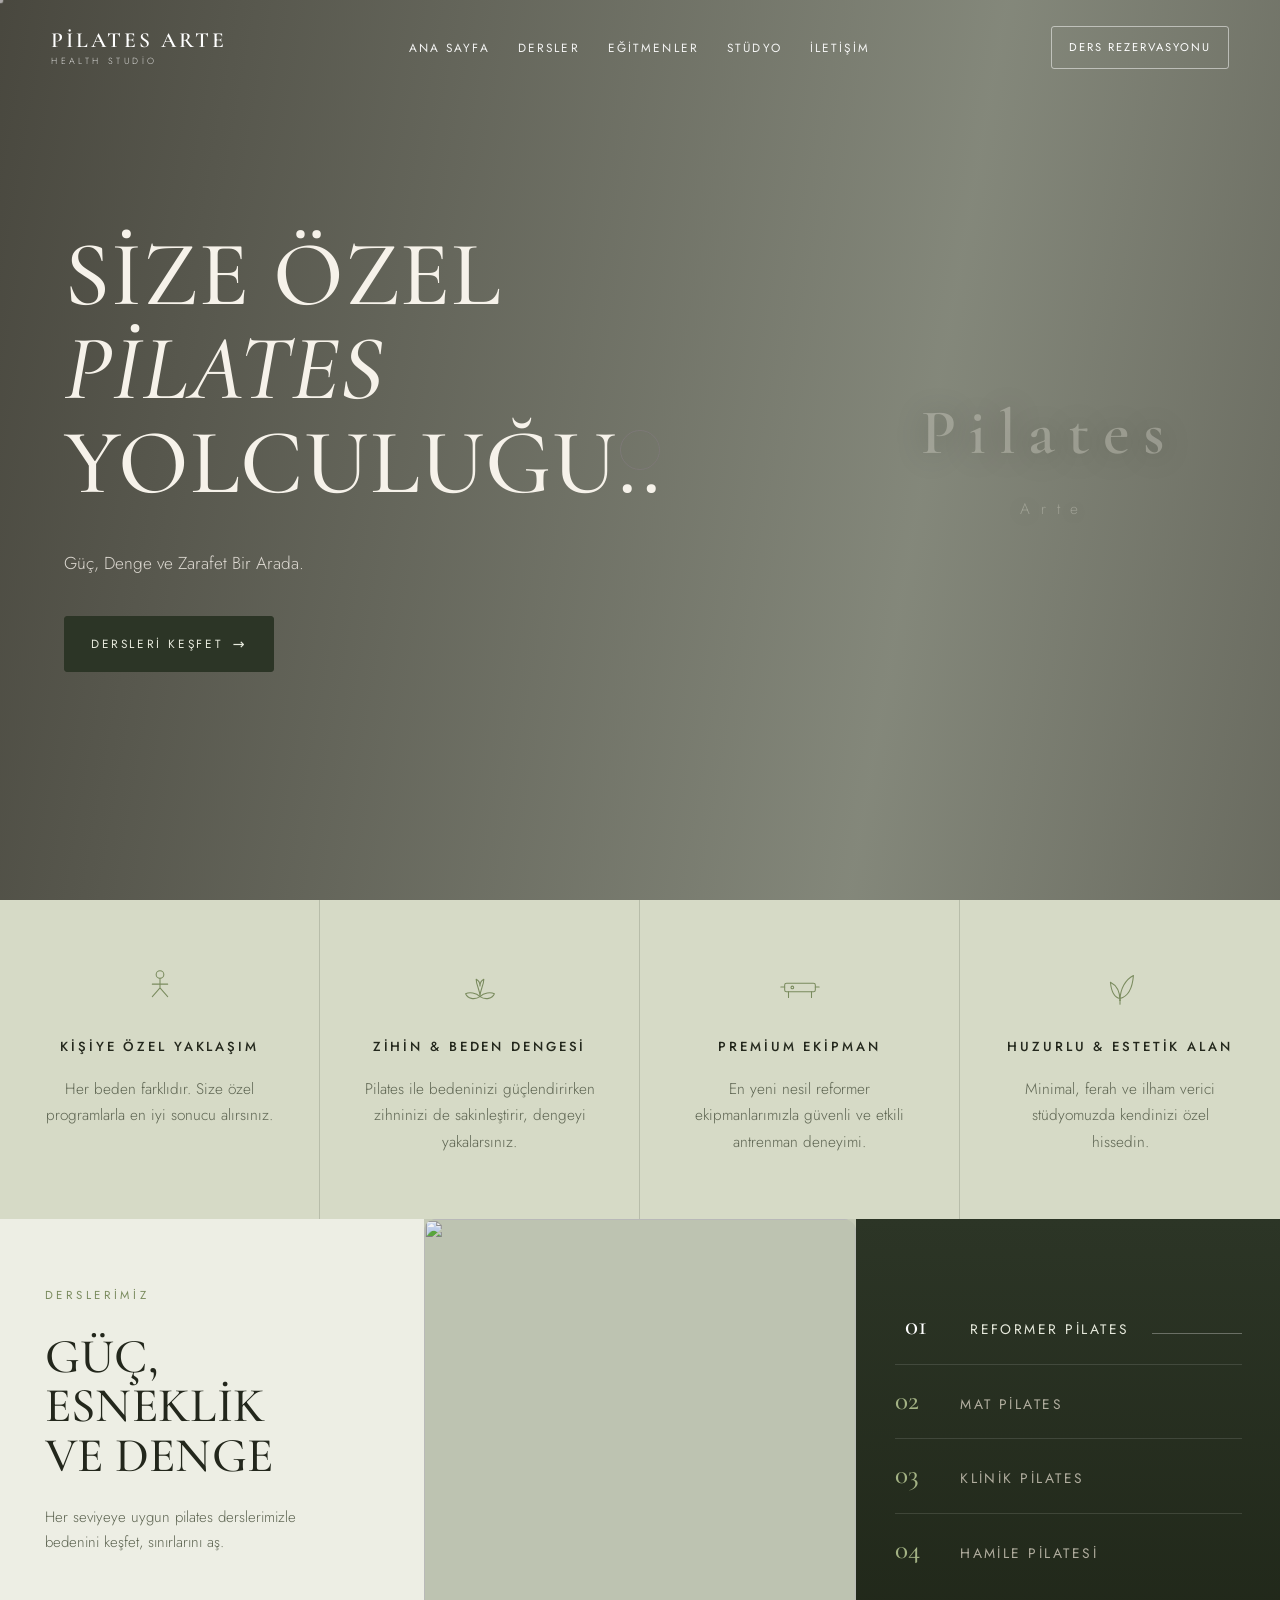
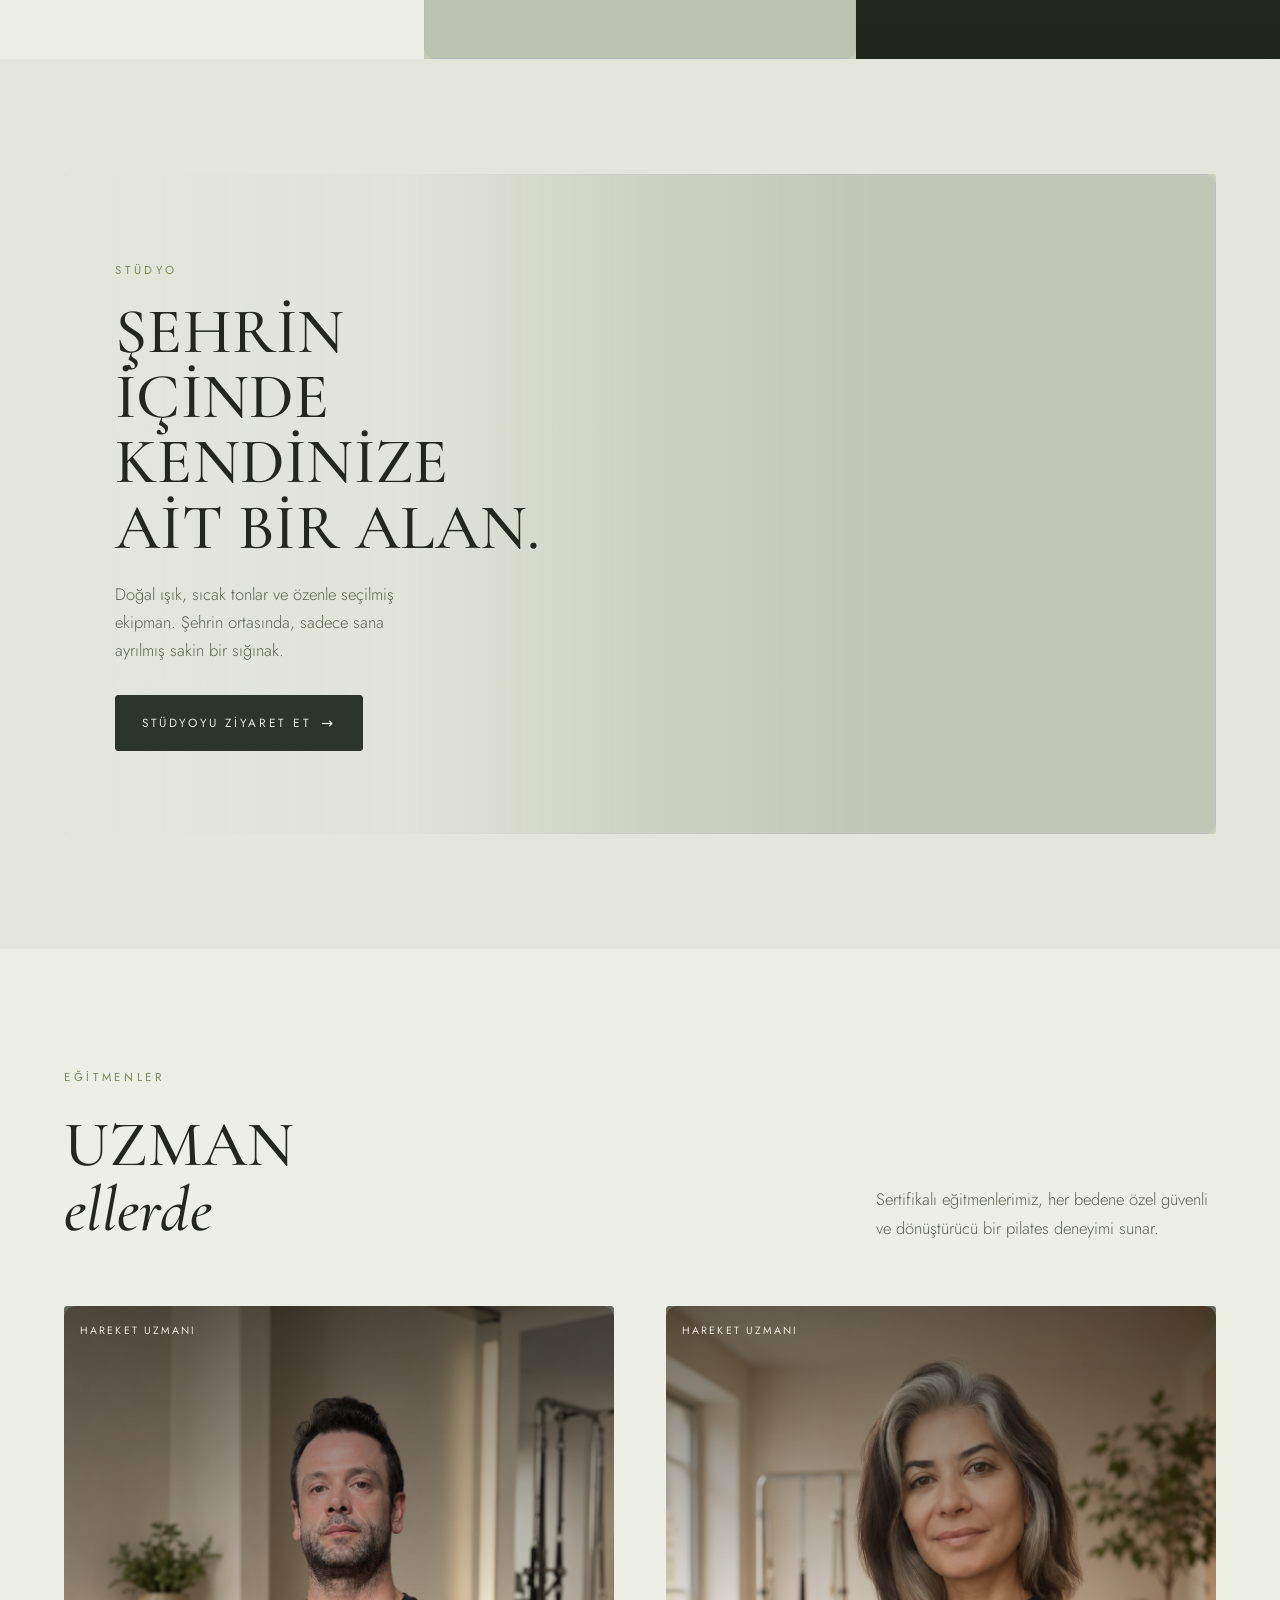
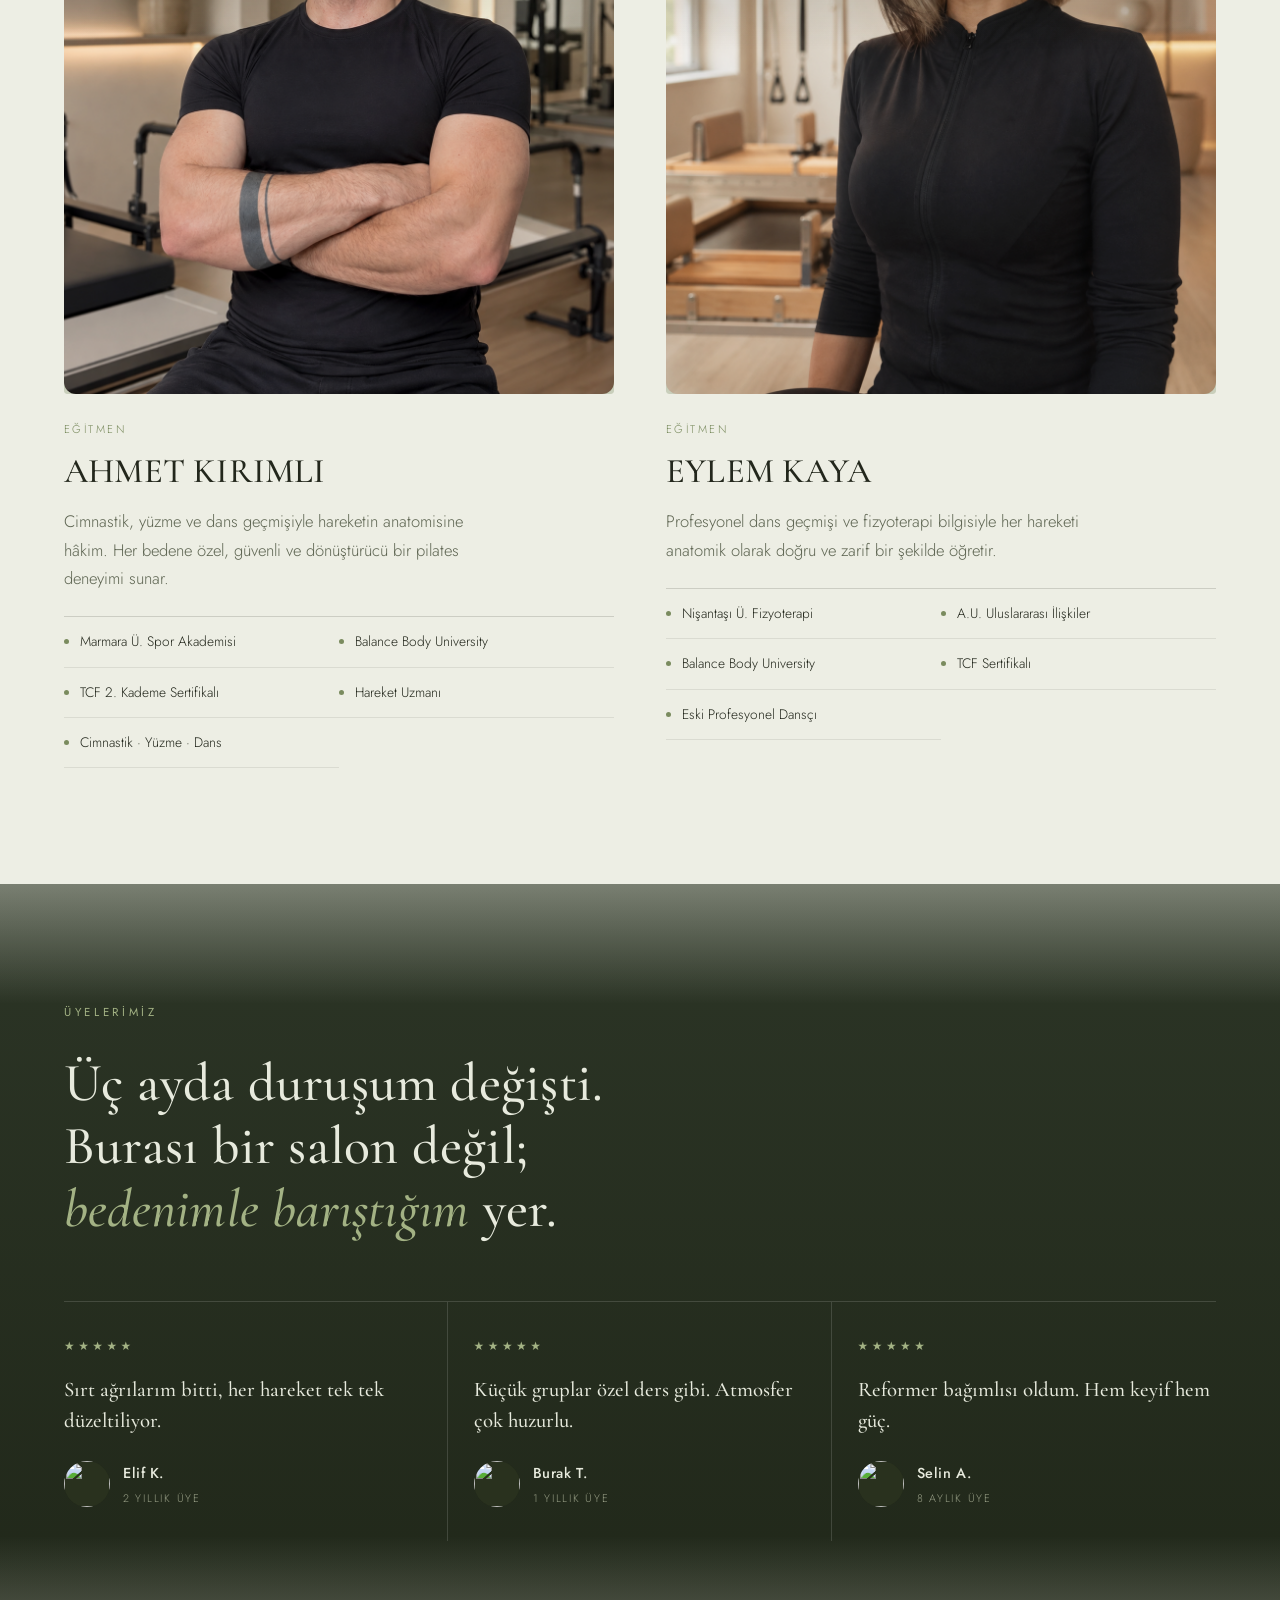
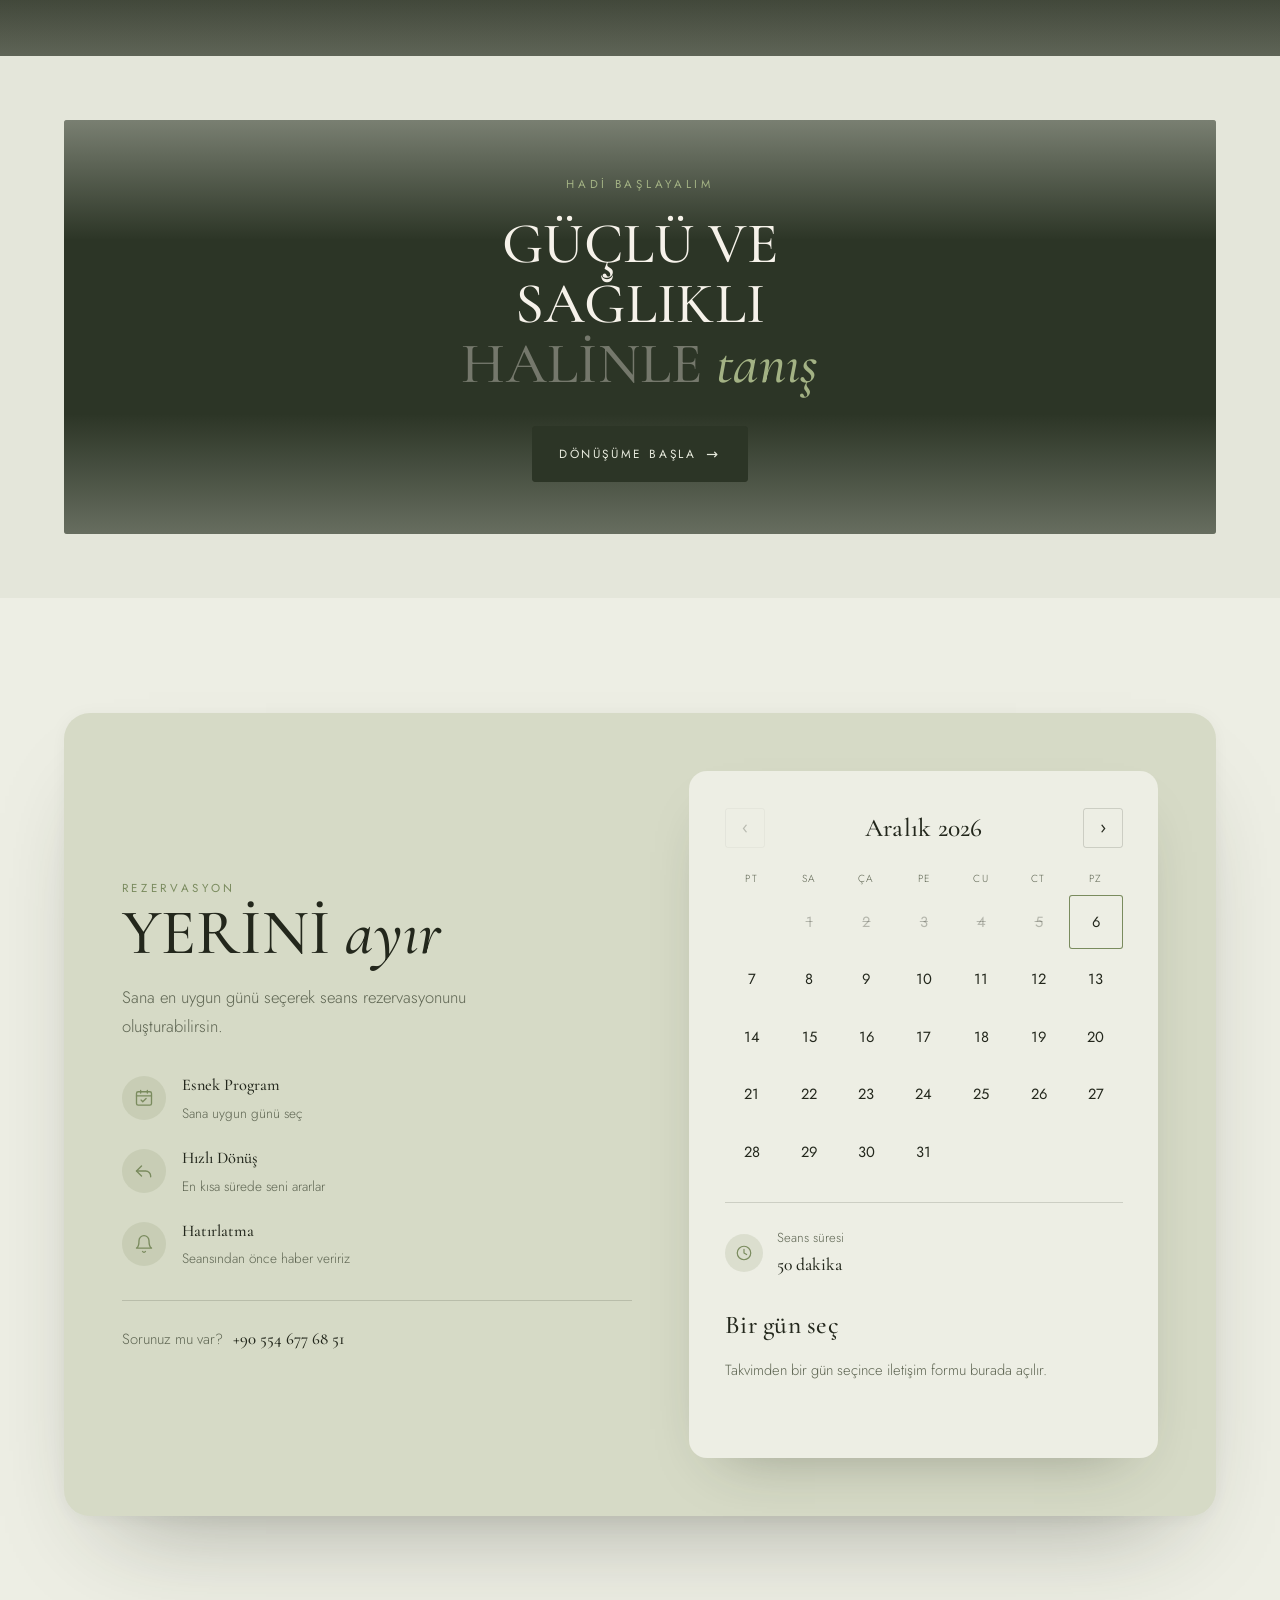
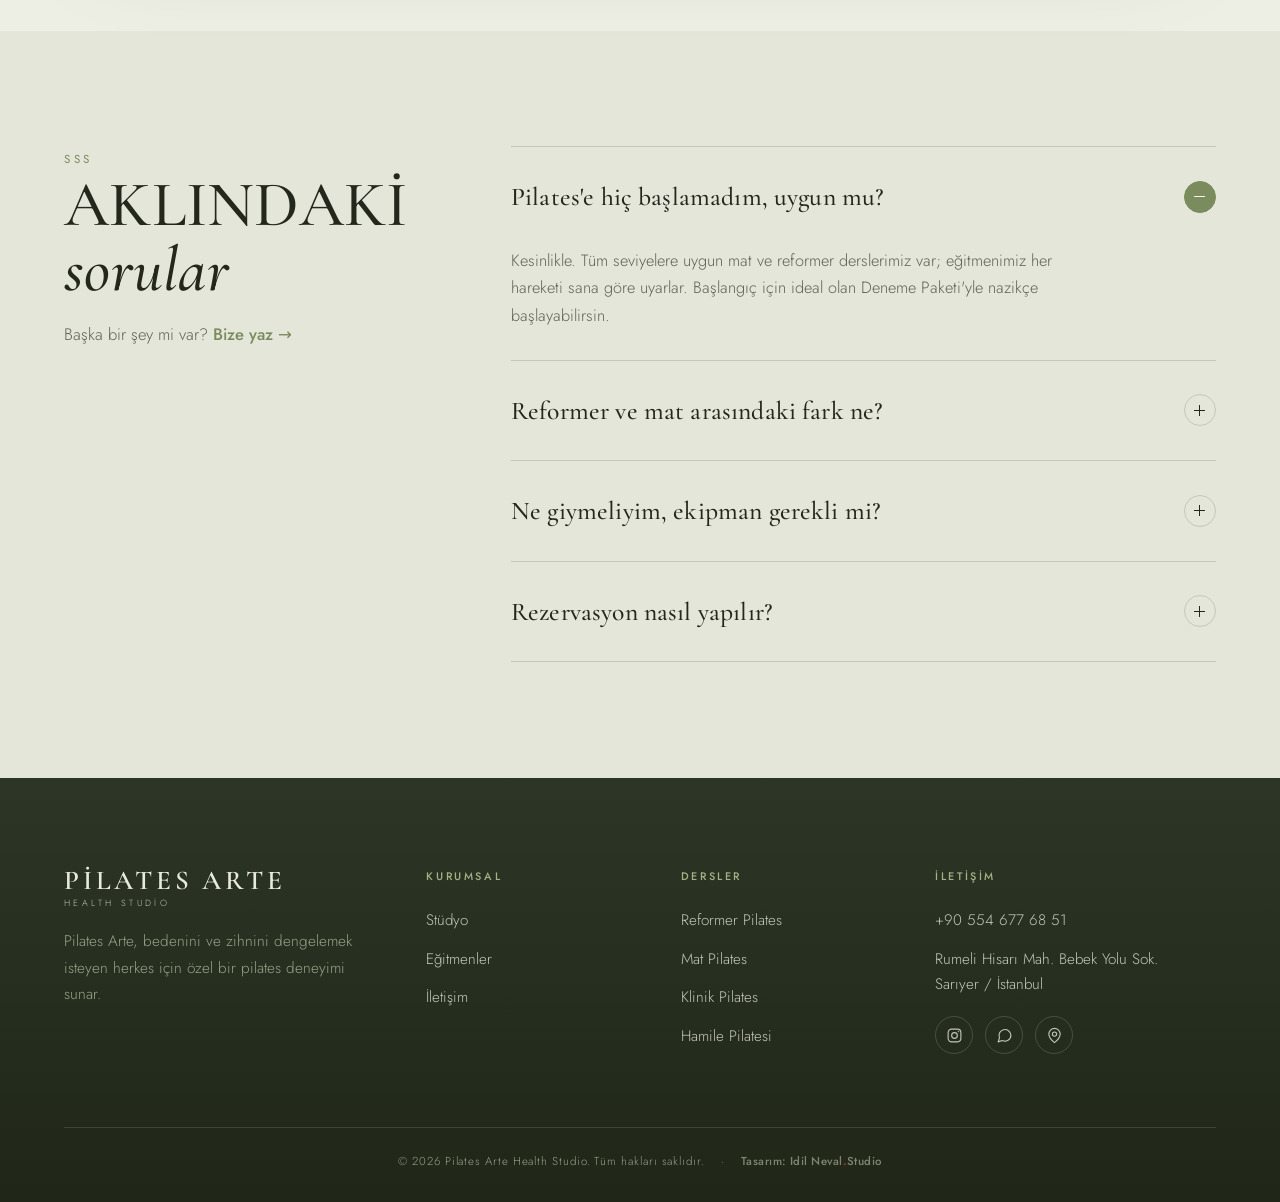
==== index.html @ 86da88f6 "style: footer kredi linkini kurumsal kimlik wordmark'ıyla göster Altçizgili düz link yerine, resmi s" ====
<!DOCTYPE html>
<html lang="tr" data-variant="b">
<head>
<meta charset="UTF-8">
<meta name="viewport" content="width=device-width, initial-scale=1, viewport-fit=cover">
<title>Pilates Arte — Butik Pilates Stüdyosu</title>
<link rel="preconnect" href="https://fonts.googleapis.com">
<link rel="preconnect" href="https://fonts.gstatic.com" crossorigin>
<link href="https://fonts.googleapis.com/css2?family=Cormorant+Garamond:ital,wght@0,400;0,500;0,600;1,400;1,500&family=Jost:wght@300;400;500;600&display=swap" rel="stylesheet">
<style>
/* ============================================================
   ARTE STUDIO — Pilates  ·  Sage editorial luxe
   Sage green / cream / deep forest · Cormorant serif + Jost sans
   ============================================================ */

:root{
  --cream:#E4E6DA;          /* page canvas — soft sage-tinted ivory */
  --paper:#EDEEE4;          /* light cards / cream sections */
  --beige:#D6DAC6;          /* feature strip / alt sage surface */
  --ink:#23271C;            /* deep forest text */
  --ink-soft:#5E6552;
  --line:color-mix(in oklab, var(--ink) 16%, transparent);
  --line-soft:color-mix(in oklab, var(--ink) 9%, transparent);
  --sand:#CDD3BE;           /* image-slot bg — sage */

  --accent:#7A8B5E;         /* sage green — themeable */
  --accent-2:#A3B284;       /* lighter sage (on dark) */
  --on-accent:#F1F2E9;

  --dark:#2C3526;           /* deep forest panel */
  --dark-2:#202719;
  --on-dark:#E7EADD;

  --radius:3px;
  --display-wdth:100;       /* kept for tweak compat (no-op) */

  --maxw:1280px;
  --gutter:clamp(20px, 5vw, 92px);
  --section-y:clamp(70px, 9vw, 150px);

  --ease:cubic-bezier(.22,.61,.36,1);
  --font-display:"Cormorant Garamond", Georgia, serif;
  --font-ui:"Jost", system-ui, sans-serif;
  --font-body:"Jost", system-ui, sans-serif;
  --font-serif:"Cormorant Garamond", Georgia, serif;
}

*{box-sizing:border-box;}
html{-webkit-text-size-adjust:100%;scroll-behavior:smooth;}
body{
  margin:0;
  background:var(--cream);
  color:var(--ink);
  font-family:var(--font-body);
  font-weight:300;
  font-size:clamp(15px,1.05vw,16.5px);
  line-height:1.7;
  -webkit-font-smoothing:antialiased;
  text-rendering:optimizeLegibility;
  overflow-x:hidden;
}
img{max-width:100%;display:block;}
a{color:inherit;text-decoration:none;}
button{font-family:inherit;cursor:pointer;}
::selection{background:var(--accent);color:var(--on-accent);}

/* dark sections re-scope palette */
.section--dark,.footer{
  --ink:var(--on-dark);
  --ink-soft:#9AA088;
  --line:color-mix(in oklab,#fff 14%, transparent);
  --line-soft:color-mix(in oklab,#fff 8%, transparent);
  --paper:#262E20;
  --sand:#2B331F;
  --accent:var(--accent-2);
  color:var(--ink);
}
.section--dark{background:linear-gradient(180deg, var(--dark) 0%, var(--dark-2) 100%);}
.section--cream{background:var(--paper);}
.section--beige{background:var(--beige);}

/* ---------- Type ---------- */
.display{font-family:var(--font-display);font-weight:500;line-height:1.0;letter-spacing:.005em;text-wrap:balance;}
.serif{font-family:var(--font-serif);font-style:italic;font-weight:500;}
.kicker{display:inline-flex;align-items:center;gap:.8em;font-family:var(--font-ui);font-weight:400;
  font-size:.72rem;letter-spacing:.32em;text-transform:uppercase;color:var(--accent);}
h2.section-title{font-family:var(--font-display);font-weight:500;line-height:1.02;letter-spacing:.004em;
  font-size:clamp(2.4rem,5vw,4rem);margin:0;text-wrap:balance;text-transform:uppercase;}
h2.section-title .serif{text-transform:none;font-style:italic;}
h3{font-family:var(--font-display);font-weight:500;letter-spacing:.004em;margin:0;}
p{margin:0;}
.lead{font-size:clamp(1rem,1.3vw,1.12rem);line-height:1.7;color:var(--ink-soft);font-weight:300;}

/* ---------- Layout ---------- */
.wrap{max-width:var(--maxw);margin-inline:auto;padding-inline:var(--gutter);}
.section{padding-block:var(--section-y);position:relative;}
.eyebrow-row{display:flex;align-items:center;}

/* ---------- Buttons ---------- */
.btn{display:inline-flex;align-items:center;gap:.8em;font-family:var(--font-ui);font-weight:400;
  font-size:.74rem;letter-spacing:.22em;text-transform:uppercase;
  padding:1.25em 2.2em;border-radius:var(--radius);background:var(--dark);color:var(--on-dark);border:1px solid var(--dark);
  transition:background .45s var(--ease), color .45s var(--ease), border-color .45s var(--ease);white-space:nowrap;}
.btn .arr{font-size:0;display:inline-block;transition:transform .45s var(--ease);}
.btn .arr::before{content:"→";font-size:.9rem;letter-spacing:0;}
.btn:hover{background:var(--accent);border-color:var(--accent);color:var(--on-accent);}
.btn:hover .arr{transform:translateX(5px);}
.btn--ghost{background:transparent;color:var(--ink);border-color:var(--line);}
.btn--ghost:hover{background:transparent;border-color:var(--ink);color:var(--ink);}
.btn--accent{background:var(--accent);border-color:var(--accent);color:var(--on-accent);}
.btn--light{background:transparent;color:#fff;border-color:rgba(255,255,255,.4);}
.btn--light:hover{background:#fff;border-color:#fff;color:var(--dark);}
.section--dark .btn,.footer .btn{background:var(--on-dark);color:var(--dark);border-color:var(--on-dark);}
.section--dark .btn:hover,.footer .btn:hover{background:var(--accent-2);border-color:var(--accent-2);color:var(--dark);}
.section--dark .btn--ghost{background:transparent;color:var(--on-dark);border-color:rgba(255,255,255,.3);}
.section--dark .btn--ghost:hover{border-color:var(--on-dark);}

/* ---------- Nav ---------- */
.nav{position:fixed;top:0;left:0;right:0;z-index:50;transition:background .4s, border-color .4s;border-bottom:1px solid transparent;}
.nav__inner{max-width:1440px;margin-inline:auto;padding:26px clamp(20px,4vw,52px);
  display:flex;align-items:center;justify-content:space-between;gap:20px;}
.nav.is-fixed{position:fixed;background:color-mix(in oklab,var(--cream) 92%, transparent);
  backdrop-filter:blur(14px) saturate(1.05);border-bottom:1px solid var(--line);}
.nav.is-fixed .brand,.nav.is-fixed .nav__links a{color:var(--ink);}
.nav.is-fixed .nav__inner{padding-block:16px;}
.brand{font-family:var(--font-display);line-height:1;color:#fff;transition:color .4s;white-space:nowrap;}
.brand .b1{display:block;font-weight:600;font-size:1.35rem;letter-spacing:.14em;text-transform:uppercase;}
.brand .b2{display:block;font-family:var(--font-ui);font-weight:300;font-size:.56rem;letter-spacing:.38em;text-transform:uppercase;margin-top:5px;opacity:.8;}
.nav__links{display:flex;align-items:center;gap:28px;}
.nav__links a{font-family:var(--font-ui);font-size:.74rem;font-weight:400;letter-spacing:.18em;text-transform:uppercase;
  color:rgba(255,255,255,.92);transition:opacity .2s, color .4s;position:relative;}
.nav__links a:hover{opacity:.6;}
.nav__cta{display:flex;align-items:center;gap:16px;}
.nav__cta .btn{background:transparent;border-color:rgba(255,255,255,.5);color:#fff;padding:1em 1.5em;font-size:.7rem;letter-spacing:.18em;}
.nav__cta .btn:hover{background:#fff;border-color:#fff;color:var(--dark);}
.nav.is-fixed .nav__cta .btn{border-color:var(--line);color:var(--ink);}
.nav.is-fixed .nav__cta .btn:hover{background:var(--dark);border-color:var(--dark);color:var(--on-dark);}
.nav__burger{display:none;width:46px;height:46px;border:1px solid rgba(255,255,255,.5);border-radius:var(--radius);background:transparent;
  align-items:center;justify-content:center;flex-direction:column;gap:5px;}
.nav__burger span{width:18px;height:1.4px;background:#fff;transition:.3s var(--ease);}
.nav.is-fixed .nav__burger{border-color:var(--line);}
.nav.is-fixed .nav__burger span{background:var(--ink);}
.nav.open .nav__burger span:nth-child(1){transform:translateY(6.4px) rotate(45deg);}
.nav.open .nav__burger span:nth-child(2){opacity:0;}
.nav.open .nav__burger span:nth-child(3){transform:translateY(-6.4px) rotate(-45deg);}
.mobile-menu{position:fixed;inset:0 0 0 0;top:0;z-index:49;background:var(--dark);color:var(--on-dark);
  padding:96px var(--gutter) 48px;display:flex;flex-direction:column;gap:2px;
  transform:translateY(-100%);opacity:0;pointer-events:none;transition:opacity .4s var(--ease), transform .4s var(--ease);}
.nav.open + .mobile-menu{opacity:1;transform:none;pointer-events:auto;}
.mobile-menu a{font-family:var(--font-display);font-weight:500;font-size:clamp(1.3rem,6vw,2.2rem);padding:13px 0;border-bottom:1px solid rgba(255,255,255,.12);letter-spacing:.02em;text-transform:uppercase;}
.mobile-menu .btn{margin-top:28px;justify-content:center;}

/* ---------- Hero ---------- */
.hero{padding:0;}
.hero--b{display:none;}
[data-variant="b"] .hero--a{display:none;}
[data-variant="b"] .hero--b{display:block;}

/* Variant B — full-bleed (reference) */
.hero-b__stage{position:relative;min-height:100vh;display:flex;align-items:center;overflow:hidden;}
.hero-b__stage image-slot{position:absolute;inset:0;width:100%;height:100%;border-radius:0;z-index:0;
  filter:brightness(.74) saturate(.92) contrast(1.02);}
.hero-b__scrim{position:absolute;inset:0;z-index:1;pointer-events:none;
  background:linear-gradient(100deg, rgba(28,23,17,.62) 0%, rgba(28,23,17,.32) 42%, rgba(28,23,17,.12) 70%, rgba(28,23,17,.34) 100%);}
.hero-b__wordmark{position:absolute;z-index:1;top:50%;right:8%;transform:translateY(-50%);text-align:center;
  font-family:var(--font-display);color:rgba(243,239,230,.30);pointer-events:none;user-select:none;
  text-shadow:0 2px 30px rgba(0,0,0,.25);}
.hero-b__wordmark .w1{display:block;font-weight:600;font-size:clamp(2.4rem,5vw,4.6rem);letter-spacing:.2em;}
.hero-b__wordmark .w2{display:block;font-family:var(--font-ui);font-weight:300;font-size:clamp(.7rem,1.2vw,1rem);letter-spacing:.7em;margin-top:8px;padding-left:.7em;}
.hero-b__content{position:relative;z-index:2;max-width:1440px;margin-inline:auto;width:100%;
  padding:0 clamp(20px,5vw,64px);color:#F4F0E8;}
.hero-b__content .kicker{color:rgba(244,240,232,.85);margin-bottom:30px;}
.hero-b__title{font-family:var(--font-display);font-weight:500;line-height:1.02;letter-spacing:.01em;color:#F6F2EA;
  font-size:clamp(2.8rem,7.2vw,6.4rem);margin:0 0 .42em;text-transform:uppercase;}
.hero-b__title .serif{font-style:italic;text-transform:none;font-weight:500;}
.hero-b__lead{max-width:40ch;margin:0 0 38px;color:rgba(244,240,232,.84);font-size:clamp(1.02rem,1.35vw,1.18rem);line-height:1.7;font-weight:300;}
.hero-b__cta{display:flex;flex-wrap:wrap;gap:16px;align-items:center;}
.hero-b__cta .btn{background:var(--dark);border-color:var(--dark);color:var(--on-dark);}
.hero-b__cta .btn:hover{background:var(--accent);border-color:var(--accent);color:var(--on-accent);}

/* Variant A — split (secondary) */
.hero-a{display:grid;grid-template-columns:1.04fr .96fr;gap:clamp(28px,4vw,72px);align-items:center;
  padding:clamp(120px,14vw,180px) 0 clamp(50px,7vw,90px);}
.hero-a__title{font-family:var(--font-display);font-weight:500;line-height:1.0;letter-spacing:.006em;text-transform:uppercase;
  font-size:clamp(3rem,8vw,6.4rem);margin:.1em 0 .36em;text-wrap:balance;}
.hero-a__title em,.hero-a__title .serif{font-style:italic;text-transform:none;color:var(--accent);}
.hero-a__lead{max-width:42ch;}
.hero-a__cta{display:flex;flex-wrap:wrap;gap:16px;margin-top:32px;}
.hero-a__stats{display:grid;grid-template-columns:repeat(3,1fr);gap:0;margin-top:50px;border-top:1px solid var(--line);}
.hero-a__stats > div{padding:22px 18px 0;border-right:1px solid var(--line);}
.hero-a__stats > div:last-child{border-right:none;}
.hero-a__stats .num{font-family:var(--font-display);font-weight:500;font-size:clamp(2rem,3.4vw,2.8rem);line-height:1;}
.hero-a__stats .lbl{font-family:var(--font-ui);font-size:.68rem;color:var(--ink-soft);margin-top:8px;text-transform:uppercase;letter-spacing:.22em;}
.hero-a__media{position:relative;}
.hero-a__media image-slot{width:100%;aspect-ratio:4/5;border-radius:var(--radius);filter:saturate(.92) brightness(.96);}
.hero-a__badge{position:absolute;top:18px;right:18px;z-index:2;width:104px;height:104px;border-radius:50%;
  background:var(--accent);color:var(--on-accent);display:grid;place-items:center;text-align:center;
  font-family:var(--font-ui);font-weight:400;font-size:.58rem;letter-spacing:.24em;line-height:1.7;text-transform:uppercase;}
.hero__caption{display:none;}

/* ---------- Features strip ---------- */
.features{display:grid;grid-template-columns:repeat(4,1fr);}
.feature{padding:clamp(40px,5vw,76px) clamp(20px,2.4vw,40px);text-align:center;border-right:1px solid var(--line);}
.feature:last-child{border-right:none;}
.feature__icon{width:46px;height:46px;margin:0 auto 26px;color:var(--accent);}
.feature__icon svg{width:100%;height:100%;display:block;}
.feature h3{font-family:var(--font-ui);font-weight:500;font-size:.82rem;letter-spacing:.22em;text-transform:uppercase;color:var(--ink);margin-bottom:18px;}
.feature p{font-size:.96rem;color:var(--ink-soft);line-height:1.7;max-width:26ch;margin-inline:auto;}

/* ---------- Courses (Dersler) ---------- */
.courses{display:grid;grid-template-columns:1fr 1.02fr 1fr;gap:0;align-items:stretch;}
.courses__intro{padding:clamp(40px,5vw,80px) clamp(28px,3.5vw,64px);display:flex;flex-direction:column;justify-content:center;}
.courses__intro .kicker{margin-bottom:26px;}
.courses__intro h2{font-family:var(--font-display);font-weight:500;text-transform:uppercase;line-height:1.02;letter-spacing:.006em;
  font-size:clamp(2.2rem,3.8vw,3.4rem);margin:0 0 24px;}
.courses__intro p{color:var(--ink-soft);max-width:34ch;margin-bottom:36px;}
.courses__media{position:relative;overflow:hidden;min-height:440px;}
.courses__media image-slot{position:absolute;inset:0;width:100%;height:100%;border-radius:0;
  filter:saturate(.94) brightness(.96);transition:opacity .5s var(--ease);}
.courses__list{background:linear-gradient(180deg, var(--dark) 0%, var(--dark-2) 100%);color:var(--on-dark);
  display:flex;flex-direction:column;justify-content:center;padding:clamp(28px,3vw,52px) clamp(28px,3vw,52px);}
.course-item{display:flex;align-items:baseline;gap:22px;padding:22px 0;border-bottom:1px solid rgba(255,255,255,.12);
  cursor:pointer;transition:padding-left .4s var(--ease);}
.course-item:last-child{border-bottom:none;}
.course-item .ci-no{font-family:var(--font-display);font-weight:500;font-size:1.7rem;color:var(--accent-2);line-height:1;min-width:1.6em;transition:color .3s;}
.course-item .ci-name{font-family:var(--font-ui);font-weight:400;font-size:.86rem;letter-spacing:.18em;text-transform:uppercase;color:rgba(236,228,214,.7);transition:color .3s;}
.course-item:hover,.course-item.is-active{padding-left:10px;}
.course-item:hover .ci-name,.course-item.is-active .ci-name{color:var(--on-dark);}
.course-item.is-active .ci-no{color:#fff;}
.course-item .ci-line{flex:1;height:1px;background:transparent;}
.course-item.is-active .ci-line{background:rgba(255,255,255,.3);}

/* ---------- Eğitmenler ---------- */
.instructors{display:grid;grid-template-columns:1fr 1fr;gap:clamp(30px,4vw,56px);}
.instructor__media{position:relative;aspect-ratio:4/5;border-radius:var(--radius);overflow:hidden;}
.instructor__media image-slot{position:absolute;inset:0;z-index:1;width:100%;height:100%;border-radius:var(--radius);
  filter:saturate(.96) brightness(.98);transition:transform .9s var(--ease), filter .6s var(--ease);will-change:transform;}
.instructor__media:hover image-slot{filter:saturate(1.04) brightness(1.02);}
.instructor__scrim{position:absolute;inset:0 0 auto 0;height:50%;z-index:2;pointer-events:none;
  border-radius:var(--radius) var(--radius) 0 0;
  background:linear-gradient(180deg, rgba(14,19,13,.55) 0%, transparent 100%);}
.instructor__tag{position:absolute;left:16px;top:16px;z-index:3;
  font-family:var(--font-ui);font-weight:400;font-size:.66rem;letter-spacing:.2em;text-transform:uppercase;
  color:rgba(246,242,234,.92);}
.instructor__text{padding-top:26px;}
.instructor__role{font-family:var(--font-ui);font-size:.7rem;letter-spacing:.22em;color:var(--accent);text-transform:uppercase;}
.instructor__name{font-family:var(--font-display);font-weight:500;font-size:clamp(1.9rem,2.7vw,2.5rem);letter-spacing:.006em;line-height:1.05;margin:14px 0 0;text-transform:uppercase;}
.instructor__lead{margin:18px 0 0;max-width:42ch;color:var(--ink-soft);}
.instructor__creds{list-style:none;margin:24px 0 0;padding:0;display:grid;grid-template-columns:1fr 1fr;gap:0;border-top:1px solid var(--line);}
.instructor__creds li{display:flex;gap:11px;align-items:center;font-size:.86rem;font-weight:300;padding:13px 0;border-bottom:1px solid var(--line-soft);}
.instructor__creds li::before{content:"";width:5px;height:5px;border-radius:50%;flex:none;background:var(--accent);}
.instructor--pending .instructor__media{background:var(--sand);display:flex;align-items:center;justify-content:center;}
.instructor--pending .instructor__name{color:var(--ink-soft);}

/* ---------- Galeri ---------- */
/* ---------- Galeri / Stüdyo (tek geniş foto + üstte yazı) ---------- */
.studio{position:relative;border-radius:var(--radius);overflow:hidden;display:flex;align-items:center;
  min-height:clamp(440px,52vw,660px);}
.studio image-slot{position:absolute;inset:0;width:100%;height:100%;border-radius:0;
  filter:saturate(.96) brightness(.98);transition:transform 1.2s var(--ease);will-change:transform;}
.studio:hover image-slot{transform:scale(1.045);}
.studio__scrim{position:absolute;inset:0;z-index:1;pointer-events:none;
  background:linear-gradient(90deg, var(--cream) 3%, color-mix(in oklab,var(--cream) 90%, transparent) 30%, color-mix(in oklab,var(--cream) 32%, transparent) 52%, transparent 72%);}
.studio__text{position:relative;z-index:2;max-width:44ch;padding:clamp(30px,4vw,72px);}
.studio__text .kicker{margin-bottom:18px;}
.studio__text .section-title{margin-bottom:20px;}
.studio__text .lead{max-width:36ch;margin-bottom:30px;}
.gallery{display:grid;grid-template-columns:repeat(4,1fr);gap:clamp(10px,1vw,16px);}
.gallery image-slot{width:100%;aspect-ratio:3/4;border-radius:var(--radius);filter:saturate(.92) brightness(.96);transition:filter .5s var(--ease), transform .8s var(--ease);}
.gallery image-slot:hover{filter:saturate(1) brightness(1.02);}
.g1,.g2,.g3,.g4,.g5{grid-column:auto;}
.g5{display:none;}

/* ---------- Yorumlar ---------- */
.quote-feature{font-family:var(--font-display);font-weight:500;font-size:clamp(2rem,4.2vw,3.4rem);
  line-height:1.18;letter-spacing:.004em;max-width:26ch;margin:0 0 60px;text-wrap:balance;}
.quote-feature .accent,.quote-feature .serif{font-style:italic;color:var(--accent);}
.quotes{display:grid;grid-template-columns:repeat(3,1fr);gap:0;border-top:1px solid var(--line);}
.quote{display:flex;flex-direction:column;padding:34px clamp(20px,2vw,36px) 34px;border-right:1px solid var(--line);}
.quote:first-child{padding-left:0;}
.quote:last-child{border-right:none;padding-right:0;}
.quote .stars{color:var(--accent);letter-spacing:.3em;font-size:.74rem;}
.quote p{margin:18px 0 24px;color:var(--ink);font-size:1.3rem;line-height:1.5;font-family:var(--font-display);font-weight:500;}
.quote .who{display:flex;align-items:center;gap:13px;margin-top:auto;}
.quote .who image-slot{width:46px;height:46px;flex:none;border-radius:50%;}
.quote .who b{font-family:var(--font-ui);font-weight:500;font-size:.9rem;letter-spacing:.04em;}
.quote .who span{display:block;font-family:var(--font-ui);font-size:.68rem;color:var(--ink-soft);text-transform:uppercase;letter-spacing:.16em;margin-top:3px;}

/* ---------- Üyelik ---------- */
.pricing{display:grid;grid-template-columns:repeat(3,1fr);gap:0;border:1px solid var(--line);border-radius:var(--radius);overflow:visible;}
.plan{display:flex;flex-direction:column;background:transparent;border-right:1px solid var(--line);padding:clamp(28px,2.8vw,46px);
  position:relative;z-index:0;transform-style:preserve-3d;
  transition:transform .5s var(--ease), box-shadow .5s var(--ease), background .45s var(--ease);}
.plan::after{content:"";position:absolute;inset:0;pointer-events:none;opacity:0;transition:opacity .45s var(--ease);z-index:-1;
  background:radial-gradient(420px circle at var(--mx,50%) var(--my,50%), color-mix(in oklab,var(--accent) 20%, transparent), transparent 60%);}
.plan:hover{z-index:3;box-shadow:0 36px 70px -38px rgba(42,36,29,.55);}
.plan:hover::after{opacity:1;}
.plan--featured:hover{box-shadow:0 40px 80px -34px rgba(16,12,8,.75);}
.plan:last-child{border-right:none;}
.plan--featured{background:linear-gradient(180deg, var(--dark) 0%, var(--dark-2) 100%);color:var(--on-dark);}
.plan--featured{--ink:var(--on-dark);--ink-soft:#9C9180;--line:rgba(255,255,255,.14);--accent:var(--accent-2);}
.plan__tag{font-family:var(--font-ui);font-size:.66rem;letter-spacing:.24em;text-transform:uppercase;color:var(--accent);margin-bottom:auto;}
.plan__name{font-family:var(--font-display);font-weight:500;font-size:2rem;margin:22px 0 8px;letter-spacing:.006em;}
.plan__price{font-family:var(--font-display);font-weight:500;font-size:clamp(2.8rem,4vw,3.6rem);line-height:1;display:flex;align-items:baseline;gap:6px;}
.plan__price .cur{font-size:.42em;}
.plan__price .per{font-family:var(--font-ui);font-size:.24em;color:var(--ink-soft);text-transform:uppercase;letter-spacing:.14em;font-weight:400;}
.plan__desc{font-size:.94rem;color:var(--ink-soft);margin:18px 0 26px;}
.plan__list{list-style:none;margin:0 0 32px;padding:0;display:flex;flex-direction:column;gap:0;font-size:.94rem;font-weight:300;}
.plan__list li{display:flex;gap:11px;align-items:center;padding:12px 0;border-top:1px solid var(--line-soft);}
.plan__list li::before{content:"";width:5px;height:5px;border-radius:50%;flex:none;background:var(--accent);}
.plan .btn{margin-top:auto;justify-content:center;}
.plan:not(.plan--featured) .btn{background:transparent;color:var(--ink);border-color:var(--line);}
.plan:not(.plan--featured) .btn:hover{background:var(--dark);color:var(--on-dark);border-color:var(--dark);}
.plan--featured .btn{background:var(--on-dark);color:var(--dark);border-color:var(--on-dark);}
.plan--featured .btn:hover{background:var(--accent-2);border-color:var(--accent-2);}

/* ---------- Rezervasyon / takvim ---------- */
.booking-card{display:grid;grid-template-columns:1fr .92fr;gap:clamp(30px,4.5vw,72px);align-items:center;
  background:var(--beige);border-radius:26px;padding:clamp(32px,4.5vw,60px);
  box-shadow:0 50px 100px -50px rgba(35,39,28,.4), 0 4px 20px rgba(35,39,28,.05);}
.booking-card__intro .lead{margin-top:18px;max-width:38ch;}
.booking-features{list-style:none;margin:32px 0 0;padding:0;display:flex;flex-direction:column;gap:20px;}
.booking-features li{display:flex;align-items:center;gap:16px;}
.booking-features b{display:block;font-family:var(--font-display);font-weight:500;font-size:1.02rem;color:var(--ink);}
.booking-features small{display:block;color:var(--ink-soft);font-size:.85rem;margin-top:2px;}
.bf-icon{width:44px;height:44px;border-radius:50%;background:color-mix(in oklab,var(--accent) 16%, transparent);
  color:var(--accent);flex:none;display:grid;place-items:center;}
.booking-card__contact{margin-top:30px;padding-top:24px;border-top:1px solid var(--line);display:flex;align-items:baseline;gap:10px;}
.booking-card__contact span{color:var(--ink-soft);font-size:.92rem;}
.booking-card__contact a{font-family:var(--font-display);font-weight:500;font-size:1.05rem;color:var(--ink);}
.booking-card__contact a:hover{color:var(--accent);}
.cal-card{background:var(--paper);border-radius:18px;padding:clamp(24px,2.8vw,36px);
  box-shadow:0 26px 60px -34px rgba(35,39,28,.4);}
.cal__head{display:flex;align-items:center;justify-content:space-between;margin-bottom:20px;}
.cal__month{font-family:var(--font-display);font-weight:500;font-size:1.6rem;letter-spacing:.01em;}
.cal__head button{width:40px;height:40px;border:1px solid var(--line);border-radius:var(--radius);background:transparent;
  font-size:1.1rem;line-height:1;color:var(--ink);transition:.2s;cursor:pointer;display:grid;place-items:center;}
.cal__head button:hover:not(:disabled){border-color:var(--ink);}
.cal__head button:disabled{opacity:.26;cursor:not-allowed;}
.cal__dow{display:grid;grid-template-columns:repeat(7,1fr);gap:4px;margin-bottom:8px;}
.cal__dow span{text-align:center;font-family:var(--font-ui);font-size:.64rem;color:var(--ink-soft);text-transform:uppercase;letter-spacing:.12em;}
.cal__grid{display:grid;grid-template-columns:repeat(7,1fr);gap:4px;}
.cal__day{aspect-ratio:1;border:none;background:transparent;border-radius:var(--radius);font-family:var(--font-ui);font-weight:400;
  font-size:.92rem;color:var(--ink);position:relative;display:flex;align-items:center;justify-content:center;transition:.15s;cursor:pointer;}
.cal__day:hover:not(:disabled):not(.is-sel){background:var(--cream);}
.cal__day.is-empty{visibility:hidden;pointer-events:none;}
.cal__day:disabled{color:color-mix(in oklab,var(--ink) 28%, transparent);cursor:not-allowed;}
.cal__day:disabled:not(.is-full){text-decoration:line-through;}
.cal__day.is-today{box-shadow:inset 0 0 0 1px var(--accent);}
.cal__day.is-sel{background:var(--dark);color:var(--on-dark);font-weight:500;box-shadow:none;}
.cal-card__divider{height:1px;background:var(--line);margin:24px 0;}
.cal-card__duration{display:flex;align-items:center;gap:14px;}
.cal-card__duration .bf-icon{width:38px;height:38px;}
.cal-card__duration > div span{display:block;color:var(--ink-soft);font-size:.82rem;}
.cal-card__duration > div b{font-family:var(--font-display);font-weight:500;font-size:1.1rem;color:var(--ink);}
.booking__panel{margin-top:24px;}
.booking__date{font-family:var(--font-display);font-weight:500;font-size:1.6rem;margin-bottom:12px;letter-spacing:.01em;}
.booking__hint{color:var(--ink-soft);font-size:.92rem;line-height:1.6;}
.booking__form{display:flex;flex-direction:column;gap:12px;margin-top:4px;}
.booking__form input,.booking__form textarea{border:1px solid var(--line);border-radius:var(--radius);background:transparent;
  color:var(--ink);font-family:var(--font-ui);font-weight:300;font-size:.94rem;padding:14px 16px;outline:none;resize:none;transition:border-color .2s;}
.booking__form input::placeholder,.booking__form textarea::placeholder{color:var(--ink-soft);}
.booking__form input:focus,.booking__form textarea:focus{border-color:var(--ink);}
.booking__summary{margin:20px 0 0;font-size:.95rem;color:var(--ink-soft);line-height:1.6;min-height:1.3em;}
.booking__summary b{color:var(--ink);font-weight:500;}
.booking__ok{color:var(--accent);font-weight:500;}
.booking__err{color:#b5432f;font-weight:500;}
.booking__confirm{width:100%;justify-content:center;}
.booking__confirm:disabled{opacity:.4;cursor:not-allowed;}

/* ---------- CTA ---------- */
.cta-band{background:var(--dark);--ink:var(--on-dark);color:var(--ink);border-radius:var(--radius);
  padding:clamp(32px,4vw,60px) clamp(28px,5vw,90px);text-align:center;position:relative;overflow:hidden;}
.cta-band .kicker{justify-content:center;display:inline-flex;margin-bottom:20px;color:var(--accent-2);}
.cta-band h2{font-family:var(--font-display);font-weight:500;font-size:clamp(2.2rem,4.6vw,3.6rem);line-height:1.04;letter-spacing:.006em;margin:0 auto;max-width:18ch;text-wrap:balance;color:#F6F2EA;text-transform:uppercase;}
.cta-band h2 .muted{color:rgba(246,242,234,.36);}
.cta-band h2 .serif{font-style:italic;text-transform:none;color:var(--accent-2);}
.cta-band p{max-width:46ch;margin:0 auto 38px;color:rgba(246,242,234,.74);font-size:1.08rem;}
.cta-band__row{display:flex;gap:16px;justify-content:center;flex-wrap:wrap;margin-top:32px;}
#cta.section{padding-block:clamp(40px,5vw,72px);}

/* ---------- SSS ---------- */
.faq-grid{display:grid;grid-template-columns:.72fr 1.28fr;gap:clamp(32px,4vw,90px);align-items:start;}
.faq-list{display:flex;flex-direction:column;}
.faq{border-top:1px solid var(--line);}
.faq:last-child{border-bottom:1px solid var(--line);}
.faq summary{list-style:none;cursor:pointer;display:flex;justify-content:space-between;gap:20px;align-items:center;
  padding:28px 0;font-family:var(--font-display);font-weight:500;font-size:clamp(1.3rem,2vw,1.75rem);letter-spacing:.006em;}
.faq summary::-webkit-details-marker{display:none;}
.faq summary .ic{flex:none;width:32px;height:32px;border:1px solid var(--line);border-radius:50%;position:relative;transition:.3s;}
.faq summary .ic::before,.faq summary .ic::after{content:"";position:absolute;background:var(--ink);inset:0;margin:auto;transition:.3s var(--ease);}
.faq summary .ic::before{width:11px;height:1px;}
.faq summary .ic::after{width:1px;height:11px;}
.faq[open] summary .ic{background:var(--accent);border-color:var(--accent);}
.faq[open] summary .ic::before{background:var(--on-accent);}
.faq[open] summary .ic::after{background:var(--on-accent);transform:rotate(90deg);opacity:0;}
.faq__body{overflow:hidden;color:var(--ink-soft);font-size:1.02rem;line-height:1.7;max-width:62ch;max-height:0;padding:0;font-weight:300;
  transition:max-height .4s var(--ease),padding .4s var(--ease);}
.faq[open] .faq__body{max-height:340px;padding:0 0 30px;}

/* ---------- Footer ---------- */
.footer{position:relative;padding-block:clamp(56px,7vw,90px) 30px;overflow:hidden;
  background:linear-gradient(180deg, var(--dark) 0%, var(--dark-2) 100%);}
.footer__top{display:grid;grid-template-columns:1.5fr 1fr 1fr 1.3fr;gap:clamp(28px,3vw,60px);position:relative;z-index:1;}
.footer__brand .brand{display:block;color:var(--on-dark);margin-bottom:20px;}
.footer__brand .brand .b1{font-size:1.7rem;}
.footer__brand p{color:var(--ink-soft);max-width:32ch;font-size:.96rem;font-weight:300;}
.footer__col h4{font-family:var(--font-ui);font-size:.68rem;font-weight:500;letter-spacing:.24em;text-transform:uppercase;color:var(--accent-2);margin:0 0 22px;}
.footer__col a,.footer__col p{display:block;color:var(--on-dark);font-size:.95rem;margin-bottom:13px;transition:color .2s;opacity:.82;font-weight:300;}
.footer__col a:hover{color:var(--accent-2);opacity:1;}
.footer__social{display:flex;gap:12px;margin-top:18px;}
.footer__social a{width:38px;height:38px;border:1px solid rgba(255,255,255,.2);border-radius:50%;display:grid;place-items:center;color:var(--on-dark);opacity:.8;transition:.3s;margin:0;}
.footer__social a:hover{background:var(--accent-2);border-color:var(--accent-2);color:var(--dark);opacity:1;}
.footer__social svg{width:17px;height:17px;}
.footer__bottom{display:flex;justify-content:center;gap:16px;flex-wrap:wrap;position:relative;z-index:1;
  margin-top:clamp(40px,5vw,68px);padding-top:24px;border-top:1px solid rgba(255,255,255,.12);
  font-family:var(--font-ui);font-size:.72rem;color:var(--ink-soft);letter-spacing:.08em;text-align:center;}
.footer__credit{text-decoration:none;font-weight:500;letter-spacing:.04em;opacity:.78;transition:opacity .3s;}
.footer__credit:hover{opacity:1;}
.footer__credit b{color:#d8232a;font-weight:700;}

/* image-slot base */
image-slot{border-radius:var(--radius);background:var(--sand);color:var(--accent);}

/* ---------- Interactive: custom cursor ---------- */
.cursor-dot,.cursor-ring{position:fixed;top:0;left:0;border-radius:50%;pointer-events:none;z-index:9999;
  mix-blend-mode:difference;will-change:transform;}
.cursor-dot{width:7px;height:7px;background:#F4F0E6;transform:translate(-50%,-50%);}
.cursor-ring{width:40px;height:40px;border:1px solid rgba(244,240,230,.65);transform:translate(-50%,-50%);
  transition:width .35s var(--ease),height .35s var(--ease),background .35s var(--ease),border-color .35s var(--ease),opacity .3s;}
.cursor-ring.is-hover{width:72px;height:72px;background:rgba(244,240,230,.16);border-color:transparent;}
.cursor-ring.is-media::after{content:"İncele";position:absolute;inset:0;display:grid;place-items:center;
  font-family:var(--font-ui);font-size:.5rem;letter-spacing:.18em;text-transform:uppercase;color:#F4F0E6;}
.cursor-down .cursor-ring{width:30px;height:30px;}
@media (hover:hover){
  body.has-cursor,body.has-cursor a,body.has-cursor button,body.has-cursor .course-item,body.has-cursor image-slot{cursor:none;}
}
.magnetic{will-change:transform;}
.course-item .ci-no,.course-item .ci-name{transition:color .3s, transform .45s var(--ease);}

/* reveal — smooth, premium easing */
[data-reveal]{transition:opacity 1.1s cubic-bezier(.16,1,.3,1), transform 1.1s cubic-bezier(.16,1,.3,1);will-change:opacity,transform;}
html.js [data-reveal]{opacity:0;transform:translateY(34px);}
html.js [data-reveal].in{opacity:1;transform:none;}

/* soft blend at the seams of dark sections so palette shifts feel gradual */
.section--dark,.cta-band,.footer{isolation:isolate;}
.section--dark::before,.cta-band::before{content:"";position:absolute;left:0;right:0;top:0;height:120px;z-index:0;pointer-events:none;
  background:linear-gradient(180deg, color-mix(in oklab,var(--cream) 42%, transparent), transparent);}
.section--dark::after,.cta-band::after{content:"";position:absolute;left:0;right:0;bottom:0;height:120px;z-index:0;pointer-events:none;
  background:linear-gradient(0deg, color-mix(in oklab,var(--cream) 32%, transparent), transparent);}
.section--dark > .wrap,.cta-band > *{position:relative;z-index:1;}

/* ============================================================
   RESPONSIVE
   ============================================================ */
@media (max-width:1080px){
  .footer__top{grid-template-columns:1fr 1fr;}
  .footer__brand{grid-column:1 / -1;}
  .courses{grid-template-columns:1fr 1fr;}
  .courses__media{grid-column:1 / -1;order:3;min-height:380px;}
}
@media (max-width:1024px){
  .nav__links{display:none;}
  .nav__cta .btn--ghost,.nav__cta .btn{display:none;}
  .nav__burger{display:flex;}
}
@media (max-width:920px){
  .hero-a{grid-template-columns:1fr;gap:36px;padding-top:130px;}
  .hero-a__media{order:-1;max-width:560px;}
  .hero-b__wordmark{display:none;}
  .features{grid-template-columns:1fr 1fr;}
  .feature{border-bottom:1px solid var(--line);}
  .feature:nth-child(even){border-right:none;}
  .courses{grid-template-columns:1fr;}
  .courses__intro{order:1;}
  .courses__media{order:2;min-height:360px;}
  .courses__list{order:3;}
  .instructors{grid-template-columns:1fr;gap:40px;}
  .gallery{grid-template-columns:repeat(2,1fr);}
  .quotes{grid-template-columns:1fr;border-top:none;}
  .quote{border-right:none;border-top:1px solid var(--line);padding:26px 0;}
  .pricing{grid-template-columns:1fr;}
  .plan{border-right:none;border-bottom:1px solid var(--line);}
  .plan:last-child{border-bottom:none;}
  .faq-grid{grid-template-columns:1fr;}
  .sec-head{grid-template-columns:1fr;}
  .sec-head .btn{justify-self:start;}
}
@media (max-width:600px){
  .booking-card{grid-template-columns:1fr;}
  .features{grid-template-columns:1fr;}
  .feature{border-right:none;}
  .instructor__creds{grid-template-columns:1fr;}
  .cta-band{text-align:left;}
  .cta-band .kicker,.cta-band h2,.cta-band p{margin-inline:0;}
  .cta-band__row{justify-content:flex-start;}
  .footer__top{grid-template-columns:1fr;}
  .hero-b__cta{flex-direction:column;align-items:stretch;}
  .hero-b__cta .btn{justify-content:center;}
  .studio__scrim{background:linear-gradient(180deg, transparent 0%, rgba(44,53,38,.65) 45%, rgba(44,53,38,.94) 100%);}
  .studio{align-items:flex-end;}
  .studio__text{max-width:100%;}
  .studio__text .kicker,.studio__text .section-title,.studio__text .lead{color:var(--on-dark);}
}
@media (max-width:380px){
  .hero-a__stats{grid-template-columns:1fr;}
  .gallery{grid-template-columns:1fr;}
}

/* sec-head shared */
.sec-head{display:grid;grid-template-columns:1fr auto;gap:24px;align-items:end;margin-bottom:clamp(40px,5vw,68px);}
.sec-head__intro{max-width:42ch;}
.sec-head .lead{margin-top:20px;}
.sec-head .section-title{margin-top:22px !important;}

</style>
<script>document.documentElement.classList.add('js');</script>
</head>
<body>

<!-- ============ NAV ============ -->
<header class="nav" id="nav">
  <div class="nav__inner">
    <a href="#top" class="brand"><span class="b1">Pilates Arte</span><span class="b2">Health Studio</span></a>
    <nav class="nav__links">
      <a href="#top">Ana Sayfa</a>
      <a href="#dersler">Dersler</a>
      <a href="#egitmenler">Eğitmenler</a>
      <a href="#galeri">Stüdyo</a>
      <a href="#sss">İletişim</a>
    </nav>
    <div class="nav__cta">
      <a href="#rezervasyon" class="btn">Ders Rezervasyonu</a>
      <button class="nav__burger" id="burger" aria-label="Menü">
        <span></span><span></span><span></span>
      </button>
    </div>
  </div>
</header>
<nav class="mobile-menu" id="mobileMenu">
  <a href="#top">Ana Sayfa</a>
  <a href="#dersler">Dersler</a>
  <a href="#egitmenler">Eğitmenler</a>
  <a href="#galeri">Stüdyo</a>
  <a href="#sss">İletişim</a>
  <a href="#" class="btn">Ders Rezervasyonu <span class="arr">→</span></a>
</nav>

<main id="top">

  <!-- ============ HERO A — split (secondary) ============ -->
  <section class="hero hero--a">
    <div class="wrap hero-a">
      <div class="hero-a__text">
        <div class="eyebrow-row"><span class="kicker">Butik Pilates Stüdyosu · İstanbul</span></div>
        <h1 class="display hero-a__title" data-reveal>SİZE ÖZEL<br><em>PİLATES</em><br>YOLCULUĞU..</h1>
        <p class="lead hero-a__lead" data-reveal>Güç, Denge ve Zarafet Bir Arada.</p>
        <div class="hero-a__cta" data-reveal>
          <a href="#dersler" class="btn">Dersleri keşfet <span class="arr">→</span></a>
          <a href="#" class="btn btn--ghost">Ders rezervasyonu</a>
        </div>
        <div class="hero-a__stats" data-reveal>
          <div><div class="num">1.200+</div><div class="lbl">Üye</div></div>
          <div><div class="num">5</div><div class="lbl">Ders türü</div></div>
          <div><div class="num">4.9</div><div class="lbl">Puan</div></div>
        </div>
      </div>
      <div class="hero-a__media" data-reveal>
        <image-slot id="hero-a" src="https://images.unsplash.com/photo-1591258370814-01609b341790?auto=format&amp;fit=crop&amp;w=1100&amp;q=80" placeholder="Hero görseli"></image-slot>
        <div class="hero-a__badge">Est.<br>2019</div>
      </div>
    </div>
  </section>

  <!-- ============ HERO B — full-bleed (reference) ============ -->
  <section class="hero hero--b">
    <div class="hero-b__stage">
      <image-slot id="hero-b" src="https://images.unsplash.com/photo-1518611012118-696072aa579a?auto=format&amp;fit=crop&amp;w=1700&amp;q=80" placeholder="Stüdyo görseli"></image-slot>
      <div class="hero-b__scrim"></div>
      <div class="hero-b__wordmark" aria-hidden="true"><span class="w1">Pilates</span><span class="w2">Arte</span></div>
      <div class="hero-b__content">
        <h1 class="hero-b__title" data-reveal>SİZE ÖZEL<br><span class="serif">PİLATES</span><br>YOLCULUĞU..</h1>
        <p class="hero-b__lead" data-reveal>Güç, Denge ve Zarafet Bir Arada.</p>
        <div class="hero-b__cta" data-reveal>
          <a href="#dersler" class="btn">Dersleri keşfet <span class="arr">→</span></a>
        </div>
      </div>
    </div>
  </section>

  <!-- ============ FEATURES ============ -->
  <section class="section--beige" aria-label="Öne çıkanlar">
    <div class="features">
      <div class="feature" data-reveal>
        <div class="feature__icon"><svg viewBox="0 0 48 48" fill="none" stroke="currentColor" stroke-width="1.1" stroke-linecap="round" stroke-linejoin="round"><circle cx="24" cy="11" r="4"></circle><path d="M24 16v9m0 0l-8 9m8-9l8 9m-16-13h16"></path></svg></div>
        <h3>Kişiye Özel Yaklaşım</h3>
        <p>Her beden farklıdır. Size özel programlarla en iyi sonucu alırsınız.</p>
      </div>
      <div class="feature" data-reveal>
        <div class="feature__icon"><svg viewBox="0 0 48 48" fill="none" stroke="currentColor" stroke-width="1.1" stroke-linecap="round" stroke-linejoin="round"><path d="M24 34c0-7 4-12 4-18 0 0-4 2-4 7-0-5-4-7-4-7 0 6 4 11 4 18z"></path><path d="M24 34c-4-4-11-5-15-3 2 5 9 7 15 3zm0 0c4-4 11-5 15-3-2 5-9 7-15 3z"></path></svg></div>
        <h3>Zihin &amp; Beden Dengesi</h3>
        <p>Pilates ile bedeninizi güçlendirirken zihninizi de sakinleştirir, dengeyi yakalarsınız.</p>
      </div>
      <div class="feature" data-reveal>
        <div class="feature__icon"><svg viewBox="0 0 48 48" fill="none" stroke="currentColor" stroke-width="1.1" stroke-linecap="round" stroke-linejoin="round"><rect x="8" y="20" width="32" height="9" rx="2"></rect><path d="M12 29v6m24-6v6M8 24H4m40 0h-4"></path><circle cx="16" cy="24.5" r="1.4"></circle></svg></div>
        <h3>Premium Ekipman</h3>
        <p>En yeni nesil reformer ekipmanlarımızla güvenli ve etkili antrenman deneyimi.</p>
      </div>
      <div class="feature" data-reveal>
        <div class="feature__icon"><svg viewBox="0 0 48 48" fill="none" stroke="currentColor" stroke-width="1.1" stroke-linecap="round" stroke-linejoin="round"><path d="M24 38c0-12 6-22 14-26-1 13-6 22-14 24z"></path><path d="M24 38c0-9-4-16-10-19 1 10 4 16 10 17z"></path><path d="M24 38v4"></path></svg></div>
        <h3>Huzurlu &amp; Estetik Alan</h3>
        <p>Minimal, ferah ve ilham verici stüdyomuzda kendinizi özel hissedin.</p>
      </div>
    </div>
  </section>

  <!-- ============ DERSLER ============ -->
  <section class="section--cream" id="dersler">
    <div class="courses">
      <div class="courses__intro" data-reveal>
        <span class="kicker">Derslerimiz</span>
        <h2>Güç, esneklik<br>ve denge</h2>
        <p>Her seviyeye uygun pilates derslerimizle bedenini keşfet, sınırlarını aş.</p>
      </div>
      <div class="courses__media">
        <image-slot id="course-img" src="https://images.unsplash.com/photo-1518459031867-a89b944bffe4?auto=format&amp;fit=crop&amp;w=900&amp;q=80" placeholder="Ders görseli"></image-slot>
      </div>
      <div class="courses__list" id="coursesList">
        <div class="course-item is-active" data-img="https://images.unsplash.com/photo-1518459031867-a89b944bffe4?auto=format&amp;fit=crop&amp;w=900&amp;q=80">
          <span class="ci-no">01</span><span class="ci-name">Reformer Pilates</span><span class="ci-line"></span>
        </div>
        <div class="course-item" data-img="https://images.unsplash.com/photo-1591258370814-01609b341790?auto=format&amp;fit=crop&amp;w=900&amp;q=80">
          <span class="ci-no">02</span><span class="ci-name">Mat Pilates</span><span class="ci-line"></span>
        </div>
        <div class="course-item" data-img="https://images.unsplash.com/photo-1518310383802-640c2de311b2?auto=format&amp;fit=crop&amp;w=900&amp;q=80">
          <span class="ci-no">03</span><span class="ci-name">Klinik Pilates</span><span class="ci-line"></span>
        </div>
        <div class="course-item" data-img="https://images.unsplash.com/photo-1506126613408-eca07ce68773?auto=format&amp;fit=crop&amp;w=900&amp;q=80">
          <span class="ci-no">04</span><span class="ci-name">Hamile Pilatesi</span><span class="ci-line"></span>
        </div>
      </div>
    </div>
  </section>

  <!-- ============ STÜDYO ============ -->
  <section class="section" id="galeri">
    <div class="wrap">
      <div class="studio" data-reveal>
        <image-slot id="studio" src="https://images.unsplash.com/photo-1518611012118-696072aa579a?auto=format&amp;fit=crop&amp;w=1900&amp;q=80" placeholder="Stüdyo görseli"></image-slot>
        <div class="studio__scrim"></div>
        <div class="studio__text">
          <span class="kicker">Stüdyo</span>
          <h2 class="section-title" style="width: 450px">ŞEHRİN İÇİNDE KENDİNİZE AİT BİR ALAN.</h2>
          <p class="lead">Doğal ışık, sıcak tonlar ve özenle seçilmiş ekipman. Şehrin ortasında, sadece sana ayrılmış sakin bir sığınak.</p>
          <a href="https://share.google/SnubLhAwckxmH4WSf" class="btn" target="_blank" rel="noopener">Stüdyoyu ziyaret et <span class="arr">→</span></a>
        </div>
      </div>
    </div>
  </section>

  <!-- ============ EĞİTMENLER ============ -->
  <section class="section section--cream" id="egitmenler">
    <div class="wrap">
      <div class="sec-head" data-reveal>
        <div class="sec-head__intro">
          <span class="kicker">Eğitmenler</span>
          <h2 class="section-title">Uzman <span class="serif">ellerde</span></h2>
        </div>
        <p class="lead" style="max-width:34ch">Sertifikalı eğitmenlerimiz, her bedene özel güvenli ve dönüştürücü bir pilates deneyimi sunar.</p>
      </div>
      <div class="instructors">
        <article class="instructor" data-reveal>
          <div class="instructor__media">
            <image-slot id="t-1" src="uploads/ahmet.png" placeholder="Eğitmen fotoğrafı"></image-slot>
            <div class="instructor__scrim"></div>
            <span class="instructor__tag">Hareket Uzmanı</span>
          </div>
          <div class="instructor__text">
            <div class="instructor__role">Eğitmen</div>
            <div class="instructor__name">Ahmet Kırımlı</div>
            <p class="lead instructor__lead">Cimnastik, yüzme ve dans geçmişiyle hareketin anatomisine hâkim. Her bedene özel, güvenli ve dönüştürücü bir pilates deneyimi sunar.</p>
            <ul class="instructor__creds">
              <li>Marmara Ü. Spor Akademisi</li>
              <li>Balance Body University</li>
              <li>TCF 2. Kademe Sertifikalı</li>
              <li>Hareket Uzmanı</li>
              <li>Cimnastik · Yüzme · Dans</li>
            </ul>
          </div>
        </article>
        <article class="instructor" data-reveal>
          <div class="instructor__media">
            <image-slot id="t-2" src="uploads/ahmet2.png" placeholder="Eğitmen fotoğrafı"></image-slot>
            <div class="instructor__scrim"></div>
            <span class="instructor__tag">Hareket Uzmanı</span>
          </div>
          <div class="instructor__text">
            <div class="instructor__role">Eğitmen</div>
            <div class="instructor__name">Eylem Kaya</div>
            <p class="lead instructor__lead">Profesyonel dans geçmişi ve fizyoterapi bilgisiyle her hareketi anatomik olarak doğru ve zarif bir şekilde öğretir.</p>
            <ul class="instructor__creds">
              <li>Nişantaşı Ü. Fizyoterapi</li>
              <li>A.U. Uluslararası İlişkiler</li>
              <li>Balance Body University</li>
              <li>TCF Sertifikalı</li>
              <li>Eski Profesyonel Dansçı</li>
            </ul>
          </div>
        </article>
      </div>
    </div>
  </section>

  <!-- ============ YORUMLAR ============ -->
  <section class="section section--dark" id="yorumlar">
    <div class="wrap">
      <div data-reveal>
        <span class="kicker">Üyelerimiz</span>
        <blockquote class="quote-feature" style="margin-top:26px">Üç ayda duruşum değişti. Burası bir salon değil; <span class="accent">bedenimle barıştığım</span> yer.</blockquote>
      </div>
      <div class="quotes">
        <div class="quote" data-reveal>
          <div class="stars">★★★★★</div>
          <p>Sırt ağrılarım bitti, her hareket tek tek düzeltiliyor.</p>
          <div class="who"><image-slot id="q-1" shape="circle" src="https://images.unsplash.com/photo-1494790108377-be9c29b29330?auto=format&amp;fit=crop&amp;w=160&amp;q=80" placeholder=""></image-slot><div><b>Elif K.</b><span>2 yıllık üye</span></div></div>
        </div>
        <div class="quote" data-reveal>
          <div class="stars">★★★★★</div>
          <p>Küçük gruplar özel ders gibi. Atmosfer çok huzurlu.</p>
          <div class="who"><image-slot id="q-2" shape="circle" src="https://images.unsplash.com/photo-1500648767791-00dcc994a43e?auto=format&amp;fit=crop&amp;w=160&amp;q=80" placeholder=""></image-slot><div><b>Burak T.</b><span>1 yıllık üye</span></div></div>
        </div>
        <div class="quote" data-reveal>
          <div class="stars">★★★★★</div>
          <p>Reformer bağımlısı oldum. Hem keyif hem güç.</p>
          <div class="who"><image-slot id="q-3" shape="circle" src="https://images.unsplash.com/photo-1438761681033-6461ffad8d80?auto=format&amp;fit=crop&amp;w=160&amp;q=80" placeholder=""></image-slot><div><b>Selin A.</b><span>8 aylık üye</span></div></div>
        </div>
      </div>
    </div>
  </section>

  <!-- ============ CTA ============ -->
  <section class="section" id="cta">
    <div class="wrap">
      <div class="cta-band" data-reveal>
        <span class="kicker">Hadi başlayalım</span>
        <h2>Güçlü ve sağlıklı <span class="muted">halinle</span> <span class="serif">tanış</span></h2>
        <div class="cta-band__row">
          <a href="#rezervasyon" class="btn">Dönüşüme başla <span class="arr">→</span></a>
        </div>
      </div>
    </div>
  </section>

  <!-- ============ REZERVASYON ============ -->
  <section class="section section--cream booking-sec" id="rezervasyon">
    <div class="wrap">
      <div class="booking-card" data-reveal>
        <div class="booking-card__intro">
          <span class="kicker">Rezervasyon</span>
          <h2 class="section-title">Yerini <span class="serif">ayır</span></h2>
          <p class="lead">Sana en uygun günü seçerek seans rezervasyonunu oluşturabilirsin.</p>
          <ul class="booking-features">
            <li>
              <span class="bf-icon" aria-hidden="true"><svg viewBox="0 0 24 24" width="20" height="20" fill="none" stroke="currentColor" stroke-width="1.6" stroke-linecap="round" stroke-linejoin="round"><rect x="3" y="4.5" width="18" height="16" rx="2"></rect><path d="M3 9.5h18M8 3v3M16 3v3"></path><path d="m8.5 14.5 2 2 4-4"></path></svg></span>
              <div><b>Esnek Program</b><small>Sana uygun günü seç</small></div>
            </li>
            <li>
              <span class="bf-icon" aria-hidden="true"><svg viewBox="0 0 24 24" width="20" height="20" fill="none" stroke="currentColor" stroke-width="1.6" stroke-linecap="round" stroke-linejoin="round"><path d="M9 6 3 12l6 6"></path><path d="M3 12h11a6 6 0 0 1 6 6v1"></path></svg></span>
              <div><b>Hızlı Dönüş</b><small>En kısa sürede seni ararlar</small></div>
            </li>
            <li>
              <span class="bf-icon" aria-hidden="true"><svg viewBox="0 0 24 24" width="20" height="20" fill="none" stroke="currentColor" stroke-width="1.6" stroke-linecap="round" stroke-linejoin="round"><path d="M18 8a6 6 0 1 0-12 0c0 7-3 9-3 9h18s-3-2-3-9"></path><path d="M13.73 21a2 2 0 0 1-3.46 0"></path></svg></span>
              <div><b>Hatırlatma</b><small>Seansından önce haber veririz</small></div>
            </li>
          </ul>
          <div class="booking-card__contact">
            <span>Sorunuz mu var?</span>
            <a href="tel:+905546776851">+90 554 677 68 51</a>
          </div>
        </div>
        <div class="cal-card">
          <div class="cal">
            <div class="cal__head">
              <button type="button" id="bkPrev" aria-label="Önceki ay">‹</button>
              <div class="cal__month" id="bkMonth"></div>
              <button type="button" id="bkNext" aria-label="Sonraki ay">›</button>
            </div>
            <div class="cal__dow"><span>Pt</span><span>Sa</span><span>Ça</span><span>Pe</span><span>Cu</span><span>Ct</span><span>Pz</span></div>
            <div class="cal__grid" id="bkGrid"></div>
          </div>
          <div class="cal-card__divider"></div>
          <div class="cal-card__duration">
            <span class="bf-icon" aria-hidden="true"><svg viewBox="0 0 24 24" width="18" height="18" fill="none" stroke="currentColor" stroke-width="1.6" stroke-linecap="round" stroke-linejoin="round"><circle cx="12" cy="12" r="9"></circle><path d="M12 7v5l3.5 2"></path></svg></span>
            <div><span>Seans süresi</span><b>50 dakika</b></div>
          </div>
          <div class="booking__panel">
            <div class="booking__date" id="bkDateLabel"></div>
            <p class="booking__hint" id="bkHint">Takvimden bir gün seçince iletişim formu burada açılır.</p>
            <form class="booking__form" id="bkForm" style="display:none">
              <input type="text" id="bkName" name="name" placeholder="Ad Soyad" required>
              <input type="tel" id="bkPhone" name="phone" placeholder="Telefon" required>
              <textarea id="bkMessage" name="message" rows="3" placeholder="Mesajınız"></textarea>
              <button type="submit" class="btn booking__confirm" id="bkConfirm">Gönder <span class="arr">→</span></button>
            </form>
            <div class="booking__summary" id="bkSummary"></div>
          </div>
        </div>
      </div>
    </div>
  </section>


  <!-- ============ SSS ============ -->
  <section class="section faq-sec" id="sss">
    <div class="wrap">
      <div class="faq-grid">
        <div data-reveal>
          <span class="kicker">SSS</span>
          <h2 class="section-title">Aklındaki <span class="serif">sorular</span></h2>
          <p class="lead" style="margin-top:18px">Başka bir şey mi var? <a href="https://wa.me/905546776851" target="_blank" rel="noopener" style="color:var(--accent);font-weight:500">Bize yaz →</a></p>
        </div>
        <div class="faq-list" data-reveal>
          <details class="faq" open>
            <summary>Pilates'e hiç başlamadım, uygun mu? <span class="ic"></span></summary>
            <div class="faq__body">Kesinlikle. Tüm seviyelere uygun mat ve reformer derslerimiz var; eğitmenimiz her hareketi sana göre uyarlar. Başlangıç için ideal olan Deneme Paketi'yle nazikçe başlayabilirsin.</div>
          </details>
          <details class="faq">
            <summary>Reformer ve mat arasındaki fark ne? <span class="ic"></span></summary>
            <div class="faq__body">Mat, yer minderinde kendi vücut ağırlığınla çalışır; reformer ise yaylı bir makineyle direnç ekleyerek kasları farklı açılardan çalıştırır. İkisi birbirini güzel tamamlar.</div>
          </details>
          <details class="faq">
            <summary>Ne giymeliyim, ekipman gerekli mi? <span class="ic"></span></summary>
            <div class="faq__body">Rahat hareket edebileceğin spor kıyafeti ve kaymaz çorap yeterli. Mat ve tüm ekipman stüdyoda mevcut; sadece kendini getirmen yeterli.</div>
          </details>
          <details class="faq">
            <summary>Rezervasyon nasıl yapılır? <span class="ic"></span></summary>
            <div class="faq__body">Online program üzerinden saniyeler içinde yer ayırtabilirsin. Sınırsız üyeler öncelikli rezervasyon hakkına sahiptir.</div>
          </details>
        </div>
      </div>
    </div>
  </section>

</main>

<!-- ============ FOOTER ============ -->
<footer class="footer">
  <div class="wrap">
    <div class="footer__top">
      <div class="footer__brand">
        <a href="#top" class="brand"><span class="b1">Pilates Arte</span><span class="b2">Health Studio</span></a>
        <p>Pilates Arte, bedenini ve zihnini dengelemek isteyen herkes için özel bir pilates deneyimi sunar.</p>
      </div>
      <div class="footer__col">
        <h4>Kurumsal</h4>
        <a href="#galeri">Stüdyo</a>
        <a href="#egitmenler">Eğitmenler</a>
        <a href="#sss">İletişim</a>
      </div>
      <div class="footer__col">
        <h4>Dersler</h4>
        <a href="#dersler">Reformer Pilates</a>
        <a href="#dersler">Mat Pilates</a>
        <a href="#dersler">Klinik Pilates</a>
        <a href="#dersler">Hamile Pilatesi</a>
      </div>
      <div class="footer__col">
        <h4>İletişim</h4>
        <a href="tel:+905546776851">+90 554 677 68 51</a>
        <p>Rumeli Hisarı Mah. Bebek Yolu Sok.<br>Sarıyer / İstanbul</p>
        <div class="footer__social">
          <a href="https://www.instagram.com/pilates_arte" aria-label="Instagram" target="_blank" rel="noopener"><svg viewBox="0 0 24 24" fill="none" stroke="currentColor" stroke-width="1.6"><rect x="3" y="3" width="18" height="18" rx="5"></rect><circle cx="12" cy="12" r="4"></circle><circle cx="17.5" cy="6.5" r="1" fill="currentColor" stroke="none"></circle></svg></a>
          <a href="https://wa.me/905546776851" aria-label="WhatsApp"><svg viewBox="0 0 24 24" fill="none" stroke="currentColor" stroke-width="1.6" stroke-linecap="round" stroke-linejoin="round"><path d="M21 11.5a8.4 8.4 0 0 1-12.3 7.5L3 21l1.9-5.7A8.4 8.4 0 1 1 21 11.5z"></path></svg></a>
          <a href="https://share.google/SnubLhAwckxmH4WSf" aria-label="Konum" target="_blank" rel="noopener"><svg viewBox="0 0 24 24" fill="none" stroke="currentColor" stroke-width="1.6" stroke-linecap="round" stroke-linejoin="round"><path d="M20 10c0 6-8 12-8 12s-8-6-8-12a8 8 0 0 1 16 0z"></path><circle cx="12" cy="10" r="3"></circle></svg></a>
        </div>
      </div>
    </div>
    <div class="footer__bottom">
      <span>© 2026 Pilates Arte Health Studio. Tüm hakları saklıdır.</span>
      <span>·</span>
      <a href="https://idilnevalstudio.com" target="_blank" rel="noopener" class="footer__credit">Tasarım: Idil Neval<b>.</b>Studio</a>
    </div>
  </div>
</footer>

<script data-cfasync="false" src="/cdn-cgi/scripts/5c5dd728/cloudflare-static/email-decode.min.js"></script><script>
// @ds-adherence-ignore -- omelette starter scaffold (raw elements/hex/px by design)
/* BEGIN USAGE */
/**
 * <image-slot> — user-fillable image placeholder.
 *
 * Drop this into a deck, mockup, or page wherever you want the user to
 * supply an image. You control the slot's shape and size; the user fills it
 * by dragging an image file onto it (or clicking to browse). The dropped
 * image persists across reloads via a .image-slots.state.json sidecar —
 * same read-via-fetch / write-via-window.omelette pattern as
 * design_canvas.jsx, so the filled slot shows on share links, downloaded
 * zips, and PPTX export. Outside the omelette runtime the slot is read-only.
 *
 * The host bridge only allows sidecar writes at the project root, so the
 * HTML that uses this component is assumed to live at the project root too
 * (same constraint as design_canvas.jsx).
 *
 * Attributes:
 *   id           Persistence key. REQUIRED for the drop to survive reload —
 *                every slot on the page needs a distinct id.
 *   shape        'rect' | 'rounded' | 'circle' | 'pill'   (default 'rounded')
 *                'circle' applies 50% border-radius; on a non-square slot
 *                that's an ellipse — set equal width and height for a true
 *                circle.
 *   radius       Corner radius in px for 'rounded'.       (default 12)
 *   mask         Any CSS clip-path value. Overrides `shape` — use this for
 *                hexagons, blobs, arbitrary polygons.
 *   fit          object-fit: cover | contain | fill.       (default 'cover')
 *                With cover (the default) double-clicking the filled slot
 *                enters a reframe mode: the whole image spills past the mask
 *                (translucent outside, opaque inside), drag to reposition,
 *                corner-drag to scale. The crop persists alongside the image
 *                in the sidecar. contain/fill stay static.
 *   position     object-position for fit=contain|fill.     (default '50% 50%')
 *   placeholder  Empty-state caption.                      (default 'Drop an image')
 *   src          Optional initial/fallback image URL. A user drop overrides
 *                it; clearing the drop reveals src again.
 *
 * Size and layout come from ordinary CSS on the element — width/height
 * inline or from a parent grid — so it composes with any layout.
 *
 * Usage:
 *   <image-slot id="hero"   style="width:800px;height:450px" shape="rounded" radius="20"
 *               placeholder="Drop a hero image"></image-slot>
 *   <image-slot id="avatar" style="width:120px;height:120px" shape="circle"></image-slot>
 *   <image-slot id="kite"   style="width:300px;height:300px"
 *               mask="polygon(50% 0, 100% 50%, 50% 100%, 0 50%)"></image-slot>
 */
/* END USAGE */

(() => {
  const STATE_FILE = '.image-slots.state.json';
  // 2× a ~600px slot in a 1920-wide deck — retina-sharp without making the
  // sidecar enormous. A 1200px WebP at q=0.85 is ~150-300KB.
  const MAX_DIM = 1200;
  // Raster formats only. SVG is excluded (can carry script; createImageBitmap
  // on SVG blobs is inconsistent). GIF is excluded because the canvas
  // re-encode keeps only the first frame, so an animated GIF would silently
  // go still — better to reject than surprise.
  const ACCEPT = ['image/png', 'image/jpeg', 'image/webp', 'image/avif'];

  // ── Shared sidecar store ────────────────────────────────────────────────
  // One fetch + immediate write-on-change for every <image-slot> on the
  // page. Reads via fetch() so viewing works anywhere the HTML and sidecar
  // are served together; writes go through window.omelette.writeFile, which
  // the host allowlists to *.state.json basenames only.
  const subs = new Set();
  let slots = {};
  // ids explicitly cleared before the sidecar fetch resolved — otherwise
  // the merge below can't tell "never set" from "just deleted" and would
  // resurrect the sidecar's stale value.
  const tombstones = new Set();
  let loaded = false;
  let loadP = null;

  function load() {
    if (loadP) return loadP;
    loadP = fetch(STATE_FILE)
      .then((r) => (r.ok ? r.json() : null))
      .then((j) => {
        // Merge: sidecar loses to any in-memory change that raced ahead of
        // the fetch (drop or clear) so neither is clobbered by hydration.
        if (j && typeof j === 'object') {
          const merged = Object.assign({}, j, slots);
          // A framing-only write that raced ahead of hydration must not
          // drop a user image that's only on disk — inherit u from the
          // sidecar for any in-memory entry that lacks one.
          for (const k in slots) {
            if (merged[k] && !merged[k].u && j[k]) {
              merged[k].u = typeof j[k] === 'string' ? j[k] : j[k].u;
            }
          }
          for (const id of tombstones) delete merged[id];
          slots = merged;
        }
        tombstones.clear();
      })
      .catch(() => {})
      .then(() => { loaded = true; subs.forEach((fn) => fn()); });
    return loadP;
  }

  // Serialize writes so two near-simultaneous drops on different slots
  // can't reorder at the backend and leave the sidecar with only the
  // first. A save requested mid-flight just marks dirty and re-fires on
  // completion with the then-current slots.
  let saving = false;
  let saveDirty = false;
  function save() {
    if (saving) { saveDirty = true; return; }
    const w = window.omelette && window.omelette.writeFile;
    if (!w) return;
    saving = true;
    Promise.resolve(w(STATE_FILE, JSON.stringify(slots)))
      .catch(() => {})
      .then(() => { saving = false; if (saveDirty) { saveDirty = false; save(); } });
  }

  const S_MAX = 5;
  const clampS = (s) => Math.max(1, Math.min(S_MAX, s));

  // Normalize a stored slot value. Pre-reframe sidecars stored a bare
  // data-URL string; newer ones store {u, s, x, y}. Either shape is valid.
  function getSlot(id) {
    const v = slots[id];
    if (!v) return null;
    return typeof v === 'string' ? { u: v, s: 1, x: 0, y: 0 } : v;
  }

  function setSlot(id, val) {
    if (!id) return;
    if (val) { slots[id] = val; tombstones.delete(id); }
    else { delete slots[id]; if (!loaded) tombstones.add(id); }
    subs.forEach((fn) => fn());
    // A drop is rare + high-value — write immediately so nav-away can't lose
    // it. Gate on the initial read so we don't overwrite a sidecar we haven't
    // merged yet; the merge in load() keeps this change once the read lands.
    if (loaded) save(); else load().then(save);
  }

  // ── Image downscale ─────────────────────────────────────────────────────
  // Encode through a canvas so the sidecar carries resized bytes, not the
  // raw upload. Longest side is capped at 2× the slot's rendered width
  // (retina) and at MAX_DIM. WebP keeps alpha and is ~10× smaller than PNG
  // for photos, so there's no need for per-image format picking.
  async function toDataUrl(file, targetW) {
    const bitmap = await createImageBitmap(file);
    try {
      const cap = Math.min(MAX_DIM, Math.max(1, Math.round(targetW * 2)) || MAX_DIM);
      const scale = Math.min(1, cap / Math.max(bitmap.width, bitmap.height));
      const w = Math.max(1, Math.round(bitmap.width * scale));
      const h = Math.max(1, Math.round(bitmap.height * scale));
      const canvas = document.createElement('canvas');
      canvas.width = w; canvas.height = h;
      canvas.getContext('2d').drawImage(bitmap, 0, 0, w, h);
      return canvas.toDataURL('image/webp', 0.85);
    } finally {
      bitmap.close && bitmap.close();
    }
  }

  // ── Custom element ──────────────────────────────────────────────────────
  const stylesheet =
    ':host{display:inline-block;position:relative;vertical-align:top;' +
    '  font:13px/1.3 system-ui,-apple-system,sans-serif;color:rgba(0,0,0,.55);width:240px;height:160px}' +
    '.frame{position:absolute;inset:0;overflow:hidden;background:rgba(0,0,0,.04)}' +
    // .frame img (clipped) and .spill (unclipped ghost + handles) share the
    // same left/top/width/height in frame-%, computed by _applyView(), so the
    // inside-mask crop and the outside-mask spill stay pixel-aligned.
    '.frame img{position:absolute;max-width:none;transform:translate(-50%,-50%);' +
    '  -webkit-user-drag:none;user-select:none;touch-action:none}' +
    // Reframe mode (double-click): the full image spills past the mask. The
    // spill layer is sized to the IMAGE bounds so its corners are where the
    // resize handles belong. The ghost <img> inside is translucent; the real
    // clipped <img> underneath shows the opaque in-mask crop.
    '.spill{position:absolute;transform:translate(-50%,-50%);display:none;z-index:1;' +
    '  cursor:grab;touch-action:none}' +
    ':host([data-panning]) .spill{cursor:grabbing}' +
    '.spill .ghost{position:absolute;inset:0;width:100%;height:100%;opacity:.35;' +
    '  pointer-events:none;-webkit-user-drag:none;user-select:none;' +
    '  box-shadow:0 0 0 1px rgba(0,0,0,.2),0 12px 32px rgba(0,0,0,.2)}' +
    '.spill .handle{position:absolute;width:12px;height:12px;border-radius:50%;' +
    '  background:#fff;box-shadow:0 0 0 1.5px #c96442,0 1px 3px rgba(0,0,0,.3);' +
    '  transform:translate(-50%,-50%)}' +
    '.spill .handle[data-c=nw]{left:0;top:0;cursor:nwse-resize}' +
    '.spill .handle[data-c=ne]{left:100%;top:0;cursor:nesw-resize}' +
    '.spill .handle[data-c=sw]{left:0;top:100%;cursor:nesw-resize}' +
    '.spill .handle[data-c=se]{left:100%;top:100%;cursor:nwse-resize}' +
    ':host([data-reframe]){z-index:10}' +
    ':host([data-reframe]) .spill{display:block}' +
    ':host([data-reframe]) .frame{box-shadow:0 0 0 2px #c96442}' +
    '.empty{position:absolute;inset:0;display:flex;flex-direction:column;align-items:center;' +
    '  justify-content:center;gap:6px;text-align:center;padding:12px;box-sizing:border-box;' +
    '  cursor:pointer;user-select:none}' +
    '.empty svg{opacity:.45}' +
    '.empty .cap{max-width:90%;font-weight:500;letter-spacing:.01em}' +
    '.empty .sub{font-size:11px}' +
    '.empty .sub u{text-underline-offset:2px;text-decoration-color:rgba(0,0,0,.25)}' +
    '.empty:hover .sub u{color:rgba(0,0,0,.75);text-decoration-color:currentColor}' +
    ':host([data-over]) .frame{outline:2px solid #c96442;outline-offset:-2px;' +
    '  background:rgba(201,100,66,.10)}' +
    '.ring{position:absolute;inset:0;pointer-events:none;border:1.5px dashed rgba(0,0,0,.25);' +
    '  transition:border-color .12s}' +
    ':host([data-over]) .ring{border-color:#c96442}' +
    ':host([data-filled]) .ring{display:none}' +
    // Controls sit BELOW the mask (top:100%), absolutely positioned so the
    // author-declared slot height is unaffected. The gap is padding, not a
    // top offset, so the hover target stays contiguous with the frame.
    '.ctl{position:absolute;top:100%;left:50%;transform:translateX(-50%);padding-top:8px;' +
    '  display:flex;gap:6px;opacity:0;pointer-events:none;transition:opacity .12s;z-index:2;' +
    '  white-space:nowrap}' +
    ':host([data-filled][data-editable]:hover) .ctl,:host([data-reframe]) .ctl' +
    '  {opacity:1;pointer-events:auto}' +
    '.ctl button{appearance:none;border:0;border-radius:6px;padding:5px 10px;cursor:pointer;' +
    '  background:rgba(0,0,0,.65);color:#fff;font:11px/1 system-ui,-apple-system,sans-serif;' +
    '  backdrop-filter:blur(6px)}' +
    '.ctl button:hover{background:rgba(0,0,0,.8)}' +
    '.err{position:absolute;left:8px;bottom:8px;right:8px;color:#b3261e;font-size:11px;' +
    '  background:rgba(255,255,255,.85);padding:4px 6px;border-radius:5px;pointer-events:none}';

  const icon =
    '<svg width="28" height="28" viewBox="0 0 24 24" fill="none" stroke="currentColor" ' +
    'stroke-width="1.6" stroke-linecap="round" stroke-linejoin="round">' +
    '<rect x="3" y="3" width="18" height="18" rx="2"/><circle cx="8.5" cy="8.5" r="1.5"/>' +
    '<path d="m21 15-5-5L5 21"/></svg>';

  class ImageSlot extends HTMLElement {
    static get observedAttributes() {
      return ['shape', 'radius', 'mask', 'fit', 'position', 'placeholder', 'src', 'id'];
    }

    constructor() {
      super();
      const root = this.attachShadow({ mode: 'open' });
      // .spill and .ctl sit OUTSIDE .frame so overflow:hidden + border-radius
      // on the frame (circle, pill, rounded) can't clip them.
      root.innerHTML =
        '<style>' + stylesheet + '</style>' +
        '<div class="frame" part="frame">' +
        '  <img part="image" alt="" draggable="false" style="display:none">' +
        '  <div class="empty" part="empty">' + icon +
        '    <div class="cap"></div>' +
        '    <div class="sub">or <u>browse files</u></div></div>' +
        '  <div class="ring" part="ring"></div>' +
        '</div>' +
        '<div class="spill">' +
        '  <img class="ghost" alt="" draggable="false">' +
        '  <div class="handle" data-c="nw"></div><div class="handle" data-c="ne"></div>' +
        '  <div class="handle" data-c="sw"></div><div class="handle" data-c="se"></div>' +
        '</div>' +
        '<div class="ctl"><button data-act="replace" title="Replace image">Replace</button>' +
        '  <button data-act="clear" title="Remove image">Remove</button></div>' +
        '<input type="file" accept="' + ACCEPT.join(',') + '" hidden>';
      this._frame = root.querySelector('.frame');
      this._ring = root.querySelector('.ring');
      this._img = root.querySelector('.frame img');
      this._empty = root.querySelector('.empty');
      this._cap = root.querySelector('.cap');
      this._sub = root.querySelector('.sub');
      this._spill = root.querySelector('.spill');
      this._ghost = root.querySelector('.ghost');
      this._err = null;
      this._input = root.querySelector('input');
      this._depth = 0;
      this._gen = 0;
      this._view = { s: 1, x: 0, y: 0 };
      this._subFn = () => this._render();
      // Shadow-DOM listeners live with the shadow DOM — bound once here so
      // disconnect/reconnect (e.g. React remount) doesn't stack handlers.
      this._empty.addEventListener('click', () => this._input.click());
      root.addEventListener('click', (e) => {
        const act = e.target && e.target.getAttribute && e.target.getAttribute('data-act');
        if (act === 'replace') { this._exitReframe(true); this._input.click(); }
        if (act === 'clear') {
          this._exitReframe(false);
          this._gen++;
          this._local = null;
          if (this.id) setSlot(this.id, null); else this._render();
        }
      });
      this._input.addEventListener('change', () => {
        const f = this._input.files && this._input.files[0];
        if (f) this._ingest(f);
        this._input.value = '';
      });
      // naturalWidth/Height aren't known until load — re-apply so the cover
      // baseline is computed from real dimensions, not the 100%×100% fallback.
      this._img.addEventListener('load', () => this._applyView());
      // Gated on editable + fit=cover so share links and contain/fill slots
      // stay static.
      this.addEventListener('dblclick', (e) => {
        if (!this.hasAttribute('data-editable') || !this._reframes()) return;
        e.preventDefault();
        if (this.hasAttribute('data-reframe')) this._exitReframe(true);
        else this._enterReframe();
      });
      // Pan + resize both originate on the spill layer. A handle pointerdown
      // drives an aspect-locked resize anchored at the opposite corner; any
      // other pointerdown on the spill pans. Offsets are frame-% so a
      // reframed slot survives responsive resize / PPTX export.
      this._spill.addEventListener('pointerdown', (e) => {
        if (e.button !== 0 || !this.hasAttribute('data-reframe')) return;
        e.preventDefault();
        e.stopPropagation();
        this._spill.setPointerCapture(e.pointerId);
        const rect = this.getBoundingClientRect();
        const fw = rect.width || 1, fh = rect.height || 1;
        const corner = e.target.getAttribute && e.target.getAttribute('data-c');
        let move;
        if (corner) {
          // Resize about the OPPOSITE corner. Viewport-px throughout (rect
          // fw/fh, not clientWidth) so the math survives a transform:scale()
          // ancestor — deck_stage renders slides scaled-to-fit.
          const iw = this._img.naturalWidth || 1, ih = this._img.naturalHeight || 1;
          const base = Math.max(fw / iw, fh / ih);
          const sx = corner.includes('e') ? 1 : -1;
          const sy = corner.includes('s') ? 1 : -1;
          const s0 = this._view.s;
          const w0 = iw * base * s0, h0 = ih * base * s0;
          const cx0 = (50 + this._view.x) / 100 * fw;
          const cy0 = (50 + this._view.y) / 100 * fh;
          const ox = cx0 - sx * w0 / 2, oy = cy0 - sy * h0 / 2;
          const diag0 = Math.hypot(w0, h0);
          const ux = sx * w0 / diag0, uy = sy * h0 / diag0;
          move = (ev) => {
            const proj = (ev.clientX - rect.left - ox) * ux +
                         (ev.clientY - rect.top - oy) * uy;
            const s = clampS(s0 * proj / diag0);
            const d = diag0 * s / s0;
            this._view.s = s;
            this._view.x = (ox + ux * d / 2) / fw * 100 - 50;
            this._view.y = (oy + uy * d / 2) / fh * 100 - 50;
            this._clampView();
            this._applyView();
          };
        } else {
          this.setAttribute('data-panning', '');
          const start = { px: e.clientX, py: e.clientY, x: this._view.x, y: this._view.y };
          move = (ev) => {
            this._view.x = start.x + (ev.clientX - start.px) / fw * 100;
            this._view.y = start.y + (ev.clientY - start.py) / fh * 100;
            this._clampView();
            this._applyView();
          };
        }
        const up = () => {
          try { this._spill.releasePointerCapture(e.pointerId); } catch {}
          this._spill.removeEventListener('pointermove', move);
          this._spill.removeEventListener('pointerup', up);
          this._spill.removeEventListener('pointercancel', up);
          this.removeAttribute('data-panning');
          this._dragUp = null;
        };
        // Stashed so _exitReframe (Escape / outside-click mid-drag) can
        // tear the capture + listeners down synchronously.
        this._dragUp = up;
        this._spill.addEventListener('pointermove', move);
        this._spill.addEventListener('pointerup', up);
        this._spill.addEventListener('pointercancel', up);
      });
      // Wheel zoom stays available inside reframe mode as a trackpad nicety —
      // zooms toward the cursor (offset' = cursor·(1-k) + offset·k).
      this.addEventListener('wheel', (e) => {
        if (!this.hasAttribute('data-reframe')) return;
        e.preventDefault();
        const r = this.getBoundingClientRect();
        const cx = (e.clientX - r.left) / r.width * 100 - 50;
        const cy = (e.clientY - r.top) / r.height * 100 - 50;
        const prev = this._view.s;
        const next = clampS(prev * Math.pow(1.0015, -e.deltaY));
        if (next === prev) return;
        const k = next / prev;
        this._view.s = next;
        this._view.x = cx * (1 - k) + this._view.x * k;
        this._view.y = cy * (1 - k) + this._view.y * k;
        this._clampView();
        this._applyView();
      }, { passive: false });
    }

    connectedCallback() {
      // Warn once per page — an id-less slot works for the session but
      // cannot persist, and two id-less slots would share nothing.
      if (!this.id && !ImageSlot._warned) {
        ImageSlot._warned = true;
        console.warn('<image-slot> without an id will not persist its dropped image.');
      }
      this.addEventListener('dragenter', this);
      this.addEventListener('dragover', this);
      this.addEventListener('dragleave', this);
      this.addEventListener('drop', this);
      subs.add(this._subFn);
      // width%/height% in _applyView encode the frame aspect at call time —
      // a host resize (responsive grid, pane divider) would stretch the
      // image until the next _render. Re-render on size change: _render()
      // re-seeds _view from stored before clamp/apply, so a shrink→grow
      // cycle round-trips instead of ratcheting x/y toward the narrower
      // frame's clamp range.
      this._ro = new ResizeObserver(() => this._render());
      this._ro.observe(this);
      load();
      this._render();
    }

    disconnectedCallback() {
      subs.delete(this._subFn);
      this.removeEventListener('dragenter', this);
      this.removeEventListener('dragover', this);
      this.removeEventListener('dragleave', this);
      this.removeEventListener('drop', this);
      if (this._ro) { this._ro.disconnect(); this._ro = null; }
      this._exitReframe(false);
    }

    _enterReframe() {
      if (this.hasAttribute('data-reframe')) return;
      this.setAttribute('data-reframe', '');
      this._applyView();
      // Close on click outside (the spill handler stopPropagation()s so
      // in-image drags don't reach this) and on Escape. Listeners are held
      // on the instance so _exitReframe / disconnectedCallback can detach
      // exactly what was attached.
      this._outside = (e) => {
        if (e.composedPath && e.composedPath().includes(this)) return;
        this._exitReframe(true);
      };
      this._esc = (e) => { if (e.key === 'Escape') this._exitReframe(true); };
      document.addEventListener('pointerdown', this._outside, true);
      document.addEventListener('keydown', this._esc, true);
    }

    _exitReframe(commit) {
      if (!this.hasAttribute('data-reframe')) return;
      if (this._dragUp) this._dragUp();
      this.removeAttribute('data-reframe');
      this.removeAttribute('data-panning');
      if (this._outside) document.removeEventListener('pointerdown', this._outside, true);
      if (this._esc) document.removeEventListener('keydown', this._esc, true);
      this._outside = this._esc = null;
      if (commit) this._commitView();
    }

    attributeChangedCallback() { if (this.shadowRoot) this._render(); }

    // handleEvent — one listener object for all four drag events keeps the
    // add/remove symmetric and the depth counter correct.
    handleEvent(e) {
      if (e.type === 'dragenter' || e.type === 'dragover') {
        // Without preventDefault the browser never fires 'drop'.
        e.preventDefault();
        e.stopPropagation();
        if (e.dataTransfer) e.dataTransfer.dropEffect = 'copy';
        if (e.type === 'dragenter') this._depth++;
        this.setAttribute('data-over', '');
      } else if (e.type === 'dragleave') {
        // dragenter/leave fire for every descendant crossing — count depth
        // so hovering the icon inside the empty state doesn't flicker.
        if (--this._depth <= 0) { this._depth = 0; this.removeAttribute('data-over'); }
      } else if (e.type === 'drop') {
        e.preventDefault();
        e.stopPropagation();
        this._depth = 0;
        this.removeAttribute('data-over');
        const f = e.dataTransfer && e.dataTransfer.files && e.dataTransfer.files[0];
        if (f) this._ingest(f);
      }
    }

    async _ingest(file) {
      this._setError(null);
      if (!file || ACCEPT.indexOf(file.type) < 0) {
        this._setError('Drop a PNG, JPEG, WebP, or AVIF image.');
        return;
      }
      // toDataUrl can take hundreds of ms on a large photo. A Clear or a
      // newer drop during that window would be clobbered when this await
      // resumes — bump + capture a generation so stale encodes bail.
      const gen = ++this._gen;
      try {
        const w = this.clientWidth || this.offsetWidth || MAX_DIM;
        const url = await toDataUrl(file, w);
        if (gen !== this._gen) return;
        // Only exit reframe once the new image is in hand — a rejected type
        // or decode failure leaves the in-progress crop untouched.
        this._exitReframe(false);
        const val = { u: url, s: 1, x: 0, y: 0 };
        setSlot(this.id || '', val);
        // Keep a session-local copy for id-less slots so the drop still
        // shows, even though it cannot persist.
        if (!this.id) { this._local = val; this._render(); }
      } catch (err) {
        if (gen !== this._gen) return;
        this._setError('Could not read that image.');
        console.warn('<image-slot> ingest failed:', err);
      }
    }

    _setError(msg) {
      if (this._err) { this._err.remove(); this._err = null; }
      if (!msg) return;
      const d = document.createElement('div');
      d.className = 'err'; d.textContent = msg;
      this.shadowRoot.appendChild(d);
      this._err = d;
      setTimeout(() => { if (this._err === d) { d.remove(); this._err = null; } }, 3000);
    }

    // Reframing (pan/resize) is only meaningful for fit=cover — contain/fill
    // keep the old object-fit path and double-click is a no-op.
    _reframes() {
      return this.hasAttribute('data-filled') &&
        (this.getAttribute('fit') || 'cover') === 'cover';
    }

    // Cover-baseline geometry, shared by clamp/apply/resize. Null until the
    // img has loaded (naturalWidth is 0 before that) or when the slot has no
    // layout box — ResizeObserver fires with a 0×0 rect under display:none,
    // and clamping against a degenerate 1×1 frame would silently pull the
    // stored pan toward zero.
    _geom() {
      const iw = this._img.naturalWidth, ih = this._img.naturalHeight;
      const fw = this.clientWidth, fh = this.clientHeight;
      if (!iw || !ih || !fw || !fh) return null;
      return { iw, ih, fw, fh, base: Math.max(fw / iw, fh / ih) };
    }

    _clampView() {
      // Pan range on each axis is half the overflow past the frame edge.
      const g = this._geom();
      if (!g) return;
      const mx = Math.max(0, (g.iw * g.base * this._view.s / g.fw - 1) * 50);
      const my = Math.max(0, (g.ih * g.base * this._view.s / g.fh - 1) * 50);
      this._view.x = Math.max(-mx, Math.min(mx, this._view.x));
      this._view.y = Math.max(-my, Math.min(my, this._view.y));
    }

    _applyView() {
      const g = this._geom();
      const fit = this.getAttribute('fit') || 'cover';
      if (fit !== 'cover' || !g) {
        // Non-cover, or dimensions not known yet (before img load).
        this._img.style.width = '100%';
        this._img.style.height = '100%';
        this._img.style.left = '50%';
        this._img.style.top = '50%';
        this._img.style.objectFit = fit;
        this._img.style.objectPosition = this.getAttribute('position') || '50% 50%';
        return;
      }
      // Cover baseline: img fills the frame on its tighter axis at s=1, so
      // pan works immediately on the overflowing axis without zooming first.
      // Width/height and left/top are all frame-% — depends only on the
      // frame aspect ratio, so a responsive resize keeps the same crop. The
      // spill layer mirrors the same box so its corners = image corners.
      const k = g.base * this._view.s;
      const w = (g.iw * k / g.fw * 100) + '%';
      const h = (g.ih * k / g.fh * 100) + '%';
      const l = (50 + this._view.x) + '%';
      const t = (50 + this._view.y) + '%';
      this._img.style.width = w; this._img.style.height = h;
      this._img.style.left = l; this._img.style.top = t;
      this._img.style.objectFit = '';
      this._spill.style.width = w; this._spill.style.height = h;
      this._spill.style.left = l; this._spill.style.top = t;
    }

    _commitView() {
      const v = { s: this._view.s, x: this._view.x, y: this._view.y };
      if (this._userUrl) v.u = this._userUrl;
      // Framing-only (no u) persists too so an author-src slot remembers its
      // crop; clearing the sidecar still falls through to src=.
      if (this.id) setSlot(this.id, v);
      else { this._local = v; }
    }

    _render() {
      // Shape / mask. Presets use border-radius so the dashed ring can
      // follow the rounded outline; clip-path is only applied for an
      // explicit `mask` (the ring is hidden there since a rectangle
      // dashed border chopped by an arbitrary polygon looks broken).
      const mask = this.getAttribute('mask');
      const shape = (this.getAttribute('shape') || 'rounded').toLowerCase();
      let radius = '';
      if (shape === 'circle') radius = '50%';
      else if (shape === 'pill') radius = '9999px';
      else if (shape === 'rounded') {
        const n = parseFloat(this.getAttribute('radius'));
        radius = (Number.isFinite(n) ? n : 12) + 'px';
      }
      this._frame.style.borderRadius = mask ? '' : radius;
      this._frame.style.clipPath = mask || '';
      this._ring.style.borderRadius = mask ? '' : radius;
      this._ring.style.display = mask ? 'none' : '';

      // Controls and reframe entry gate on this so share links stay read-only.
      const editable = !!(window.omelette && window.omelette.writeFile);
      this.toggleAttribute('data-editable', editable);
      this._sub.style.display = editable ? '' : 'none';

      // Content. The sidecar is also writable by the agent's write_file
      // tool, so its value isn't guaranteed canvas-originated — only accept
      // data:image/ URLs from it. The `src` attribute is author-controlled
      // (Claude wrote it into the HTML) so it passes through unchanged.
      let stored = this.id ? getSlot(this.id) : this._local;
      if (stored && stored.u && !/^data:image\//i.test(stored.u)) stored = null;
      const srcAttr = this.getAttribute('src') || '';
      this._userUrl = (stored && stored.u) || null;
      const url = this._userUrl || srcAttr;
      // Don't clobber an in-flight reframe with a store-triggered re-render.
      if (!this.hasAttribute('data-reframe')) {
        this._view = {
          s: stored && Number.isFinite(stored.s) ? clampS(stored.s) : 1,
          x: stored && Number.isFinite(stored.x) ? stored.x : 0,
          y: stored && Number.isFinite(stored.y) ? stored.y : 0,
        };
      }
      this._cap.textContent = this.getAttribute('placeholder') || 'Drop an image';
      // Toggle via style.display — the [hidden] attribute alone loses to
      // the display:flex / display:block rules in the stylesheet above.
      if (url) {
        if (this._img.getAttribute('src') !== url) {
          this._img.src = url;
          this._ghost.src = url;
        }
        this._img.style.display = 'block';
        this._empty.style.display = 'none';
        this.setAttribute('data-filled', '');
        this._clampView();
        this._applyView();
      } else {
        this._img.style.display = 'none';
        this._img.removeAttribute('src');
        this._ghost.removeAttribute('src');
        this._empty.style.display = 'flex';
        this.removeAttribute('data-filled');
      }
    }
  }

  if (!customElements.get('image-slot')) {
    customElements.define('image-slot', ImageSlot);
  }
})();

</script>
<script>
/* booking.js — Pilates Arte rezervasyon takvimi
   Only day picking: choosing a day on the calendar reveals a short contact
   form (name, phone, message) pre-filled with the chosen date. Submission
   opens WhatsApp with the form details pre-filled as a message — no backend. */
(function(){
  "use strict";
  var TR_MONTHS = ["Ocak","Şubat","Mart","Nisan","Mayıs","Haziran","Temmuz","Ağustos","Eylül","Ekim","Kasım","Aralık"];
  var TR_DAYS = ["Pazar","Pazartesi","Salı","Çarşamba","Perşembe","Cuma","Cumartesi"];

  function $(id){ return document.getElementById(id); }
  var grid = $("bkGrid"); if(!grid) return;
  var monthLbl=$("bkMonth"), prevBtn=$("bkPrev"), nextBtn=$("bkNext"),
      dateLbl=$("bkDateLabel"), hint=$("bkHint"), form=$("bkForm"),
      msgField=$("bkMessage"), summary=$("bkSummary");

  function todayMid(){ var d=new Date(); d.setHours(0,0,0,0); return d; }

  var today = todayMid();
  var state = { view:new Date(today.getFullYear(), today.getMonth(), 1), selDate:null };

  function sameDay(a,b){ return a&&b&&a.getTime()===b.getTime(); }
  function fmtDate(d){ return d.getDate()+" "+TR_MONTHS[d.getMonth()]+" "+TR_DAYS[d.getDay()]; }

  function renderCalendar(){
    monthLbl.textContent = TR_MONTHS[state.view.getMonth()] + " " + state.view.getFullYear();
    var firstOfMonth = new Date(state.view.getFullYear(), state.view.getMonth(), 1);
    var startCol = (firstOfMonth.getDay() + 6) % 7; // Monday-first
    var daysInMonth = new Date(state.view.getFullYear(), state.view.getMonth()+1, 0).getDate();
    var curMonthStart = new Date(today.getFullYear(), today.getMonth(), 1);
    prevBtn.disabled = state.view <= curMonthStart;

    grid.innerHTML = "";
    for(var i=0;i<startCol;i++){
      var e=document.createElement("div"); e.className="cal__day is-empty"; grid.appendChild(e);
    }
    for(var d=1; d<=daysInMonth; d++){
      var date = new Date(state.view.getFullYear(), state.view.getMonth(), d);
      var btn = document.createElement("button");
      btn.type="button"; btn.className="cal__day"; btn.textContent=d;
      var isPast = date < today;
      if(sameDay(date, today)) btn.classList.add("is-today");
      if(isPast){ btn.disabled=true; }
      if(sameDay(date, state.selDate)) btn.classList.add("is-sel");
      (function(date){
        btn.addEventListener("click", function(){
          state.selDate = date; renderCalendar(); renderForm();
        });
      })(date);
      grid.appendChild(btn);
    }
  }

  function renderForm(){
    if(!state.selDate){
      dateLbl.textContent = "Bir gün seç";
      hint.style.display = "";
      form.style.display = "none";
      summary.innerHTML = "";
      return;
    }
    dateLbl.textContent = fmtDate(state.selDate);
    hint.style.display = "none";
    form.style.display = "";
    summary.innerHTML = "";
    msgField.value = fmtDate(state.selDate) + " için bilgi almak istiyorum.";
  }

  prevBtn.addEventListener("click", function(){ state.view=new Date(state.view.getFullYear(), state.view.getMonth()-1, 1); renderCalendar(); });
  nextBtn.addEventListener("click", function(){ state.view=new Date(state.view.getFullYear(), state.view.getMonth()+1, 1); renderCalendar(); });

  var BOOKING_WHATSAPP = "905546776851";

  form.addEventListener("submit", function(ev){
    ev.preventDefault();
    if(!form.reportValidity()) return;
    var name = $("bkName").value.trim();
    var phone = $("bkPhone").value.trim();
    var message = msgField.value.trim();
    var dateStr = fmtDate(state.selDate);

    var text = "Merhaba, rezervasyon talebim:\n" +
      "Ad Soyad: " + name + "\n" +
      "Telefon: " + phone + "\n" +
      "Tarih: " + dateStr + "\n" +
      "Mesaj: " + message;

    window.open("https://wa.me/" + BOOKING_WHATSAPP + "?text=" + encodeURIComponent(text), "_blank", "noopener");

    summary.innerHTML = '<span class="booking__ok">✓ WhatsApp açıldı —</span> mesajı göndermek için oradan devam edebilirsin.';
    form.reset();
    form.style.display = "none";
  });

  renderCalendar();
  renderForm();
})();

</script>

<!-- vanilla interactions -->
<script>
(function(){
  var nav = document.getElementById('nav');
  var onScroll = function(){ nav.classList.toggle('is-fixed', window.scrollY > 80); };
  onScroll(); window.addEventListener('scroll', onScroll, {passive:true});

  // mobile menu
  var burger = document.getElementById('burger');
  var menu = document.getElementById('mobileMenu');
  burger.addEventListener('click', function(){ nav.classList.toggle('open'); });
  menu.querySelectorAll('a').forEach(function(a){ a.addEventListener('click', function(){ nav.classList.remove('open'); }); });

  // courses — click number to swap featured image
  var list = document.getElementById('coursesList');
  var courseImg = document.getElementById('course-img');
  if(list && courseImg){
    list.querySelectorAll('.course-item').forEach(function(item){
      item.addEventListener('click', function(){
        list.querySelectorAll('.course-item').forEach(function(i){ i.classList.remove('is-active'); });
        item.classList.add('is-active');
        var img = item.getAttribute('data-img');
        if(img){ courseImg.style.opacity = '0'; setTimeout(function(){ courseImg.setAttribute('src', img); courseImg.style.opacity = '1'; }, 220); }
      });
    });
  }

  // scroll reveal — rect-based, with guaranteed fallback so nothing
  // can stay invisible if a check is missed (fixes blank content on deploy).
  var reveals = Array.prototype.slice.call(document.querySelectorAll('[data-reveal]'));
  function revealCheck(){
    var vh = window.innerHeight || document.documentElement.clientHeight;
    for(var i=reveals.length-1; i>=0; i--){
      var el = reveals[i];
      var r = el.getBoundingClientRect();
      if(r.top < vh * 0.94 && r.bottom > -40){ el.classList.add('in'); reveals.splice(i,1); }
    }
  }
  function revealAll(){
    // hard-show everything still hidden, with transitions disabled so visibility
    // can never get stuck (some embedded/non-compositing contexts freeze CSS
    // transitions at their start value). Transition is restored right after so
    // hover effects keep working; opacity is pinned via inline !important.
    var els = document.querySelectorAll('[data-reveal]');
    els.forEach(function(el){
      el.style.transition = 'none';
      el.classList.add('in');
      el.style.setProperty('opacity','1','important');
      el.style.transform = 'none';
    });
    void document.body.offsetWidth;
    els.forEach(function(el){ el.style.transition = ''; });
    reveals.length = 0;
  }
  revealCheck();
  requestAnimationFrame(revealCheck);
  window.addEventListener('scroll', revealCheck, {passive:true});
  window.addEventListener('resize', revealCheck);
  window.addEventListener('load', revealCheck);
  setTimeout(revealCheck, 250);
  setTimeout(revealAll, 1600);
})();
</script>
<script>
/* interactions.js — Arte Studio
   Mouse-driven interactivity: custom cursor, magnetic buttons,
   hero mouse-parallax, course hover-swap, staggered reveals.
   All guarded for touch + reduced-motion. */
(function(){
  var reduce = window.matchMedia('(prefers-reduced-motion: reduce)').matches;
  var canHover = window.matchMedia('(hover: hover)').matches;

  /* ---- staggered reveal delays (siblings cascade in) ---- */
  document.querySelectorAll('[data-reveal]').forEach(function(el){
    var parent = el.parentNode;
    if(!parent) return;
    var sibs = Array.prototype.filter.call(parent.children, function(c){ return c.hasAttribute && c.hasAttribute('data-reveal'); });
    var idx = sibs.indexOf(el);
    if(idx > 0){ el.style.transitionDelay = Math.min(idx * 0.1, 0.5) + 's'; }
  });

  /* ---- course list: swap featured image on hover (plus existing click) ---- */
  var courseImg = document.getElementById('course-img');
  var list = document.getElementById('coursesList');
  if(courseImg && list && canHover){
    list.querySelectorAll('.course-item').forEach(function(item){
      item.addEventListener('mouseenter', function(){
        var img = item.getAttribute('data-img');
        if(!img || courseImg.getAttribute('src') === img) return;
        list.querySelectorAll('.course-item').forEach(function(i){ i.classList.remove('is-active'); });
        item.classList.add('is-active');
        courseImg.style.opacity = '0';
        setTimeout(function(){ courseImg.setAttribute('src', img); courseImg.style.opacity = '1'; }, 200);
      });
    });
  }

  if(!canHover) return; /* skip cursor + magnetic + parallax on touch */

  /* ---- custom cursor (dot + lerped ring) ---- */
  var dot = document.createElement('div'); dot.className = 'cursor-dot';
  var ring = document.createElement('div'); ring.className = 'cursor-ring';
  document.body.appendChild(dot); document.body.appendChild(ring);
  document.body.classList.add('has-cursor');

  var mx = window.innerWidth/2, my = window.innerHeight/2;
  var rx = mx, ry = my;
  window.addEventListener('mousemove', function(e){
    mx = e.clientX; my = e.clientY;
    dot.style.transform = 'translate(' + mx + 'px,' + my + 'px) translate(-50%,-50%)';
  }, {passive:true});
  document.addEventListener('mousedown', function(){ document.body.classList.add('cursor-down'); });
  document.addEventListener('mouseup', function(){ document.body.classList.remove('cursor-down'); });
  (function loop(){
    rx += (mx - rx) * 0.18; ry += (my - ry) * 0.18;
    ring.style.transform = 'translate(' + rx + 'px,' + ry + 'px) translate(-50%,-50%)';
    requestAnimationFrame(loop);
  })();

  // hover states
  var hoverSel = 'a, button, .course-item, .faq summary, input';
  var mediaSel = 'image-slot, .gallery image-slot, .instructor__media, .courses__media';
  document.querySelectorAll(hoverSel).forEach(function(el){
    el.addEventListener('mouseenter', function(){ ring.classList.add('is-hover'); });
    el.addEventListener('mouseleave', function(){ ring.classList.remove('is-hover'); });
  });
  document.querySelectorAll(mediaSel).forEach(function(el){
    el.addEventListener('mouseenter', function(){ ring.classList.add('is-hover'); ring.classList.add('is-media'); });
    el.addEventListener('mouseleave', function(){ ring.classList.remove('is-hover'); ring.classList.remove('is-media'); });
  });
  // hide cursor when leaving the window
  document.addEventListener('mouseleave', function(){ dot.style.opacity='0'; ring.style.opacity='0'; });
  document.addEventListener('mouseenter', function(){ dot.style.opacity='1'; ring.style.opacity='1'; });

  /* ---- membership cards: cursor spotlight + 3D tilt ---- */
  document.querySelectorAll('.plan').forEach(function(card){
    card.addEventListener('mousemove', function(e){
      var r = card.getBoundingClientRect();
      var px = (e.clientX - r.left)/r.width, py = (e.clientY - r.top)/r.height;
      card.style.setProperty('--mx', (px*100)+'%');
      card.style.setProperty('--my', (py*100)+'%');
      if(!reduce){
        card.style.transform = 'perspective(900px) rotateX(' + ((0.5-py)*6) + 'deg) rotateY(' + ((px-0.5)*6) + 'deg) translateY(-8px)';
      }
    });
    card.addEventListener('mouseleave', function(){ card.style.transform = ''; });
  });

  /* ---- instructor photos: gentle tilt for eye-catch ---- */
  if(!reduce){
    document.querySelectorAll('.instructor__media').forEach(function(im){
      var slot = im.querySelector('image-slot');
      if(!slot) return;
      im.addEventListener('mousemove', function(e){
        var r = im.getBoundingClientRect();
        var px = (e.clientX - r.left)/r.width, py = (e.clientY - r.top)/r.height;
        slot.style.transform = 'perspective(1100px) rotateX(' + ((0.5-py)*4) + 'deg) rotateY(' + ((px-0.5)*4) + 'deg) scale(1.03)';
      });
      im.addEventListener('mouseleave', function(){ slot.style.transform = ''; });
    });
  }

  if(reduce) return;

  /* ---- magnetic buttons ---- */
  document.querySelectorAll('.btn').forEach(function(btn){
    btn.classList.add('magnetic');
    var rect;
    btn.addEventListener('mouseenter', function(){ rect = btn.getBoundingClientRect(); });
    btn.addEventListener('mousemove', function(e){
      if(!rect) rect = btn.getBoundingClientRect();
      var x = e.clientX - (rect.left + rect.width/2);
      var y = e.clientY - (rect.top + rect.height/2);
      btn.style.transform = 'translate(' + (x*0.28) + 'px,' + (y*0.34) + 'px)';
    });
    btn.addEventListener('mouseleave', function(){ btn.style.transform = ''; });
  });

  /* ---- hero mouse parallax (image + wordmark counter-move) ---- */
  var heroStage = document.querySelector('.hero-b__stage');
  var heroImg = document.querySelector('.hero-b__stage image-slot');
  var wordmark = document.querySelector('.hero-b__wordmark');
  if(heroStage && heroImg){
    var hx = 0, hy = 0, cx = 0, cy = 0, scrollY = 0;
    window.addEventListener('scroll', function(){ scrollY = window.scrollY; }, {passive:true});
    heroStage.addEventListener('mousemove', function(e){
      var r = heroStage.getBoundingClientRect();
      hx = (e.clientX - r.left)/r.width - 0.5;
      hy = (e.clientY - r.top)/r.height - 0.5;
    });
    heroStage.addEventListener('mouseleave', function(){ hx = 0; hy = 0; });
    (function hloop(){
      cx += (hx - cx) * 0.06; cy += (hy - cy) * 0.06;
      if(scrollY < window.innerHeight){
        heroImg.style.transform = 'translate(' + (cx*-22) + 'px,' + (cy*-18 + scrollY*0.16) + 'px) scale(1.06)';
        if(wordmark){ wordmark.style.transform = 'translateY(-50%) translate(' + (cx*26) + 'px,' + (cy*20) + 'px)'; }
      }
      requestAnimationFrame(hloop);
    })();
  }
})();

</script>
</body>
</html>
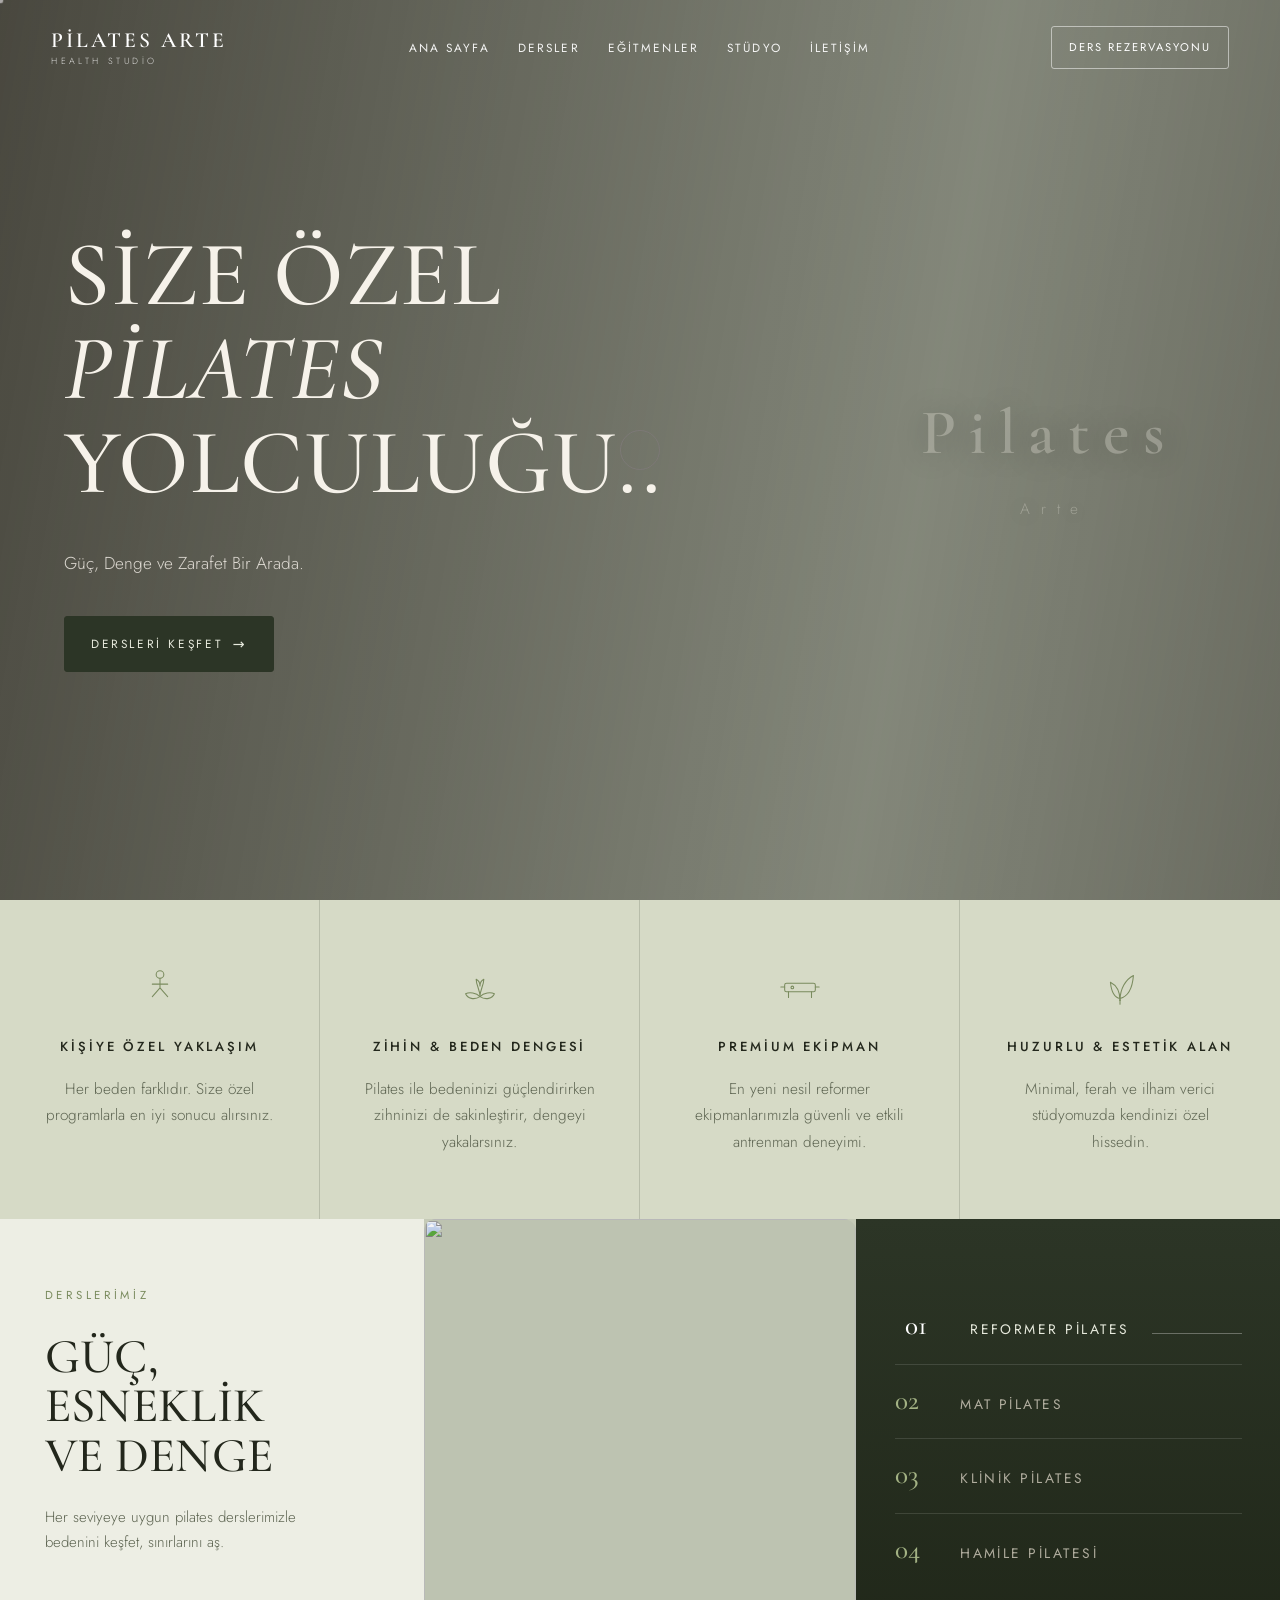
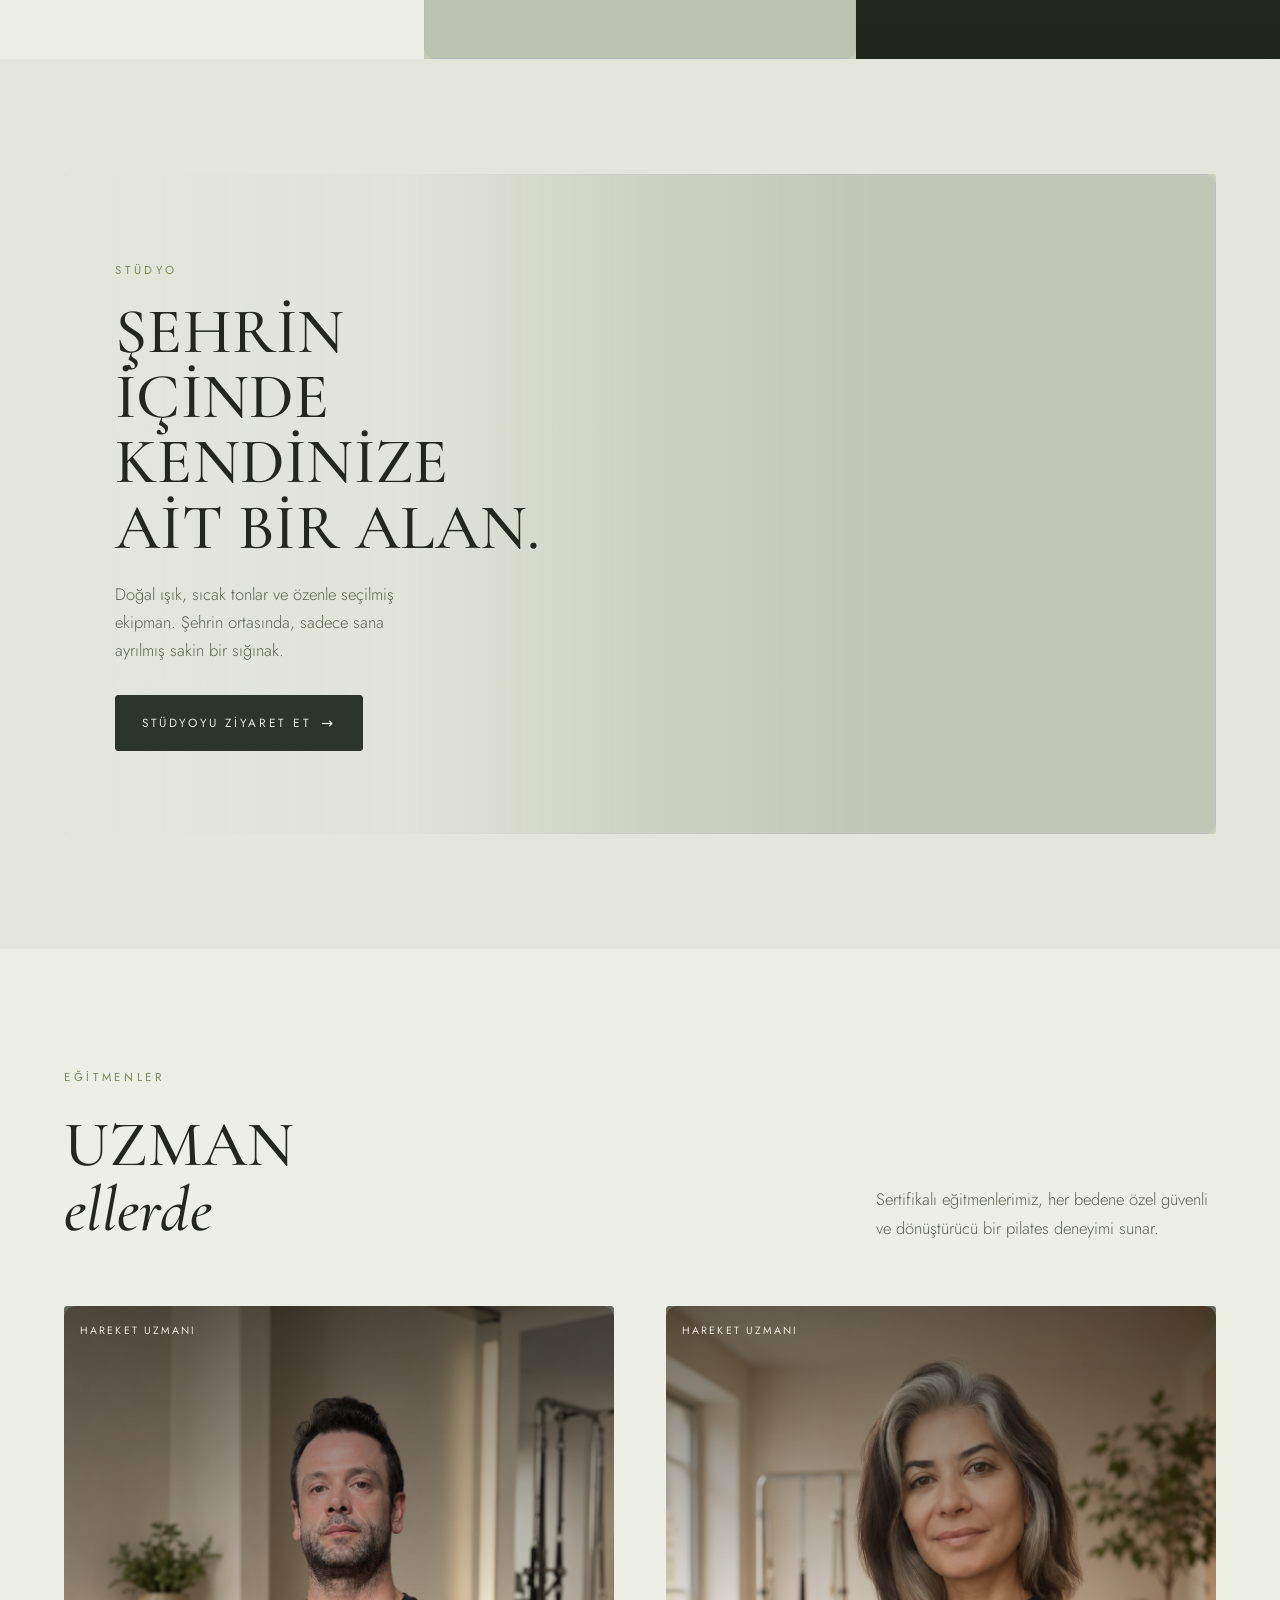
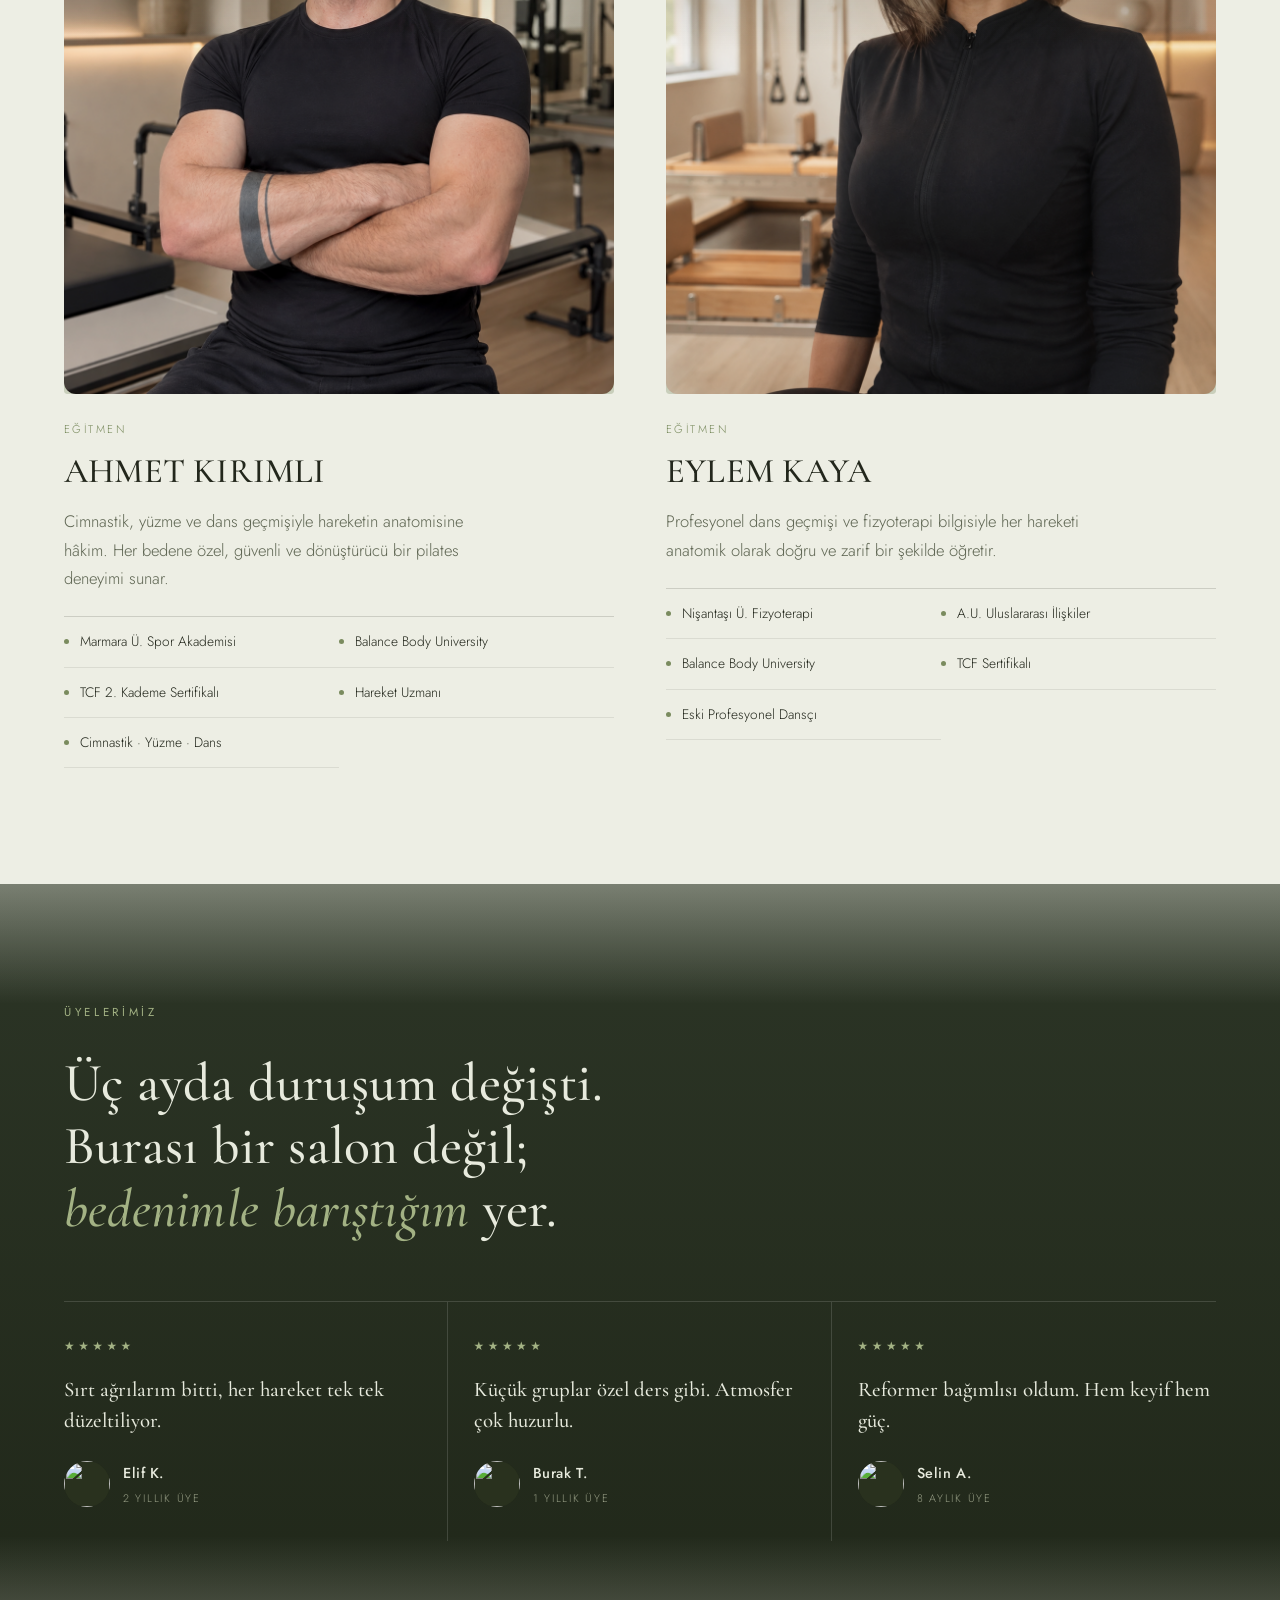
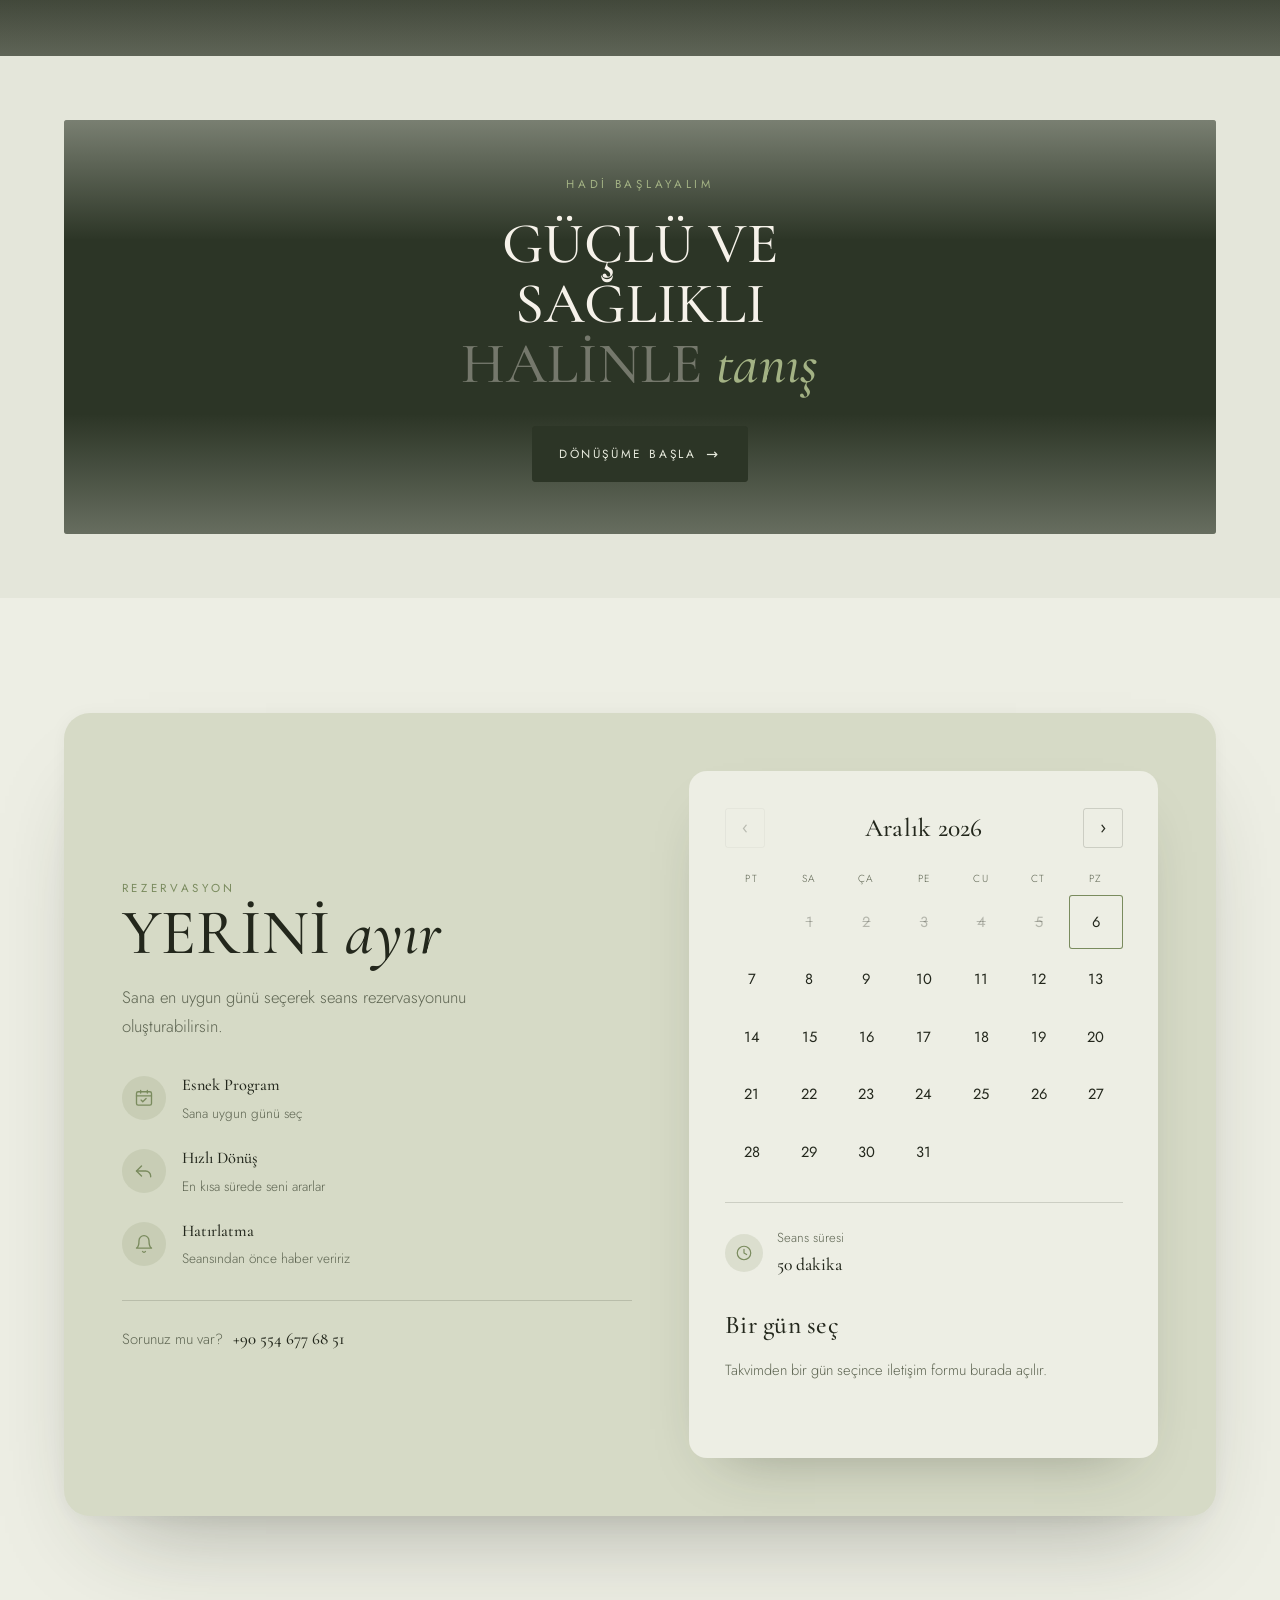
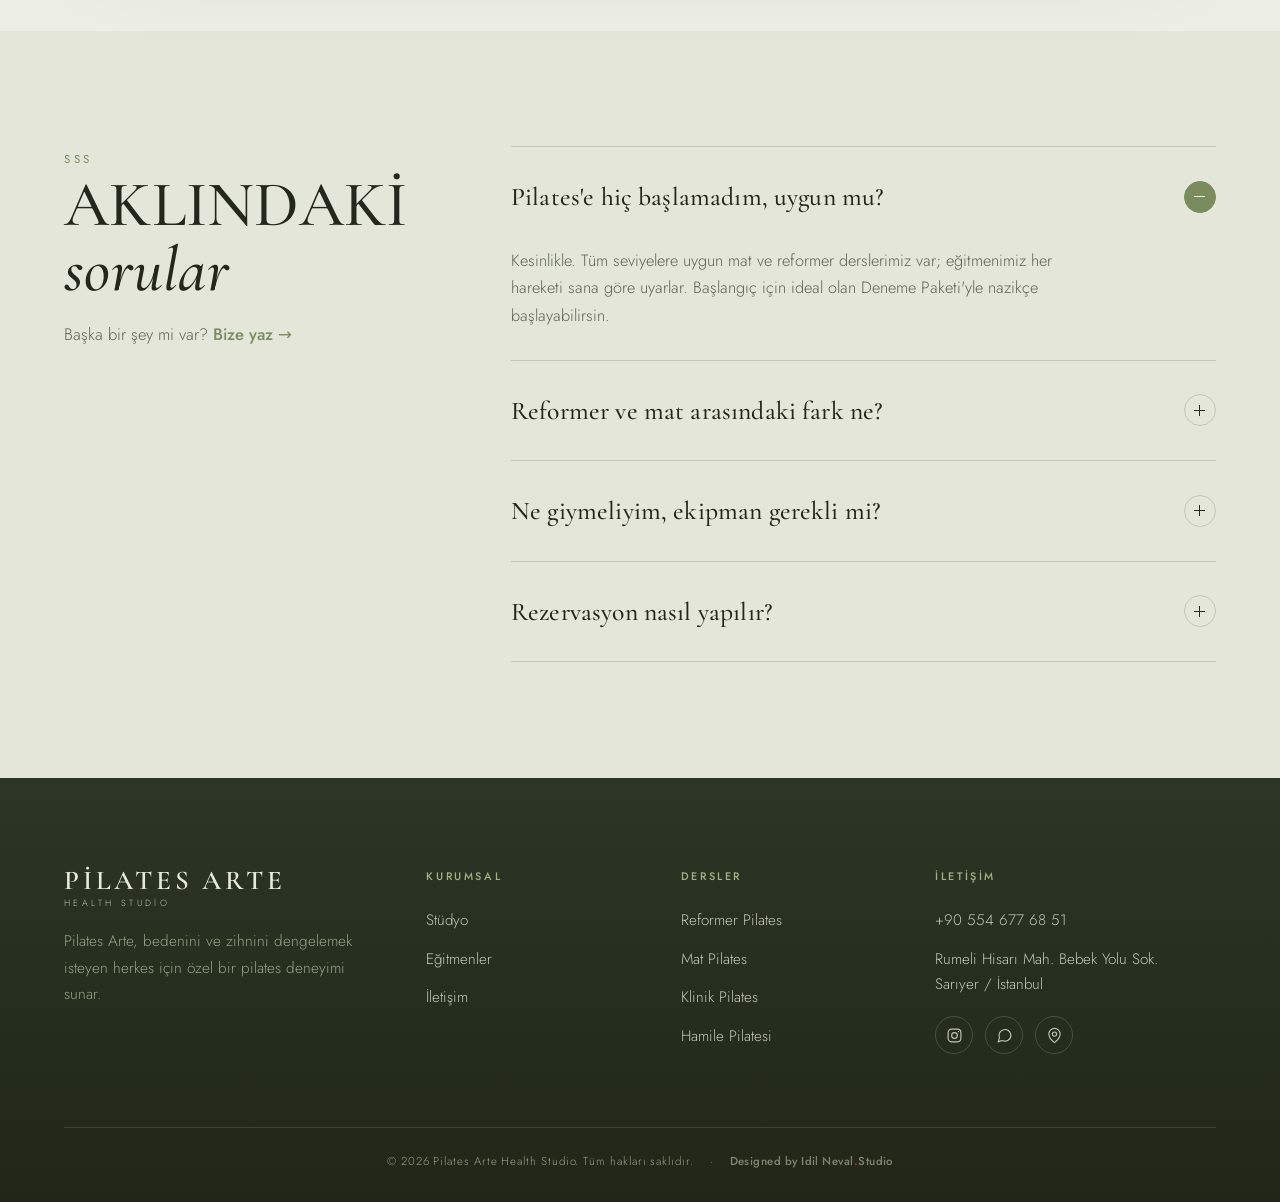
==== commit 3b4feff7: "style: footer kredisi "Designed by" olarak güncellendi Co-Authored-By: Claude Sonnet 5 <noreply@anth" ====
--- a/index.html
+++ b/index.html
@@ -879,7 +879,7 @@
     <div class="footer__bottom">
       <span>© 2026 Pilates Arte Health Studio. Tüm hakları saklıdır.</span>
       <span>·</span>
-      <a href="https://idilnevalstudio.com" target="_blank" rel="noopener" class="footer__credit">Tasarım: Idil Neval<b>.</b>Studio</a>
+      <a href="https://idilnevalstudio.com" target="_blank" rel="noopener" class="footer__credit">Designed by Idil Neval<b>.</b>Studio</a>
     </div>
   </div>
 </footer>
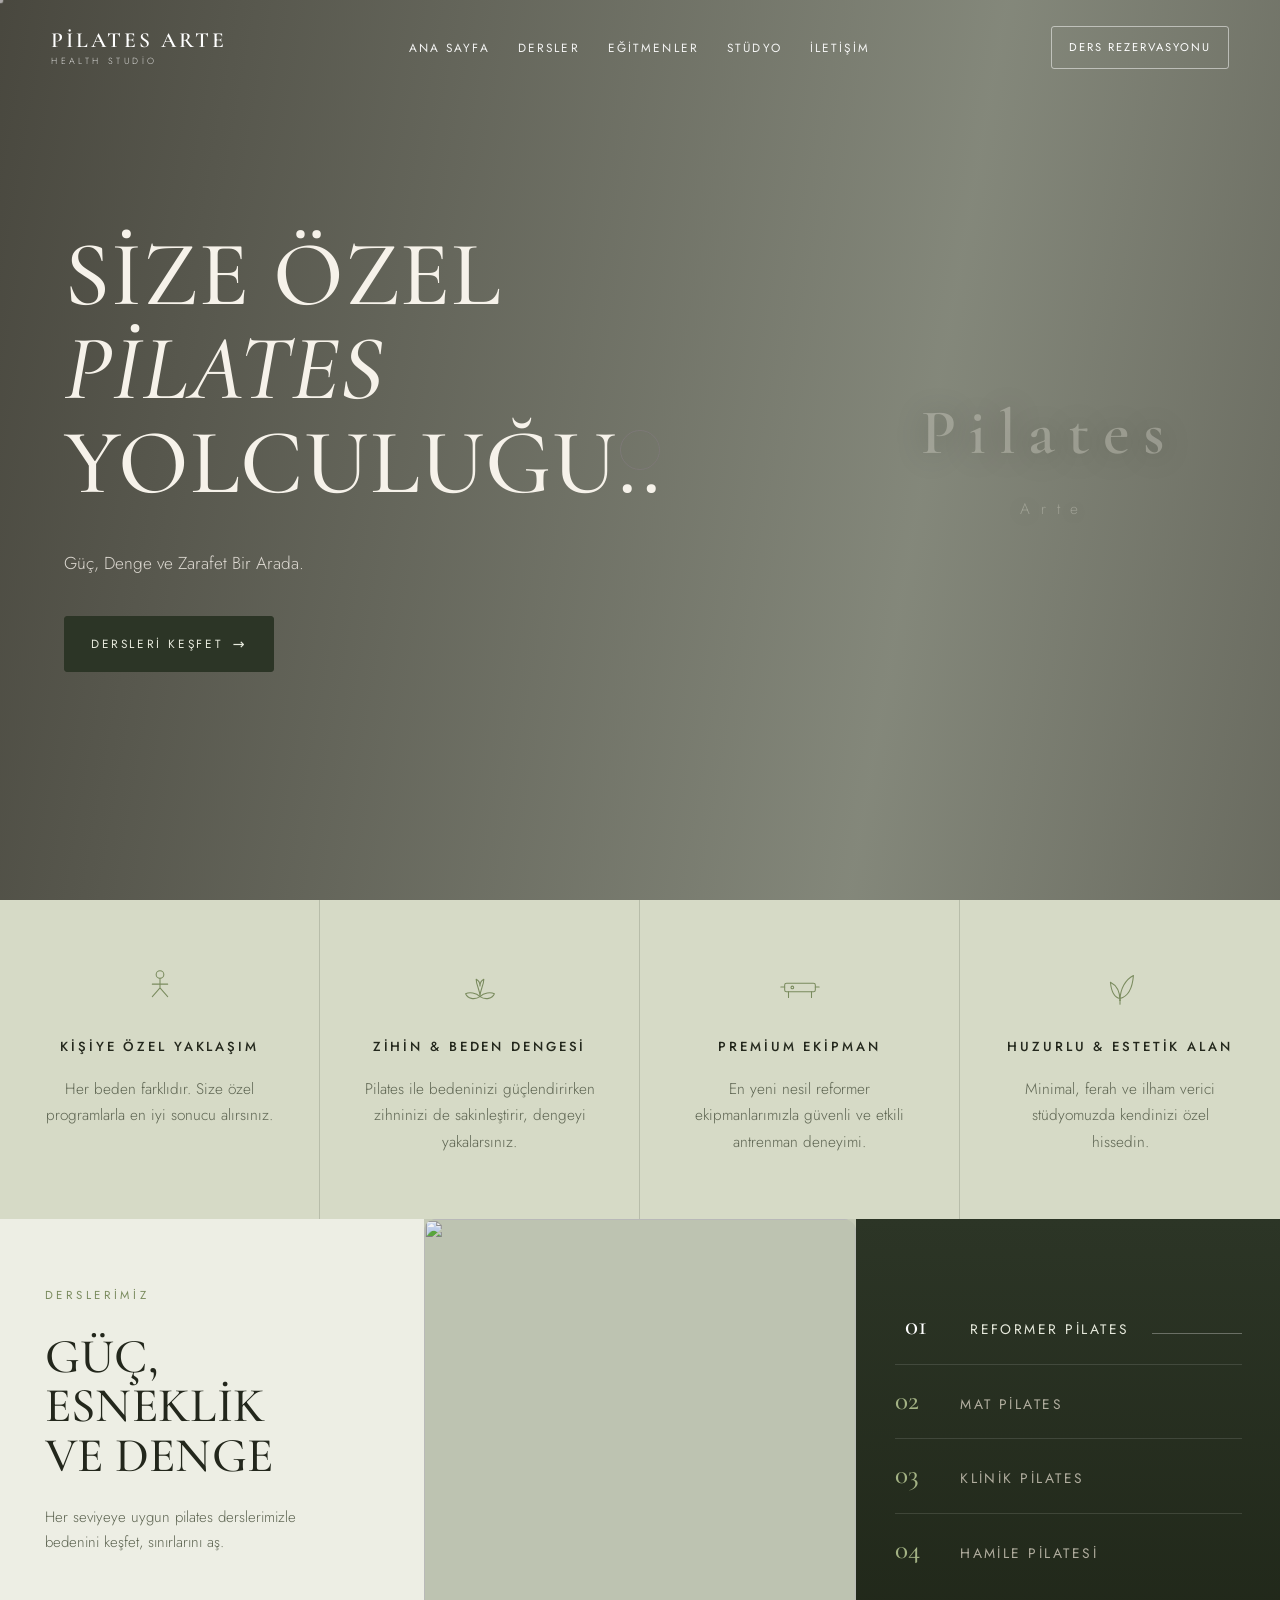
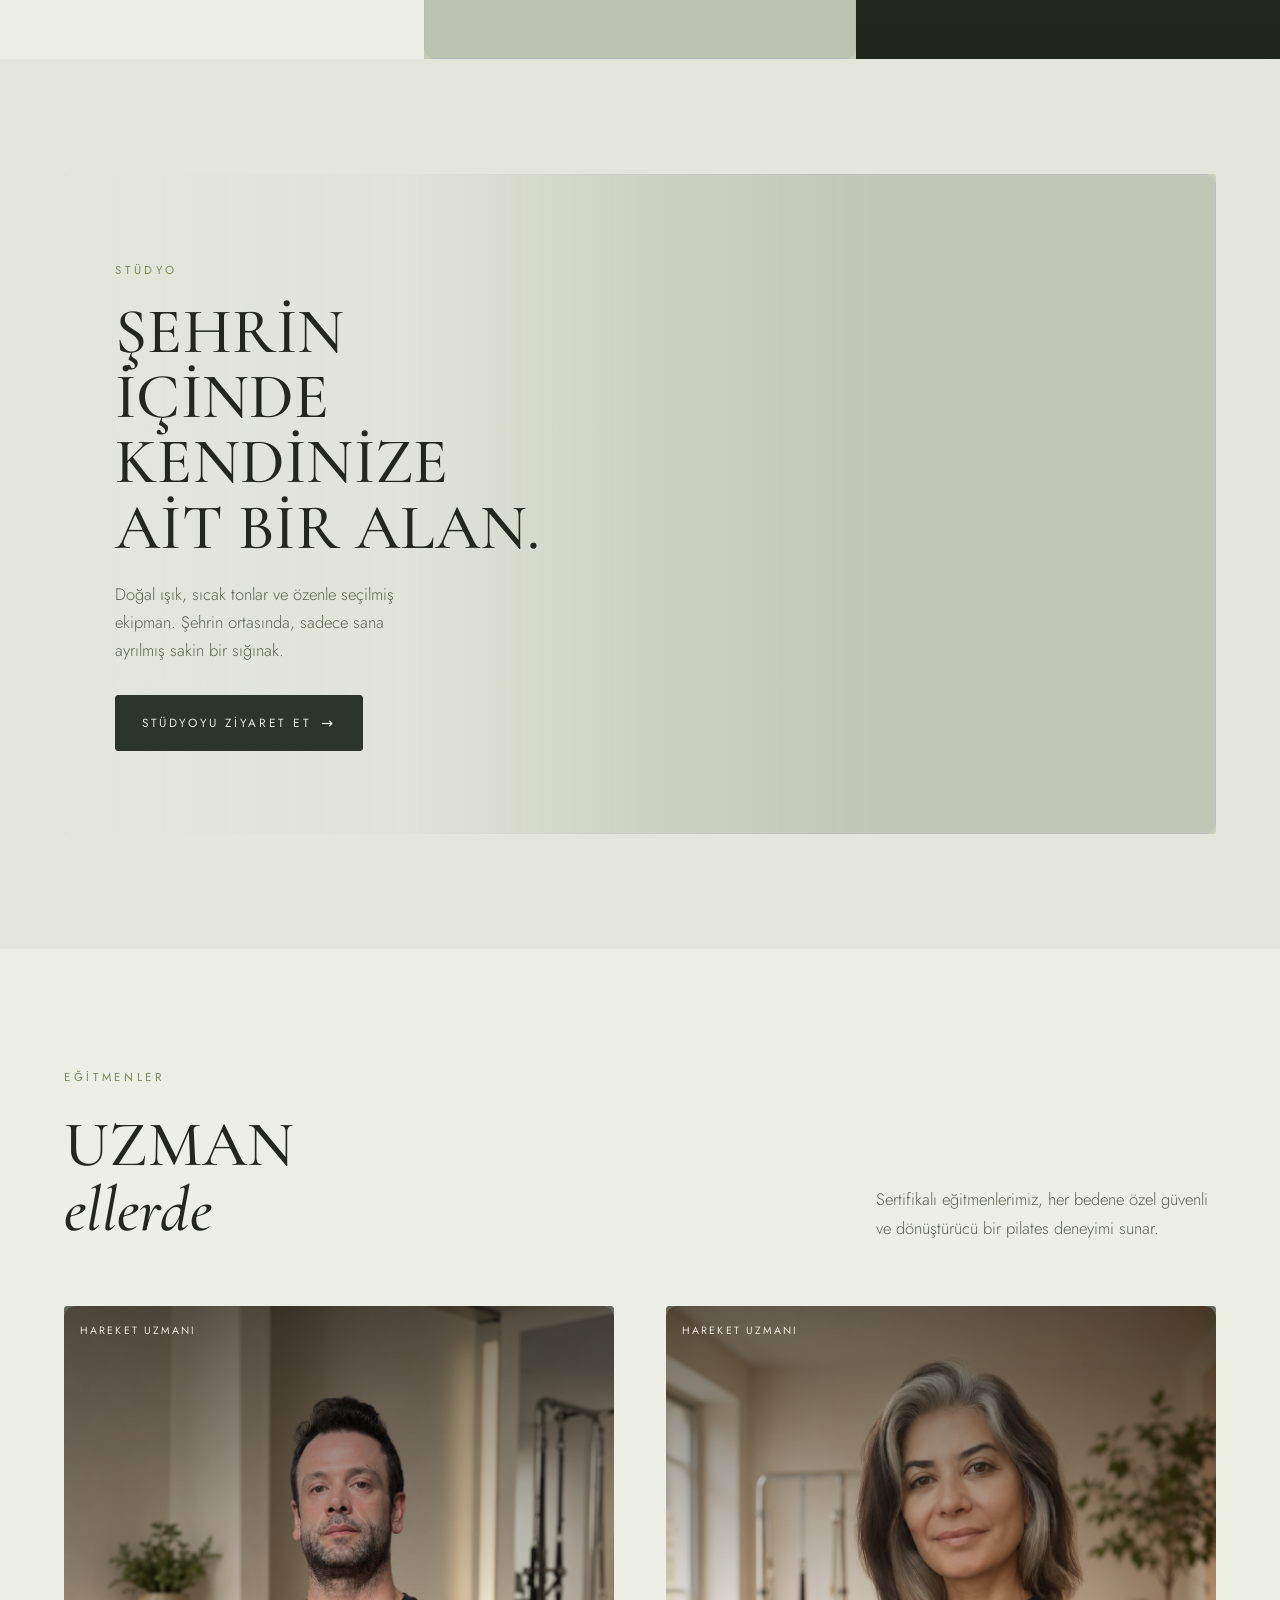
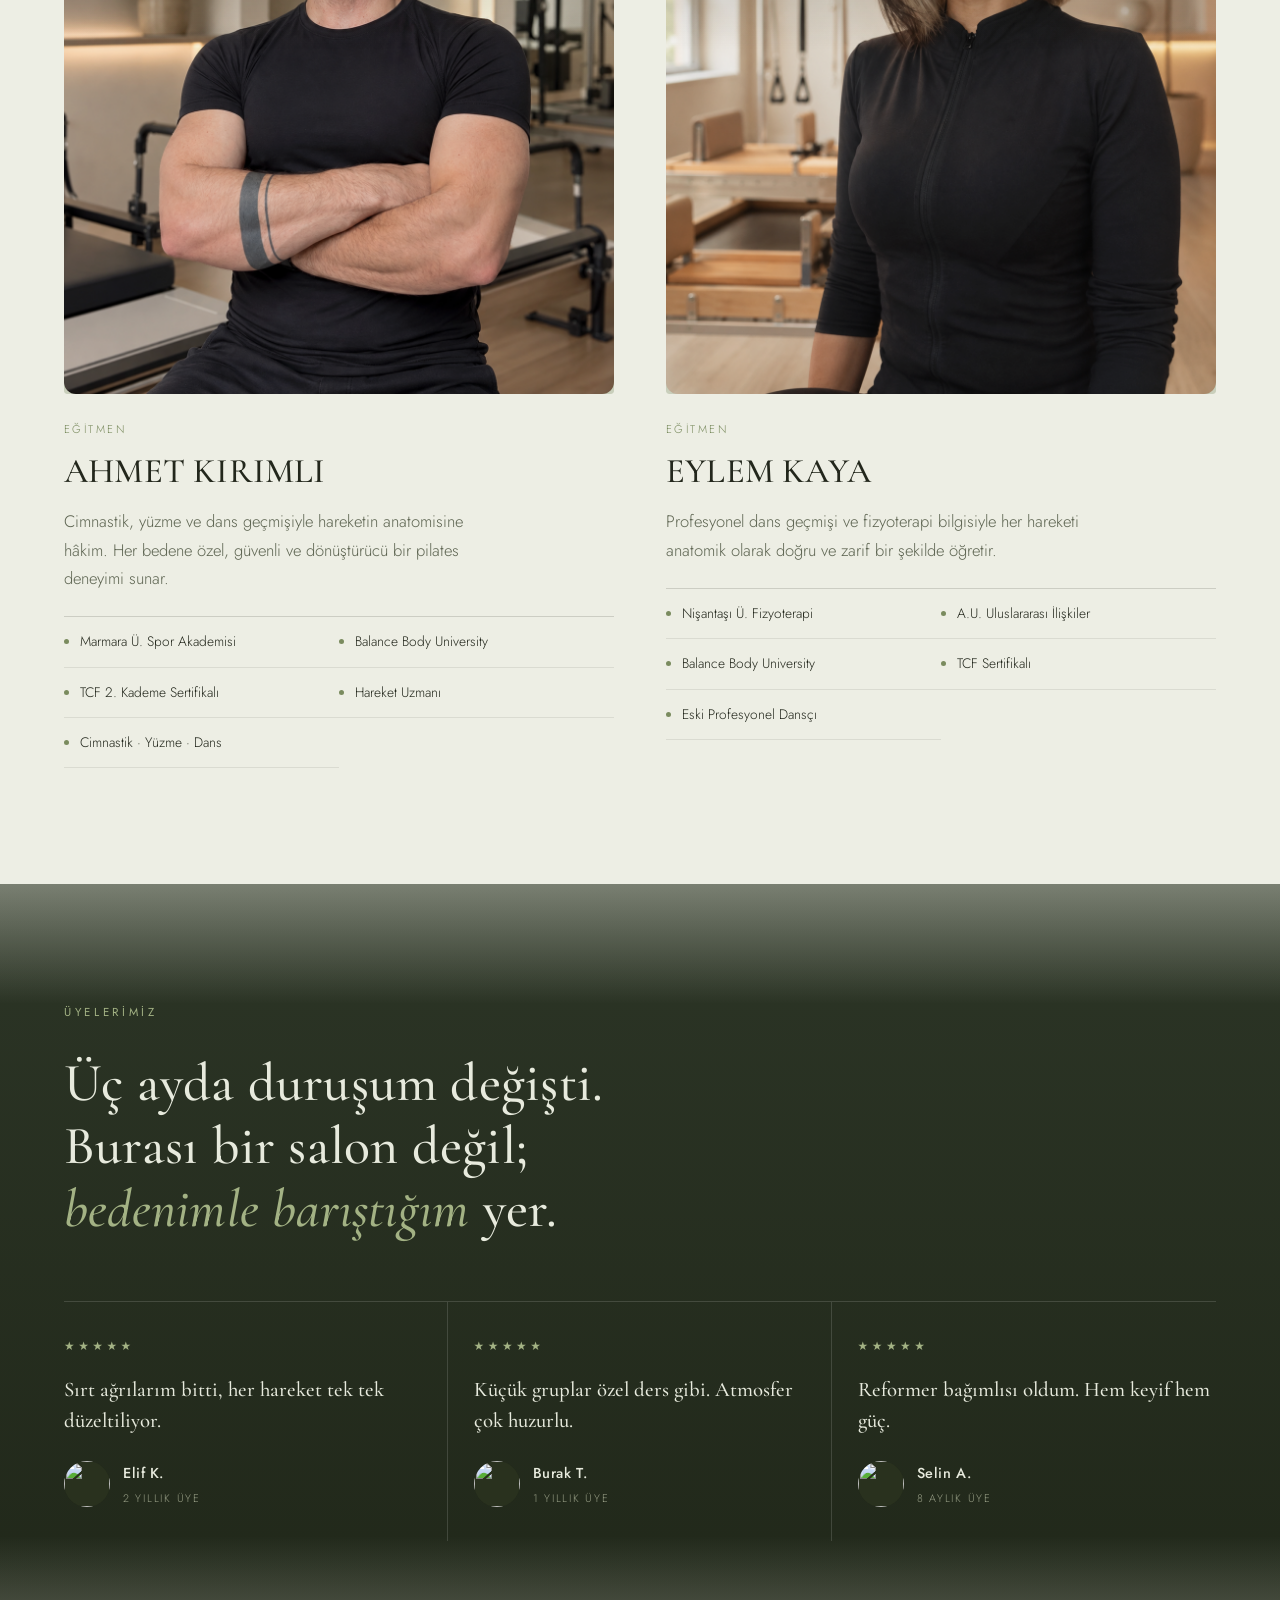
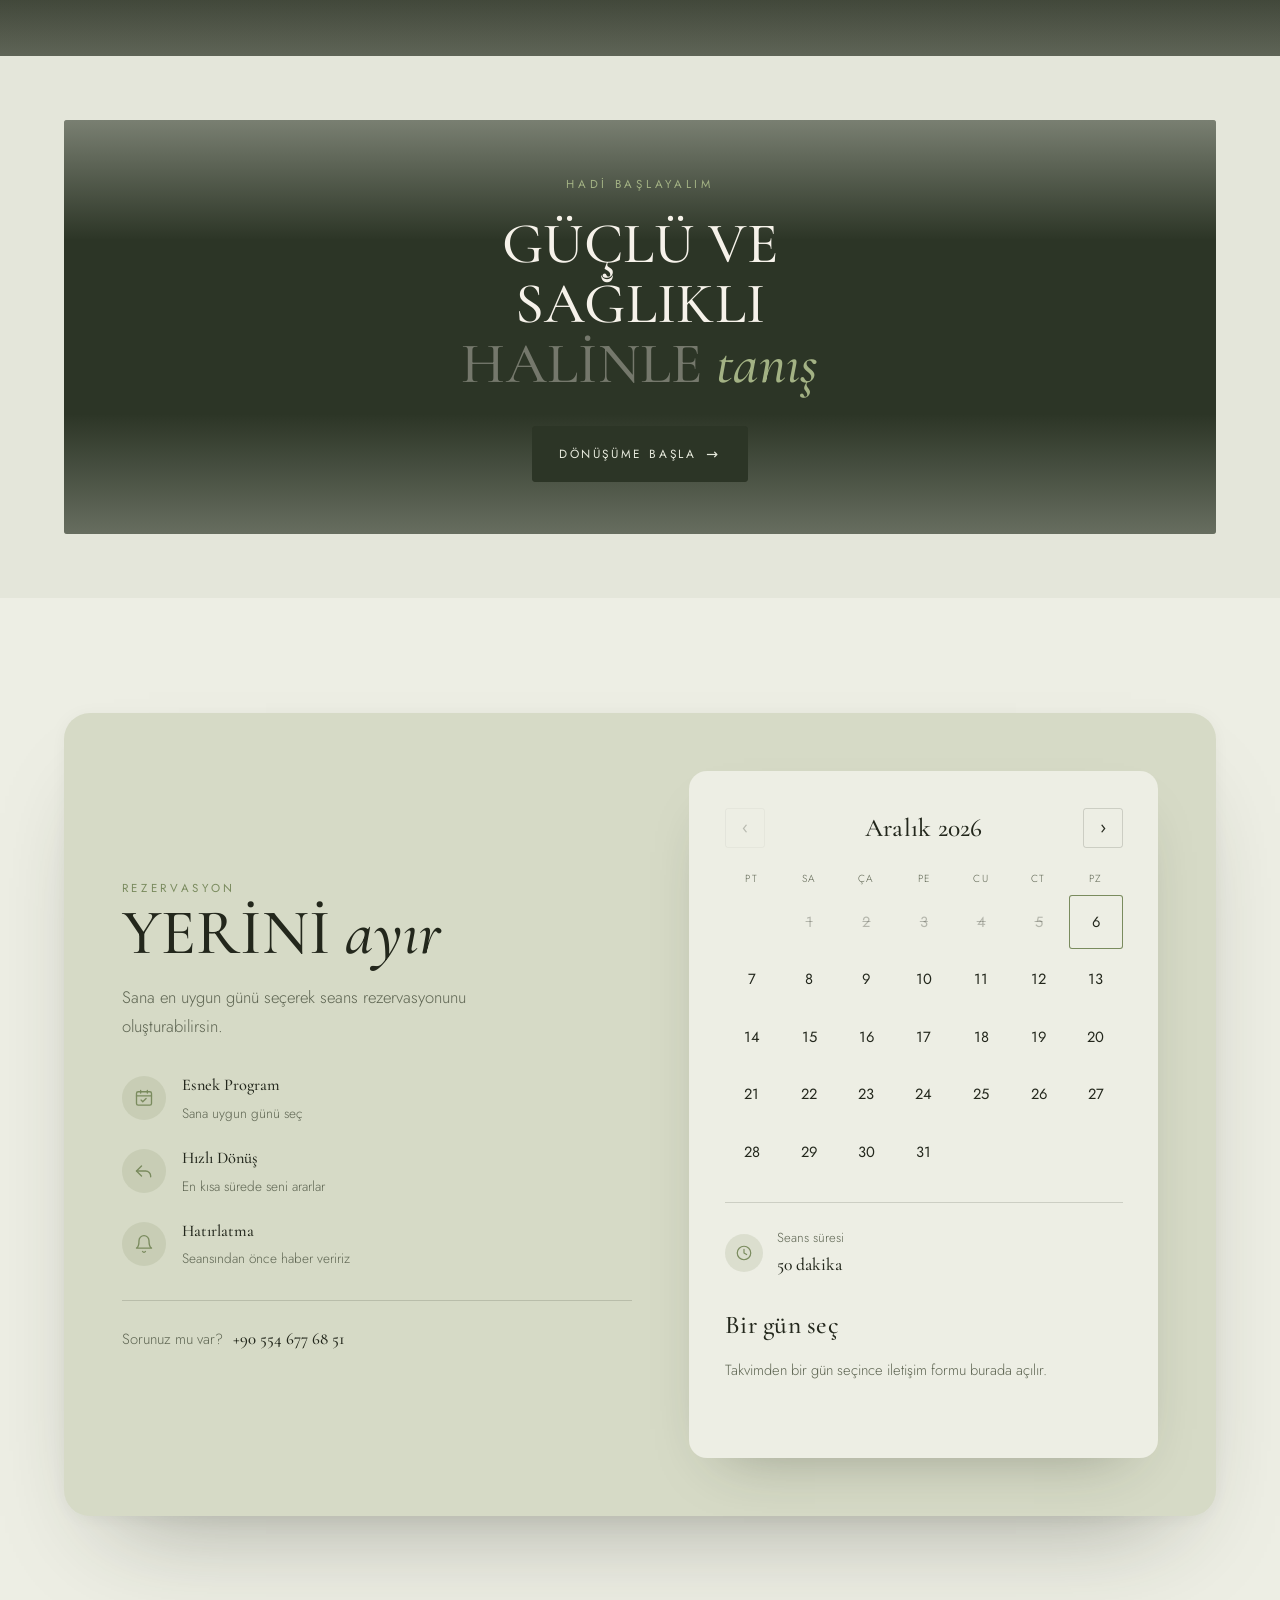
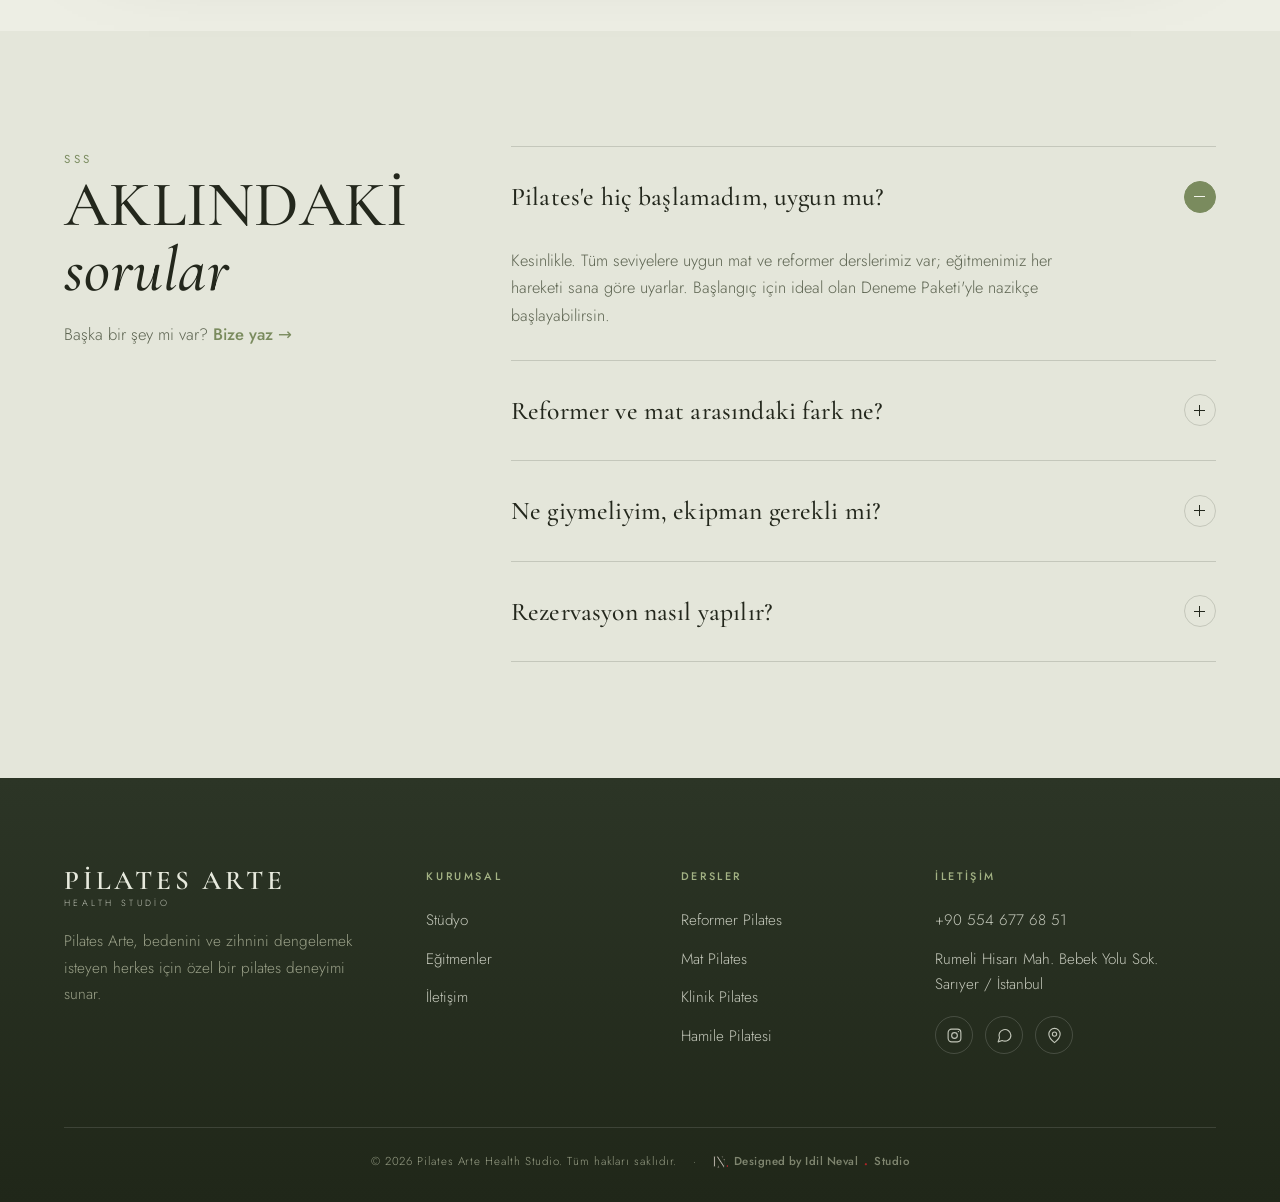
==== commit c3a207db: "style: footer kredisinin soluna küçük Idil Neval Studio logosu eklendi "Designed by Idil Neval.Studi" ====
--- a/index.html
+++ b/index.html
@@ -415,8 +415,9 @@
 .footer__bottom{display:flex;justify-content:center;gap:16px;flex-wrap:wrap;position:relative;z-index:1;
   margin-top:clamp(40px,5vw,68px);padding-top:24px;border-top:1px solid rgba(255,255,255,.12);
   font-family:var(--font-ui);font-size:.72rem;color:var(--ink-soft);letter-spacing:.08em;text-align:center;}
-.footer__credit{text-decoration:none;font-weight:500;letter-spacing:.04em;opacity:.78;transition:opacity .3s;}
+.footer__credit{display:inline-flex;align-items:center;gap:6px;text-decoration:none;font-weight:500;letter-spacing:.04em;opacity:.78;transition:opacity .3s;}
 .footer__credit:hover{opacity:1;}
+.footer__credit img{height:12px;width:auto;display:block;}
 .footer__credit b{color:#d8232a;font-weight:700;}
 
 /* image-slot base */
@@ -879,7 +880,7 @@
     <div class="footer__bottom">
       <span>© 2026 Pilates Arte Health Studio. Tüm hakları saklıdır.</span>
       <span>·</span>
-      <a href="https://idilnevalstudio.com" target="_blank" rel="noopener" class="footer__credit">Designed by Idil Neval<b>.</b>Studio</a>
+      <a href="https://idilnevalstudio.com" target="_blank" rel="noopener" class="footer__credit"><img src="uploads/ins-mark.png" alt="" aria-hidden="true">Designed by Idil Neval<b>.</b>Studio</a>
     </div>
   </div>
 </footer>
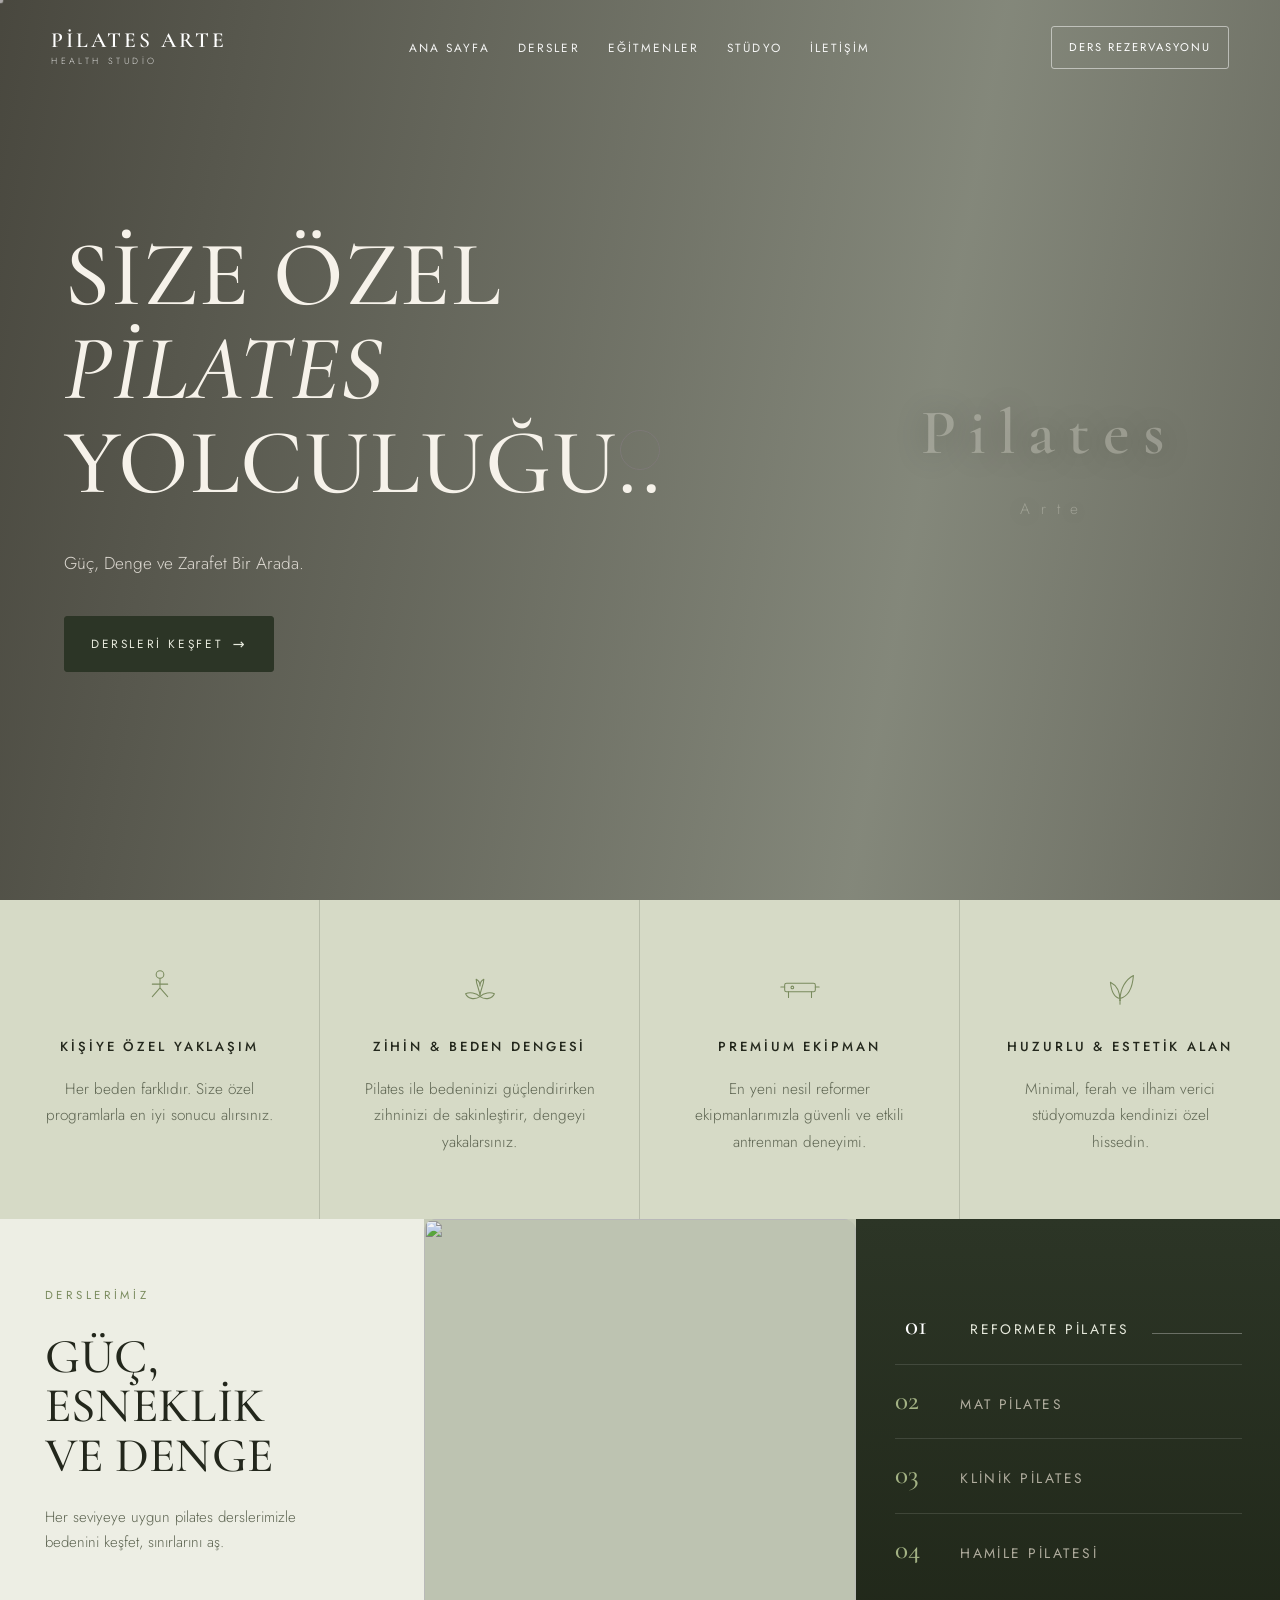
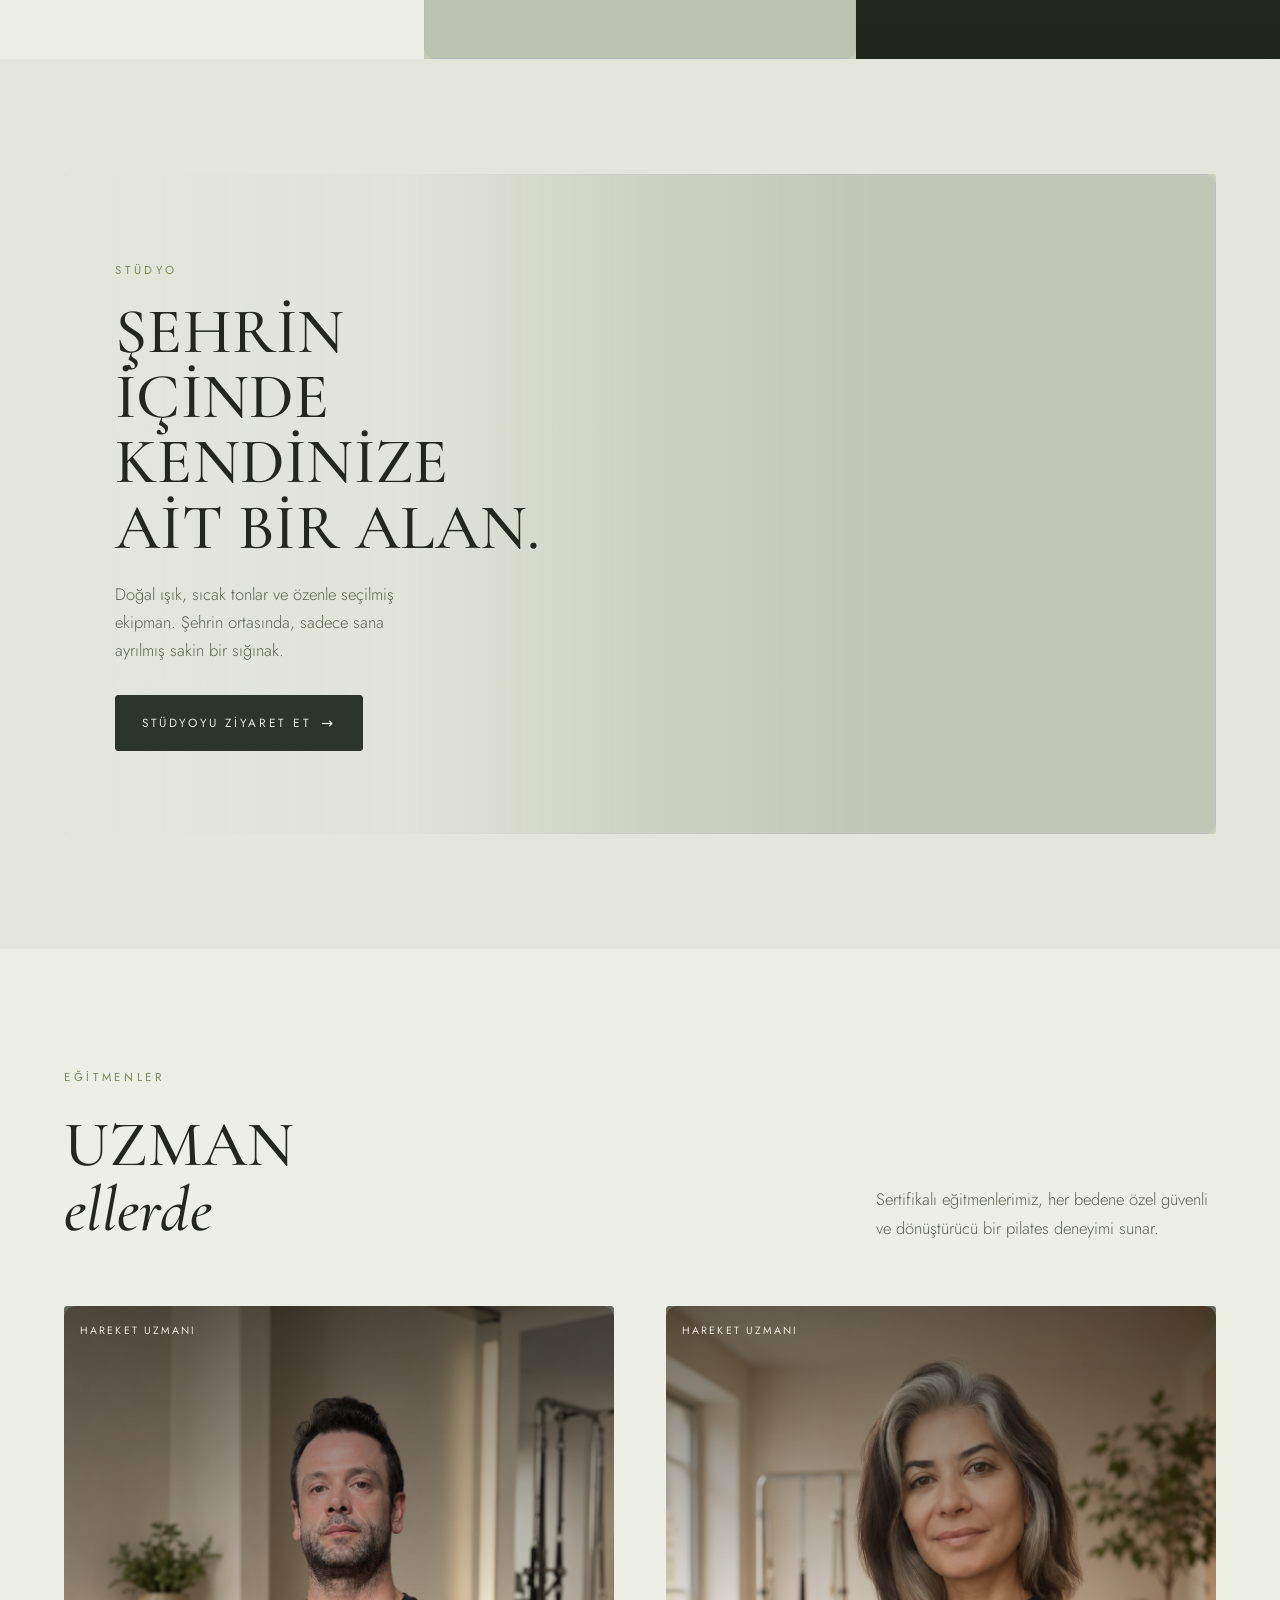
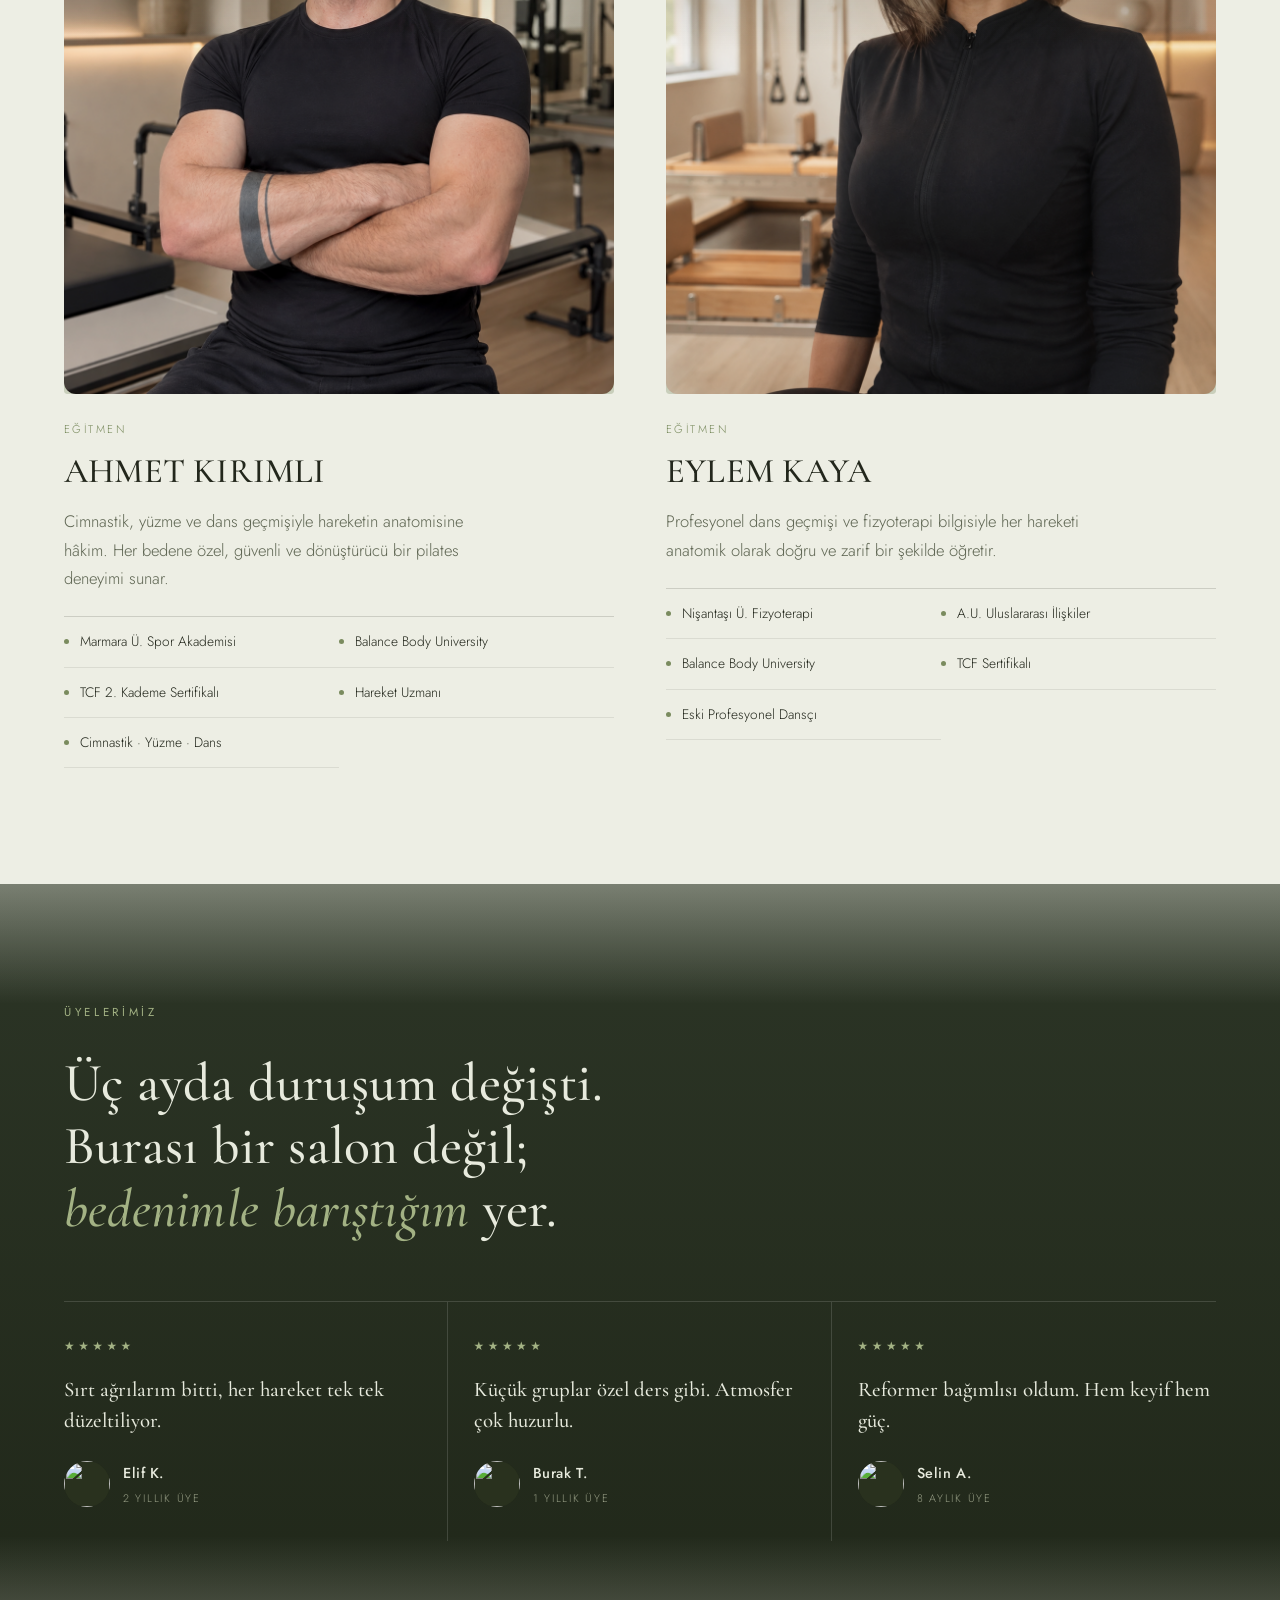
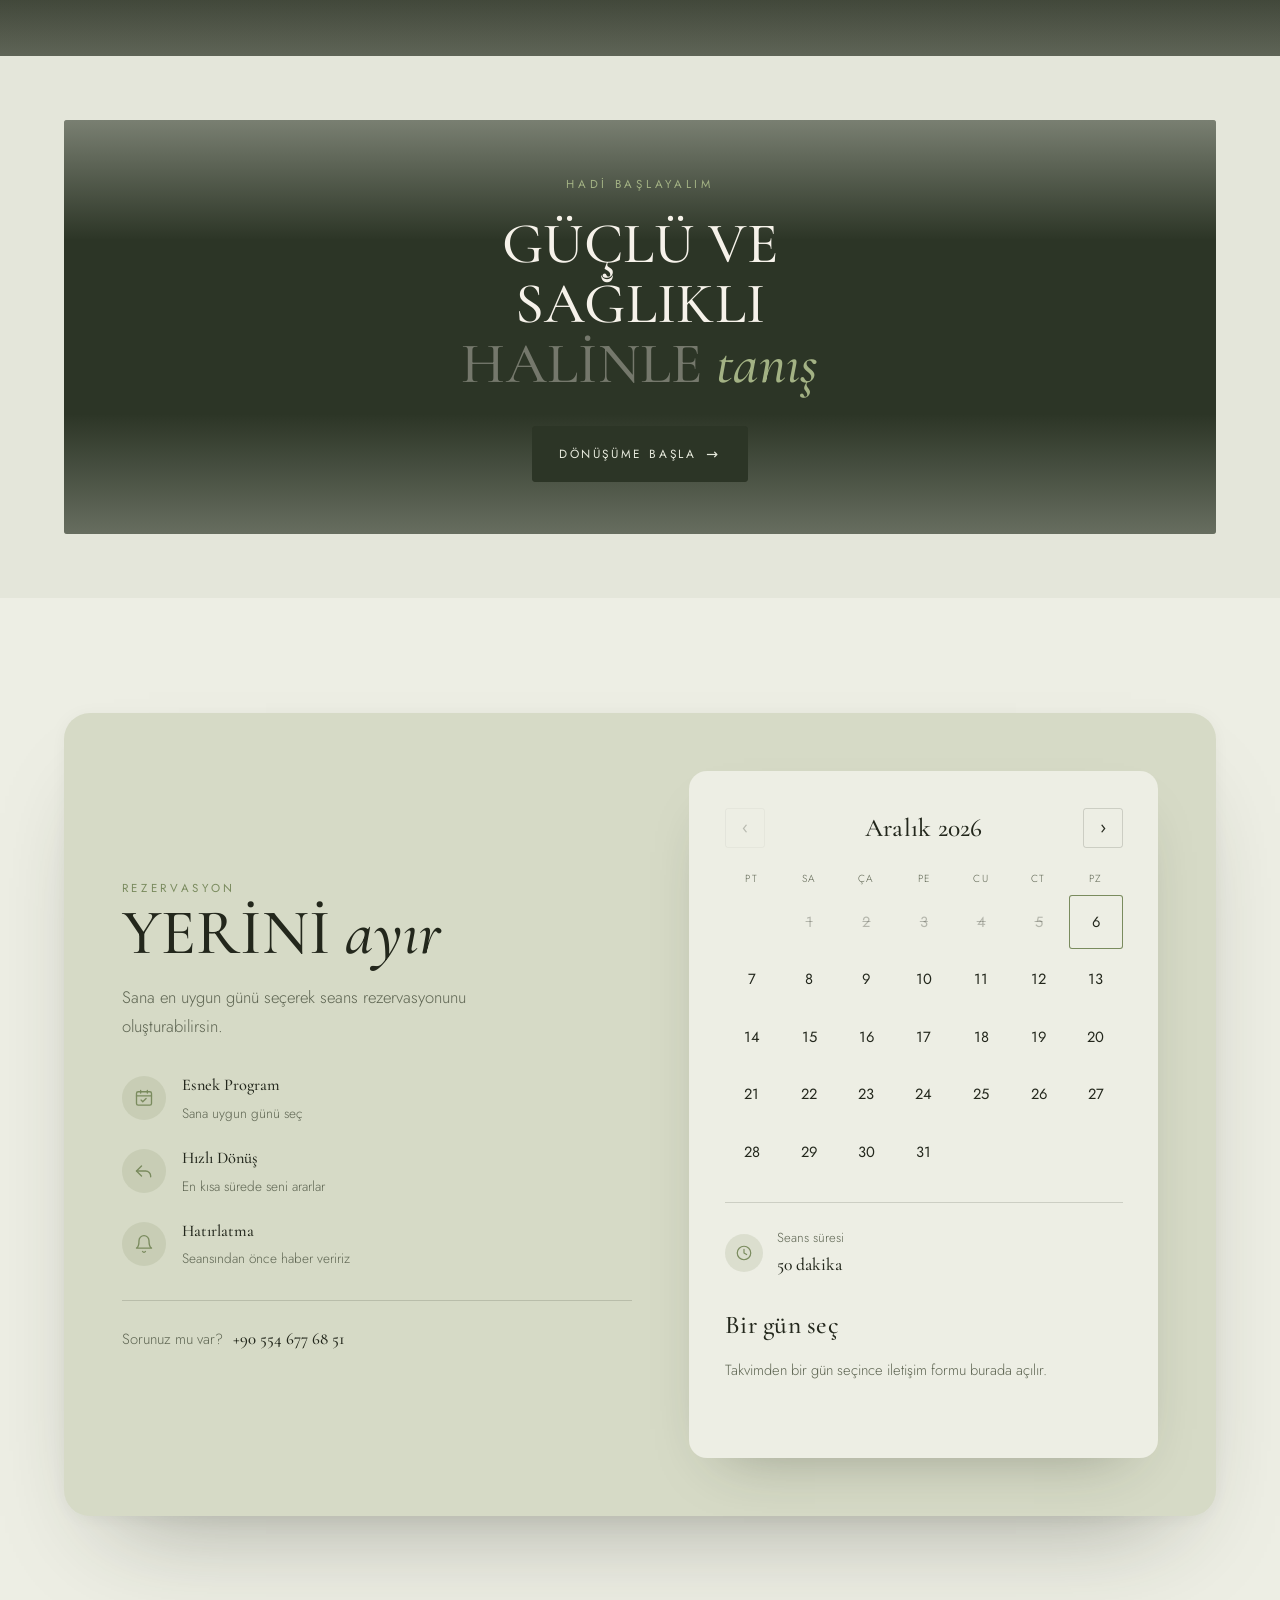
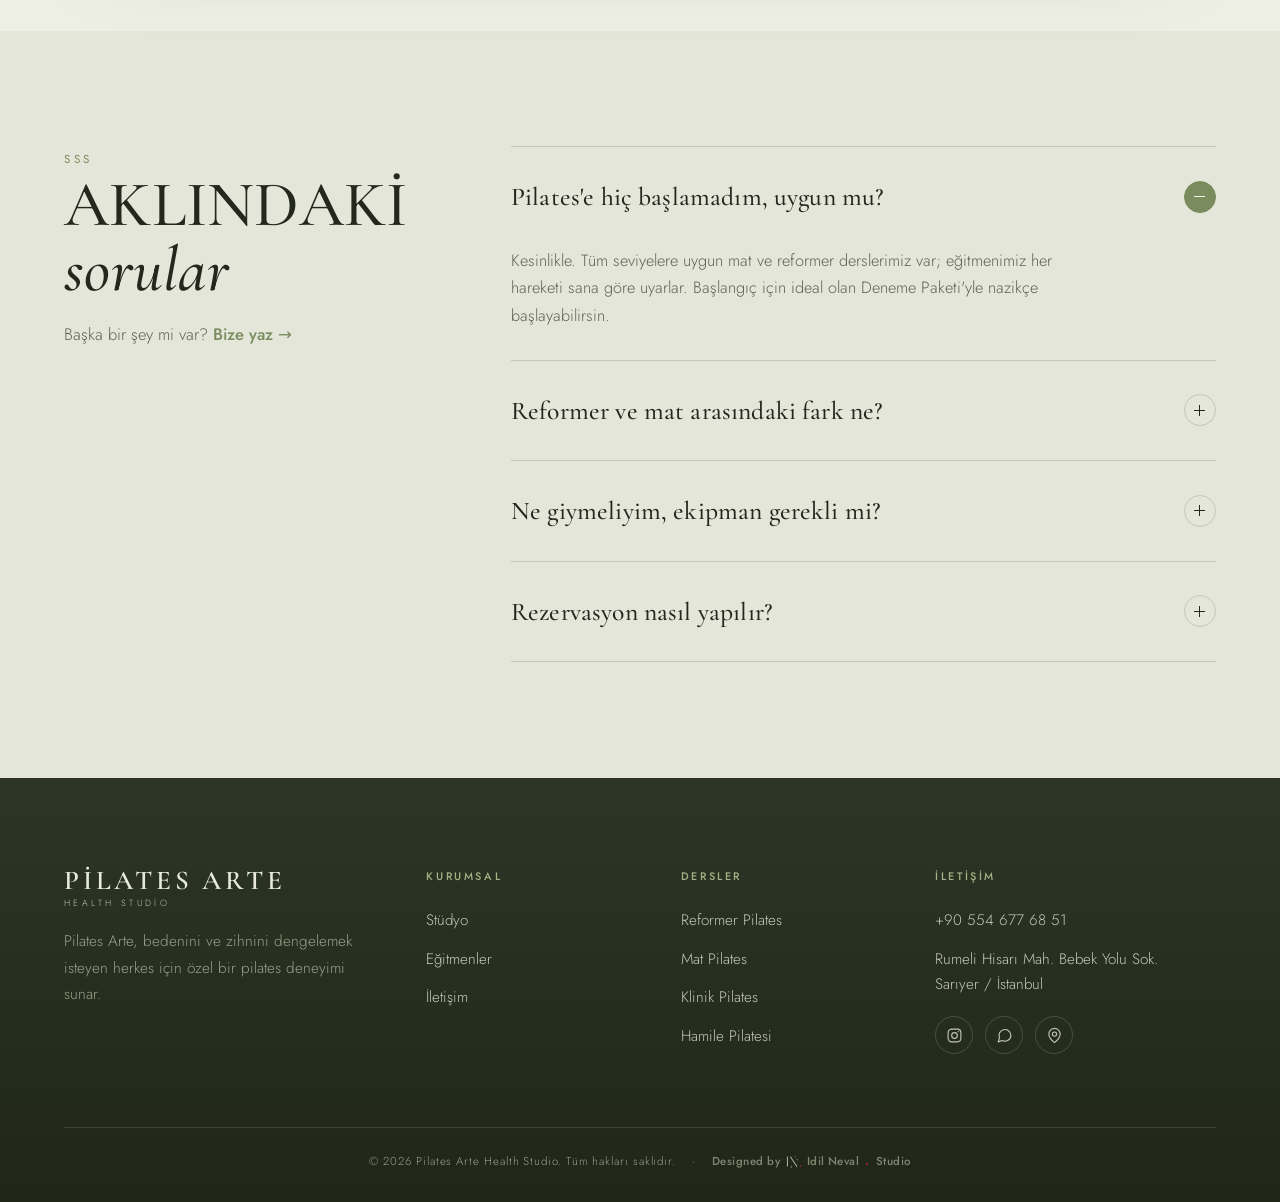
==== commit 9f899cf1: "style: footer logosu "Designed by" ifadesinden sonra gelecek şekilde taşındı Co-Authored-By: Claude " ====
--- a/index.html
+++ b/index.html
@@ -880,7 +880,7 @@
     <div class="footer__bottom">
       <span>© 2026 Pilates Arte Health Studio. Tüm hakları saklıdır.</span>
       <span>·</span>
-      <a href="https://idilnevalstudio.com" target="_blank" rel="noopener" class="footer__credit"><img src="uploads/ins-mark.png" alt="" aria-hidden="true">Designed by Idil Neval<b>.</b>Studio</a>
+      <a href="https://idilnevalstudio.com" target="_blank" rel="noopener" class="footer__credit">Designed by <img src="uploads/ins-mark.png" alt="" aria-hidden="true"> Idil Neval<b>.</b>Studio</a>
     </div>
   </div>
 </footer>
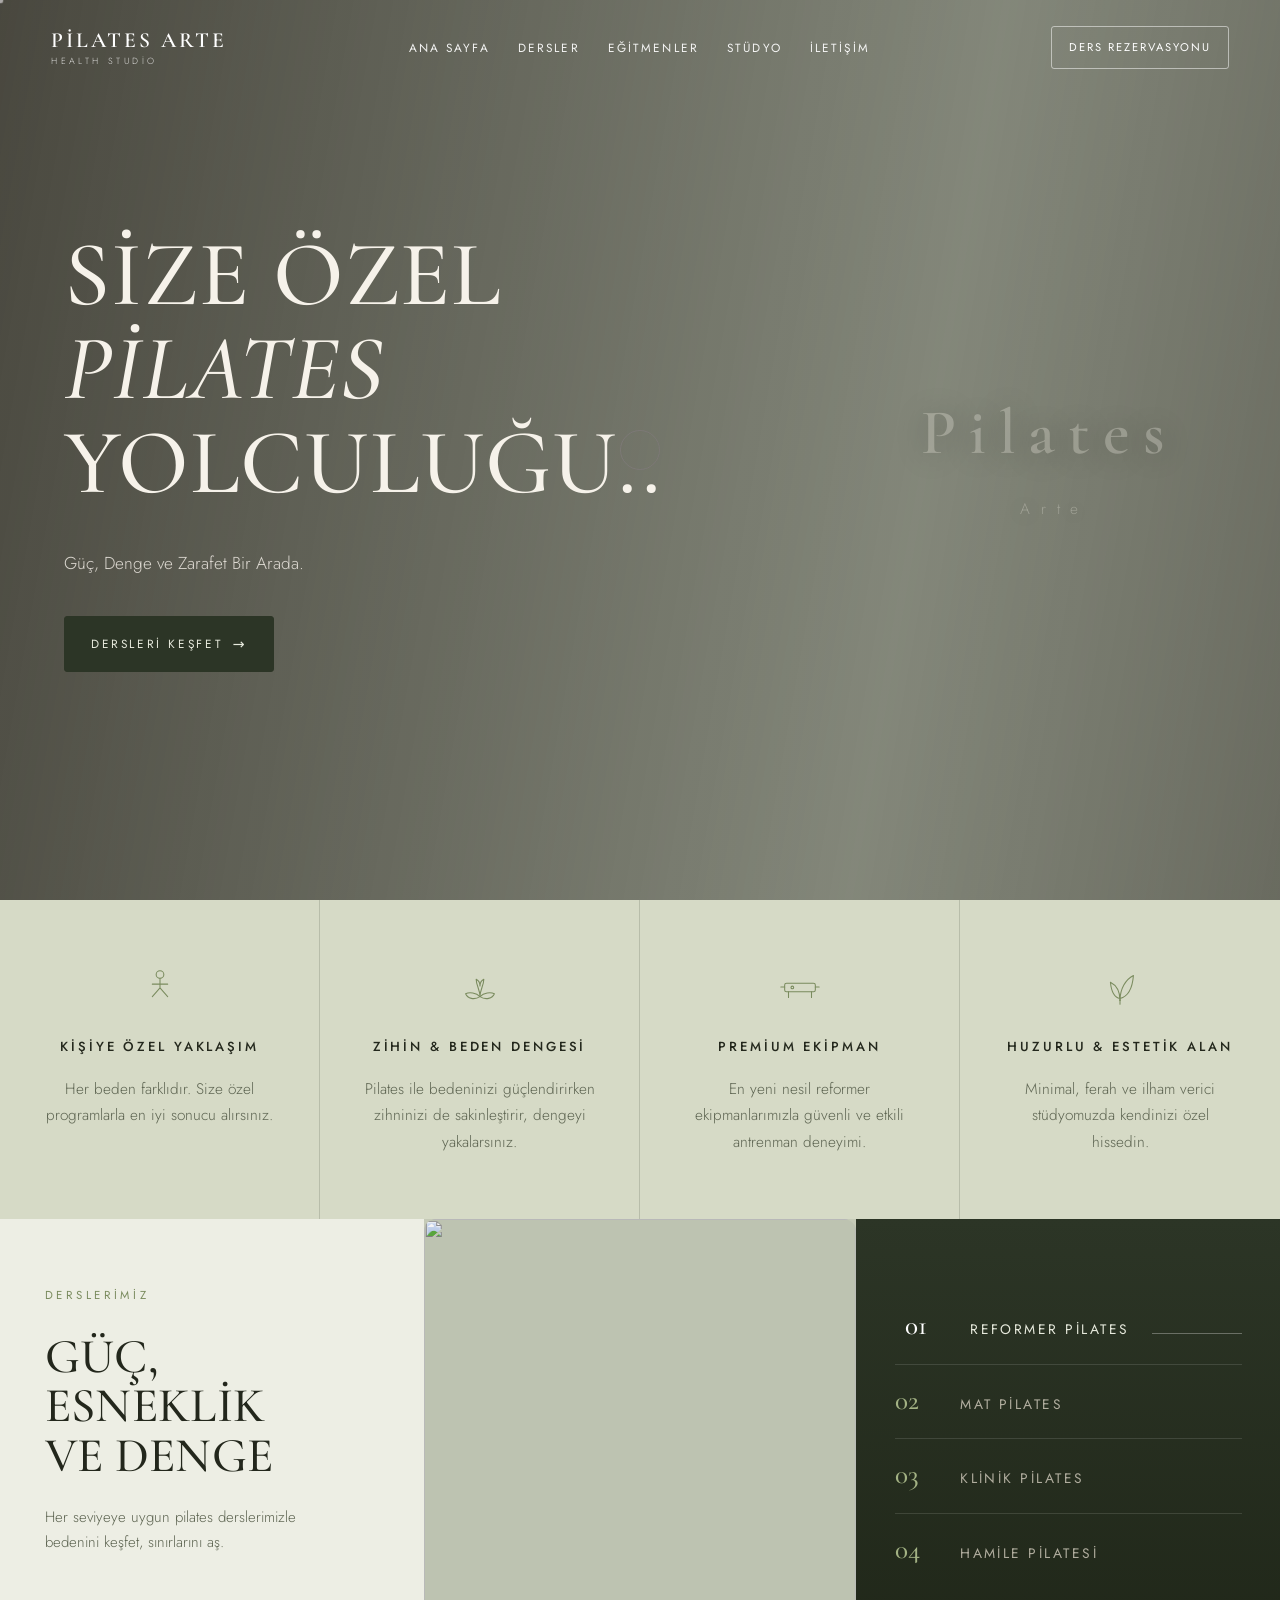
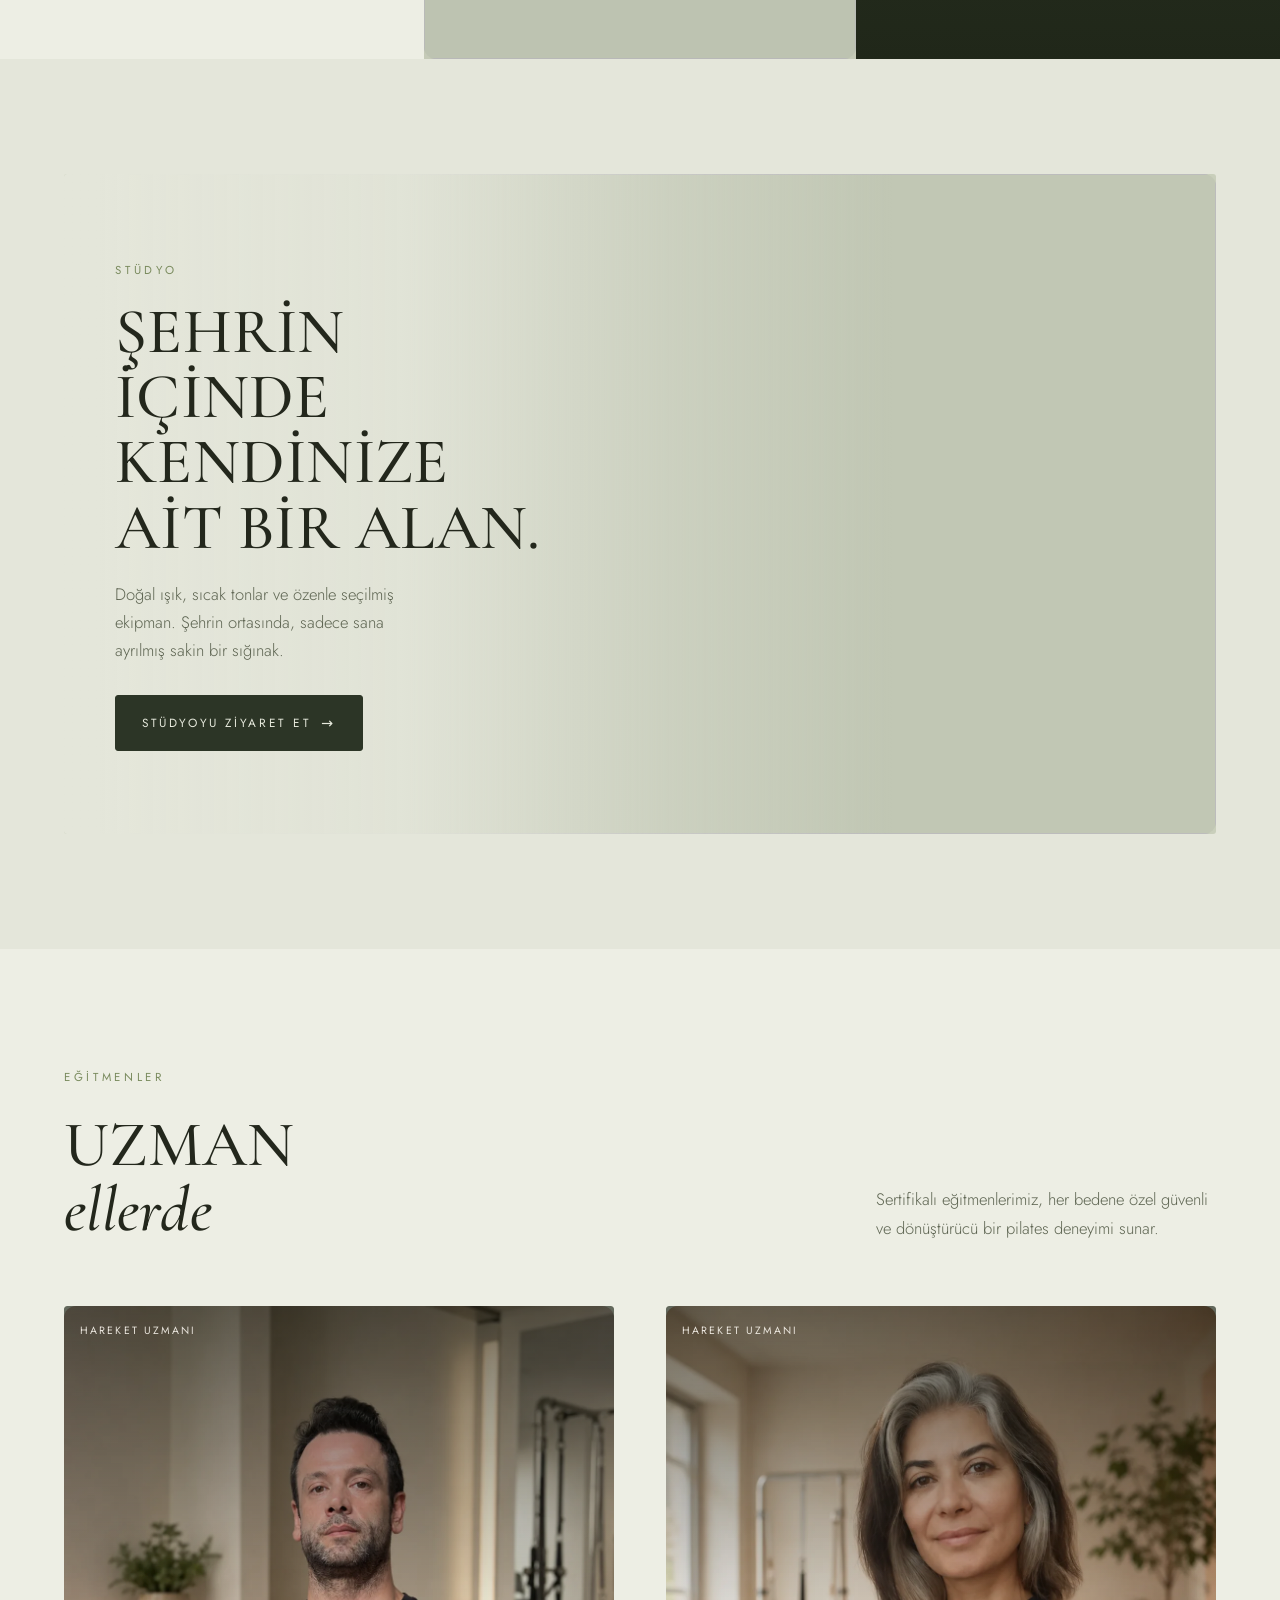
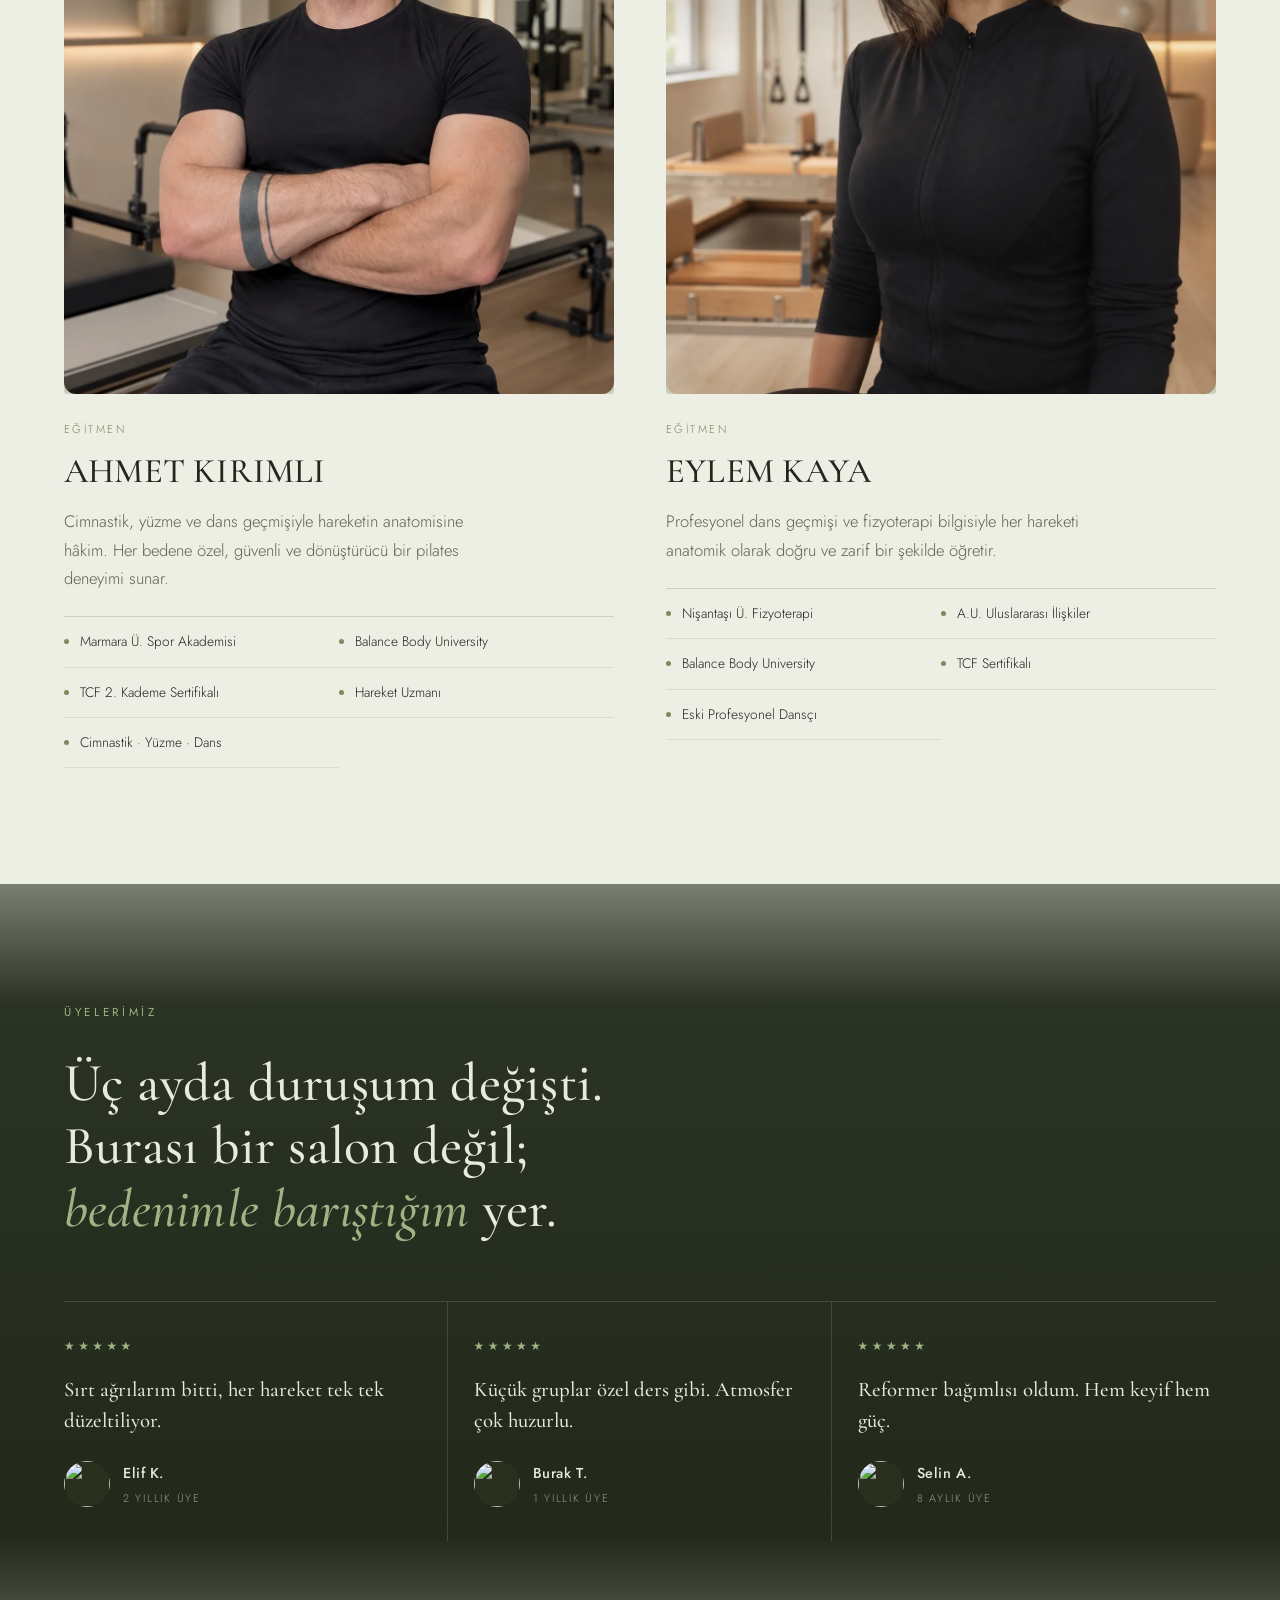
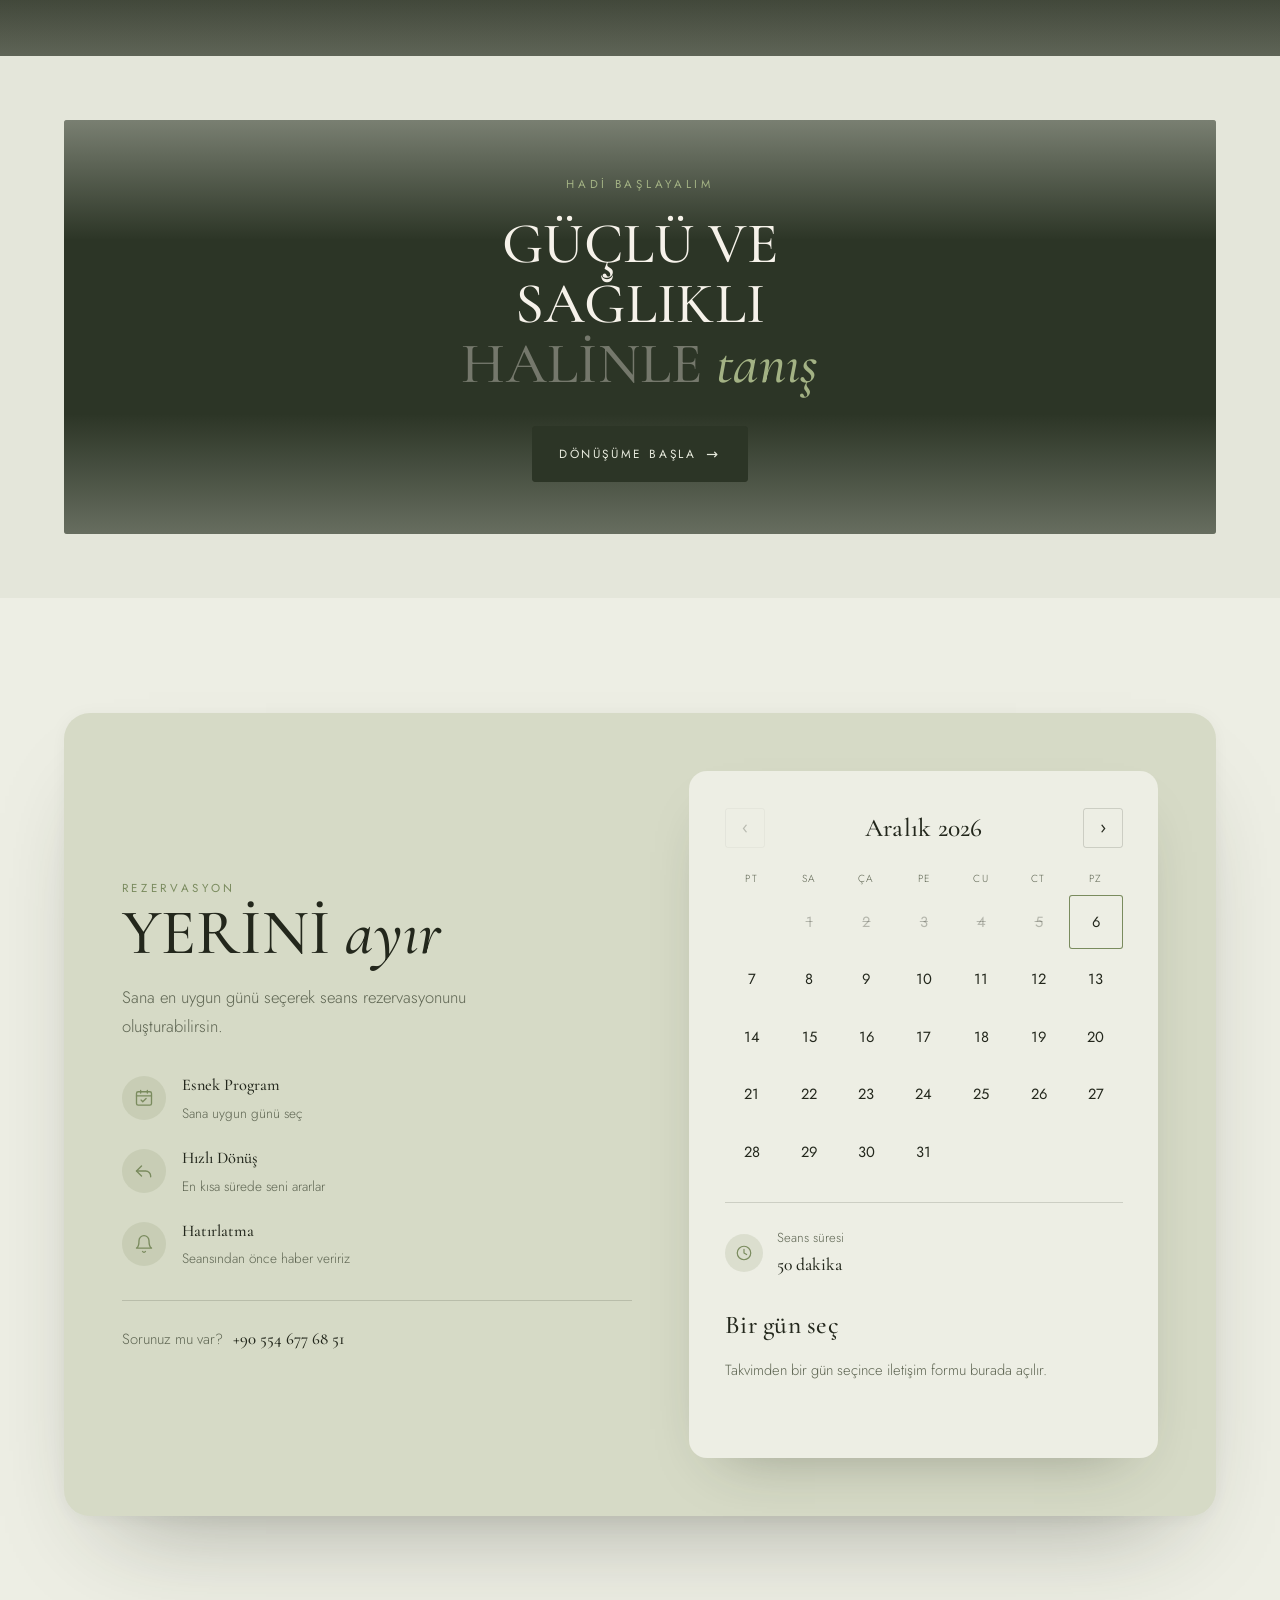
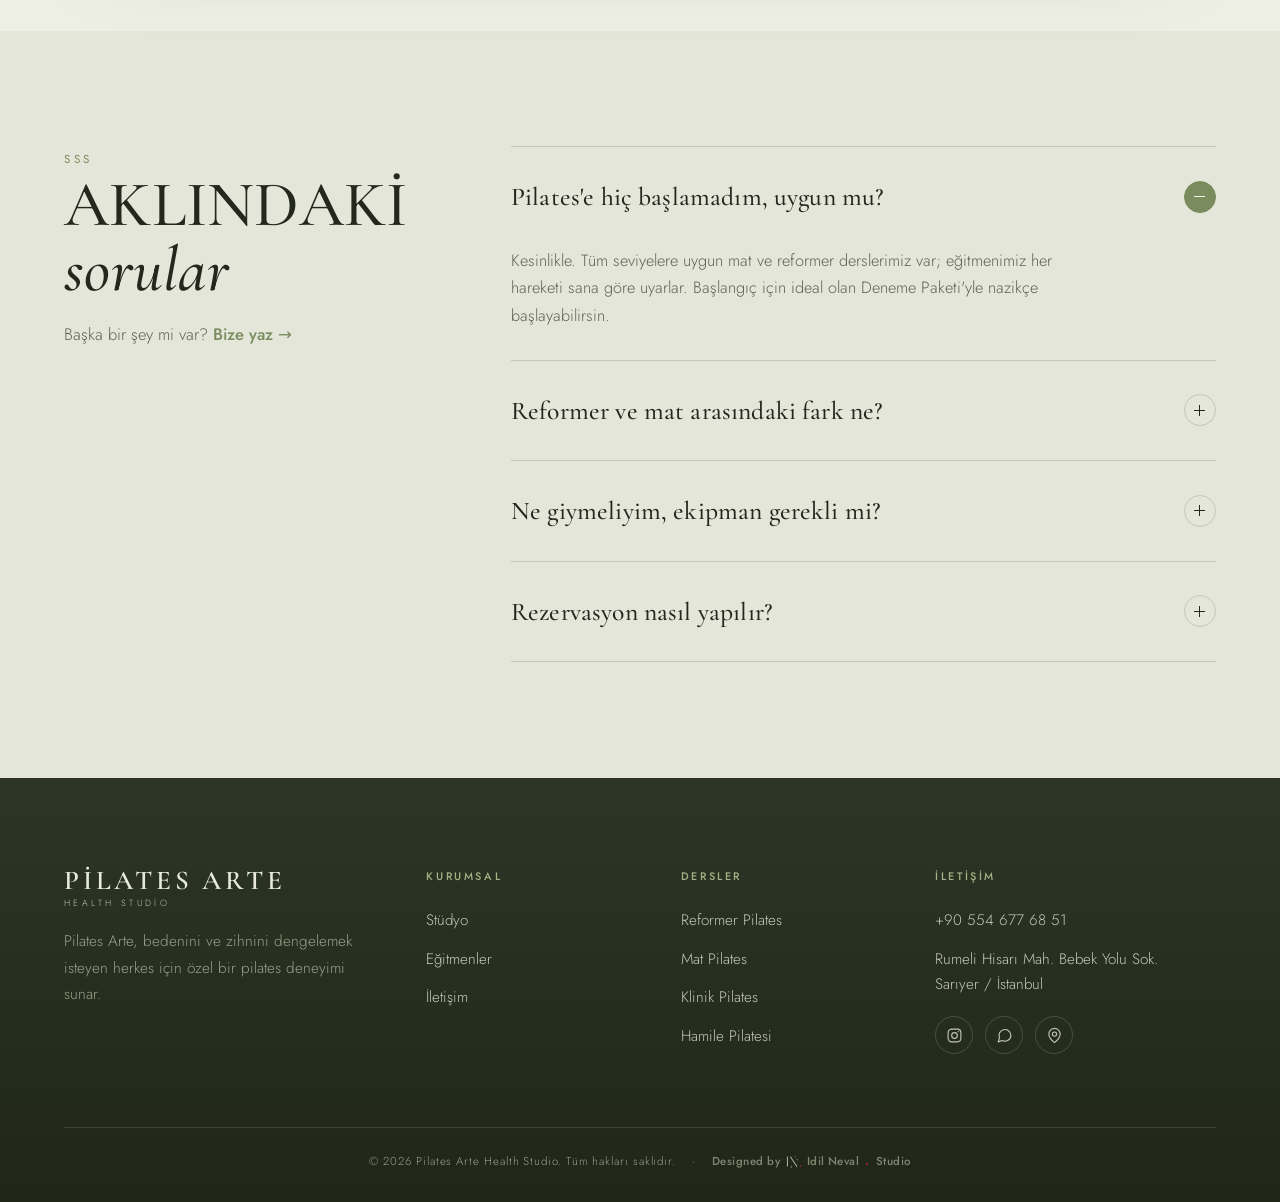
==== commit 89264f69: "fix: mobil scroll takılmasını gideren performans düzeltmeleri - Sabit navbar'daki backdrop-filter (b" ====
--- a/index.html
+++ b/index.html
@@ -119,8 +119,11 @@
 .nav{position:fixed;top:0;left:0;right:0;z-index:50;transition:background .4s, border-color .4s;border-bottom:1px solid transparent;}
 .nav__inner{max-width:1440px;margin-inline:auto;padding:26px clamp(20px,4vw,52px);
   display:flex;align-items:center;justify-content:space-between;gap:20px;}
-.nav.is-fixed{position:fixed;background:color-mix(in oklab,var(--cream) 92%, transparent);
-  backdrop-filter:blur(14px) saturate(1.05);border-bottom:1px solid var(--line);}
+.nav.is-fixed{position:fixed;background:var(--cream);border-bottom:1px solid var(--line);}
+@media (min-width:769px){
+  .nav.is-fixed{background:color-mix(in oklab,var(--cream) 92%, transparent);
+    backdrop-filter:blur(14px) saturate(1.05);}
+}
 .nav.is-fixed .brand,.nav.is-fixed .nav__links a{color:var(--ink);}
 .nav.is-fixed .nav__inner{padding-block:16px;}
 .brand{font-family:var(--font-display);line-height:1;color:#fff;transition:color .4s;white-space:nowrap;}
@@ -234,8 +237,9 @@
 .instructors{display:grid;grid-template-columns:1fr 1fr;gap:clamp(30px,4vw,56px);}
 .instructor__media{position:relative;aspect-ratio:4/5;border-radius:var(--radius);overflow:hidden;}
 .instructor__media image-slot{position:absolute;inset:0;z-index:1;width:100%;height:100%;border-radius:var(--radius);
-  filter:saturate(.96) brightness(.98);transition:transform .9s var(--ease), filter .6s var(--ease);will-change:transform;}
+  filter:saturate(.96) brightness(.98);transition:transform .9s var(--ease), filter .6s var(--ease);}
 .instructor__media:hover image-slot{filter:saturate(1.04) brightness(1.02);}
+@media (hover:hover){.instructor__media image-slot{will-change:transform;}}
 .instructor__scrim{position:absolute;inset:0 0 auto 0;height:50%;z-index:2;pointer-events:none;
   border-radius:var(--radius) var(--radius) 0 0;
   background:linear-gradient(180deg, rgba(14,19,13,.55) 0%, transparent 100%);}
@@ -257,8 +261,9 @@
 .studio{position:relative;border-radius:var(--radius);overflow:hidden;display:flex;align-items:center;
   min-height:clamp(440px,52vw,660px);}
 .studio image-slot{position:absolute;inset:0;width:100%;height:100%;border-radius:0;
-  filter:saturate(.96) brightness(.98);transition:transform 1.2s var(--ease);will-change:transform;}
+  filter:saturate(.96) brightness(.98);transition:transform 1.2s var(--ease);}
 .studio:hover image-slot{transform:scale(1.045);}
+@media (hover:hover){.studio image-slot{will-change:transform;}}
 .studio__scrim{position:absolute;inset:0;z-index:1;pointer-events:none;
   background:linear-gradient(90deg, var(--cream) 3%, color-mix(in oklab,var(--cream) 90%, transparent) 30%, color-mix(in oklab,var(--cream) 32%, transparent) 52%, transparent 72%);}
 .studio__text{position:relative;z-index:2;max-width:44ch;padding:clamp(30px,4vw,72px);}
@@ -673,7 +678,7 @@
       <div class="instructors">
         <article class="instructor" data-reveal>
           <div class="instructor__media">
-            <image-slot id="t-1" src="uploads/ahmet.png" placeholder="Eğitmen fotoğrafı"></image-slot>
+            <image-slot id="t-1" src="uploads/ahmet.webp" placeholder="Eğitmen fotoğrafı"></image-slot>
             <div class="instructor__scrim"></div>
             <span class="instructor__tag">Hareket Uzmanı</span>
           </div>
@@ -692,7 +697,7 @@
         </article>
         <article class="instructor" data-reveal>
           <div class="instructor__media">
-            <image-slot id="t-2" src="uploads/ahmet2.png" placeholder="Eğitmen fotoğrafı"></image-slot>
+            <image-slot id="t-2" src="uploads/ahmet2.webp" placeholder="Eğitmen fotoğrafı"></image-slot>
             <div class="instructor__scrim"></div>
             <span class="instructor__tag">Hareket Uzmanı</span>
           </div>
@@ -1125,7 +1130,7 @@
       root.innerHTML =
         '<style>' + stylesheet + '</style>' +
         '<div class="frame" part="frame">' +
-        '  <img part="image" alt="" draggable="false" style="display:none">' +
+        '  <img part="image" alt="" draggable="false" style="display:none" loading="lazy" decoding="async">' +
         '  <div class="empty" part="empty">' + icon +
         '    <div class="cap"></div>' +
         '    <div class="sub">or <u>browse files</u></div></div>' +
@@ -1692,6 +1697,16 @@
   window.addEventListener('load', revealCheck);
   setTimeout(revealCheck, 250);
   setTimeout(revealAll, 1600);
+
+  // drop will-change once the reveal transition finishes — keeping it forever
+  // pins every [data-reveal] element to its own compositor layer, which adds
+  // up on mobile GPUs and contributes to scroll jank.
+  document.addEventListener('transitionend', function(e){
+    var el = e.target;
+    if(el && el.hasAttribute && el.hasAttribute('data-reveal') && el.classList.contains('in')){
+      el.style.willChange = 'auto';
+    }
+  });
 })();
 </script>
 <script>
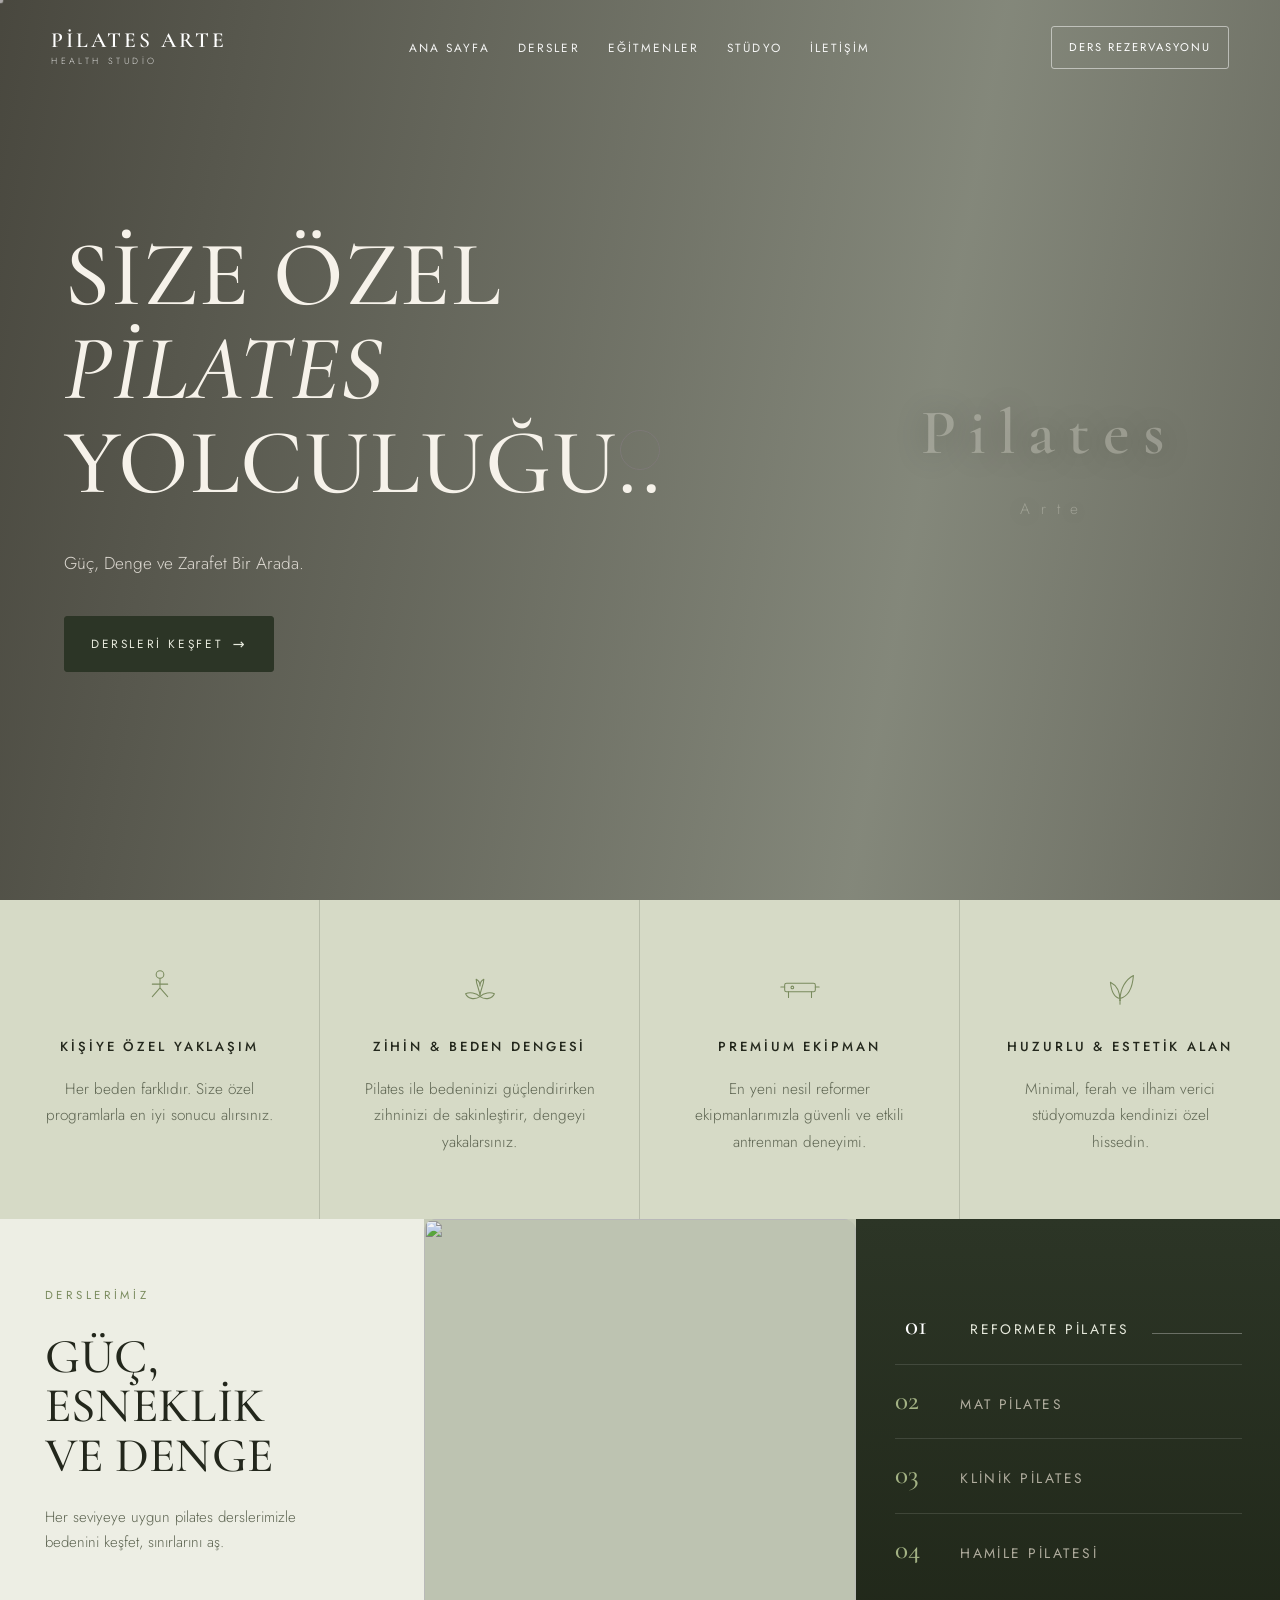
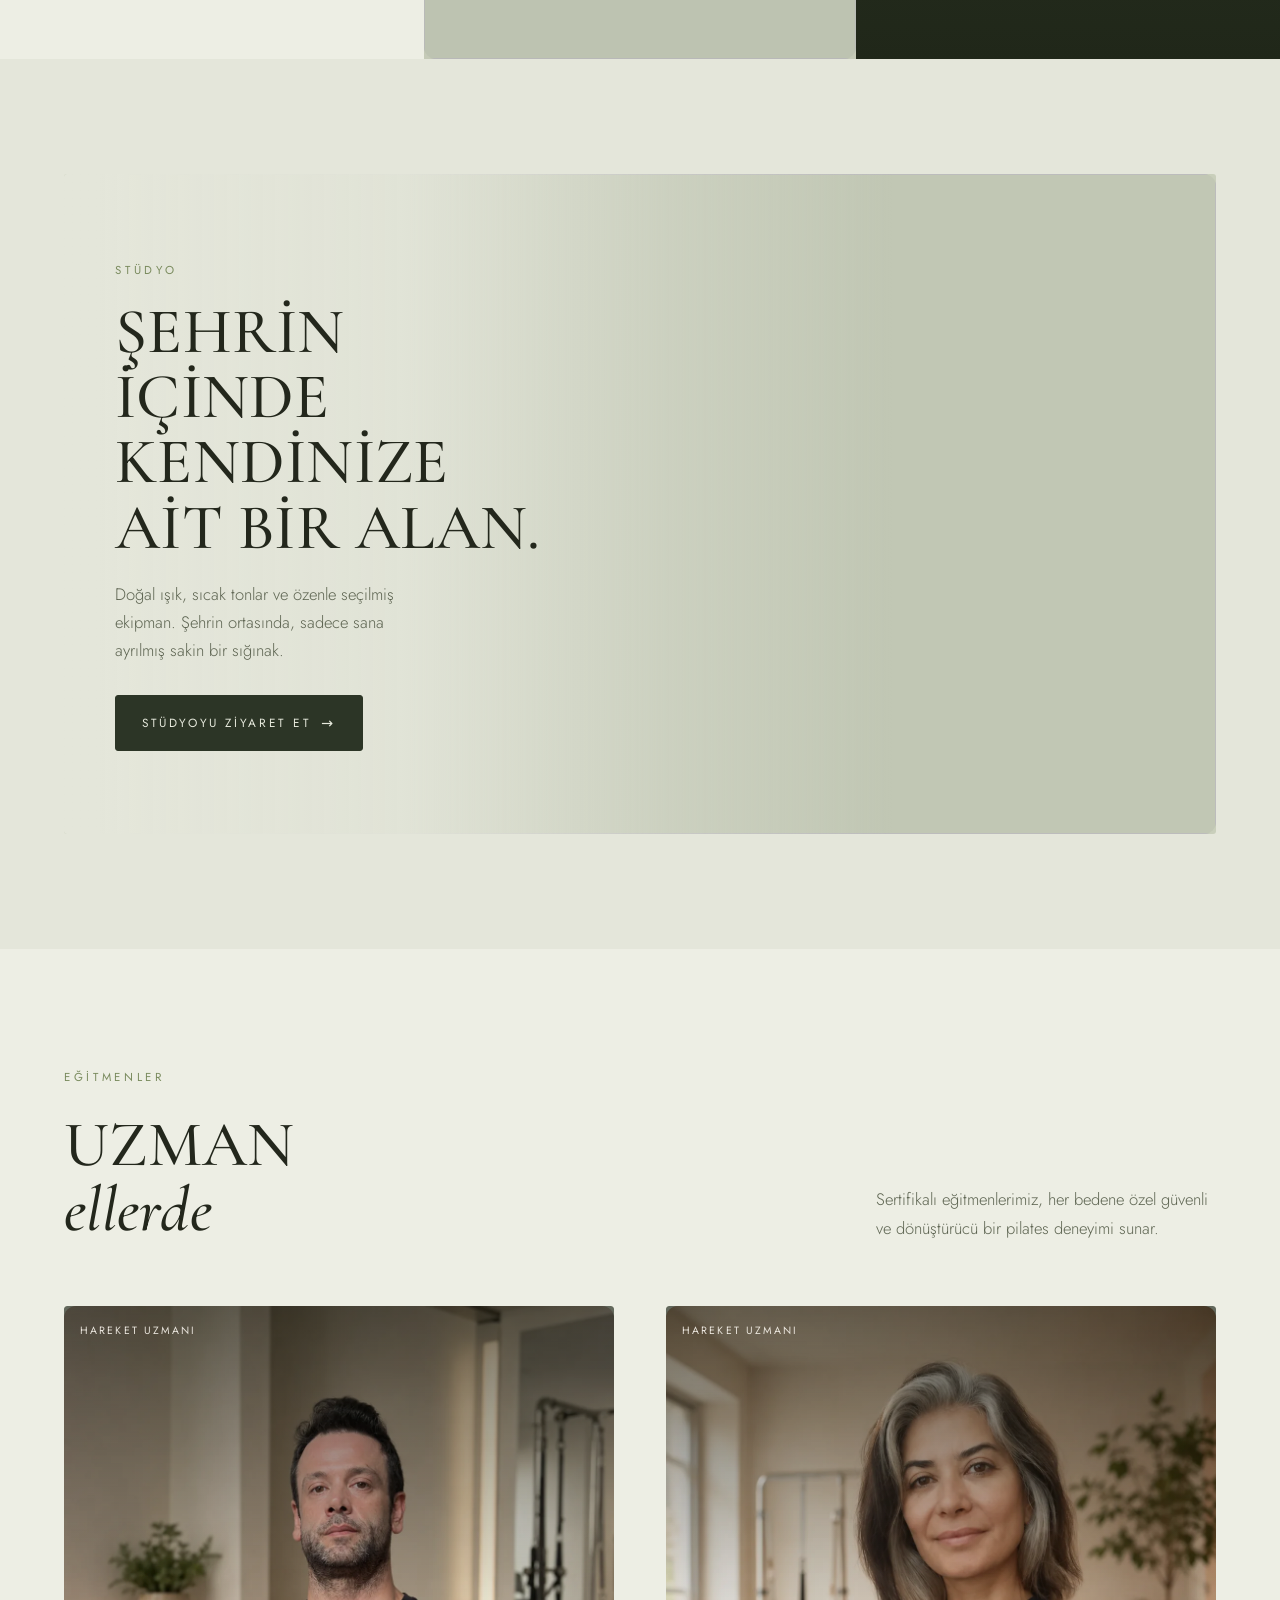
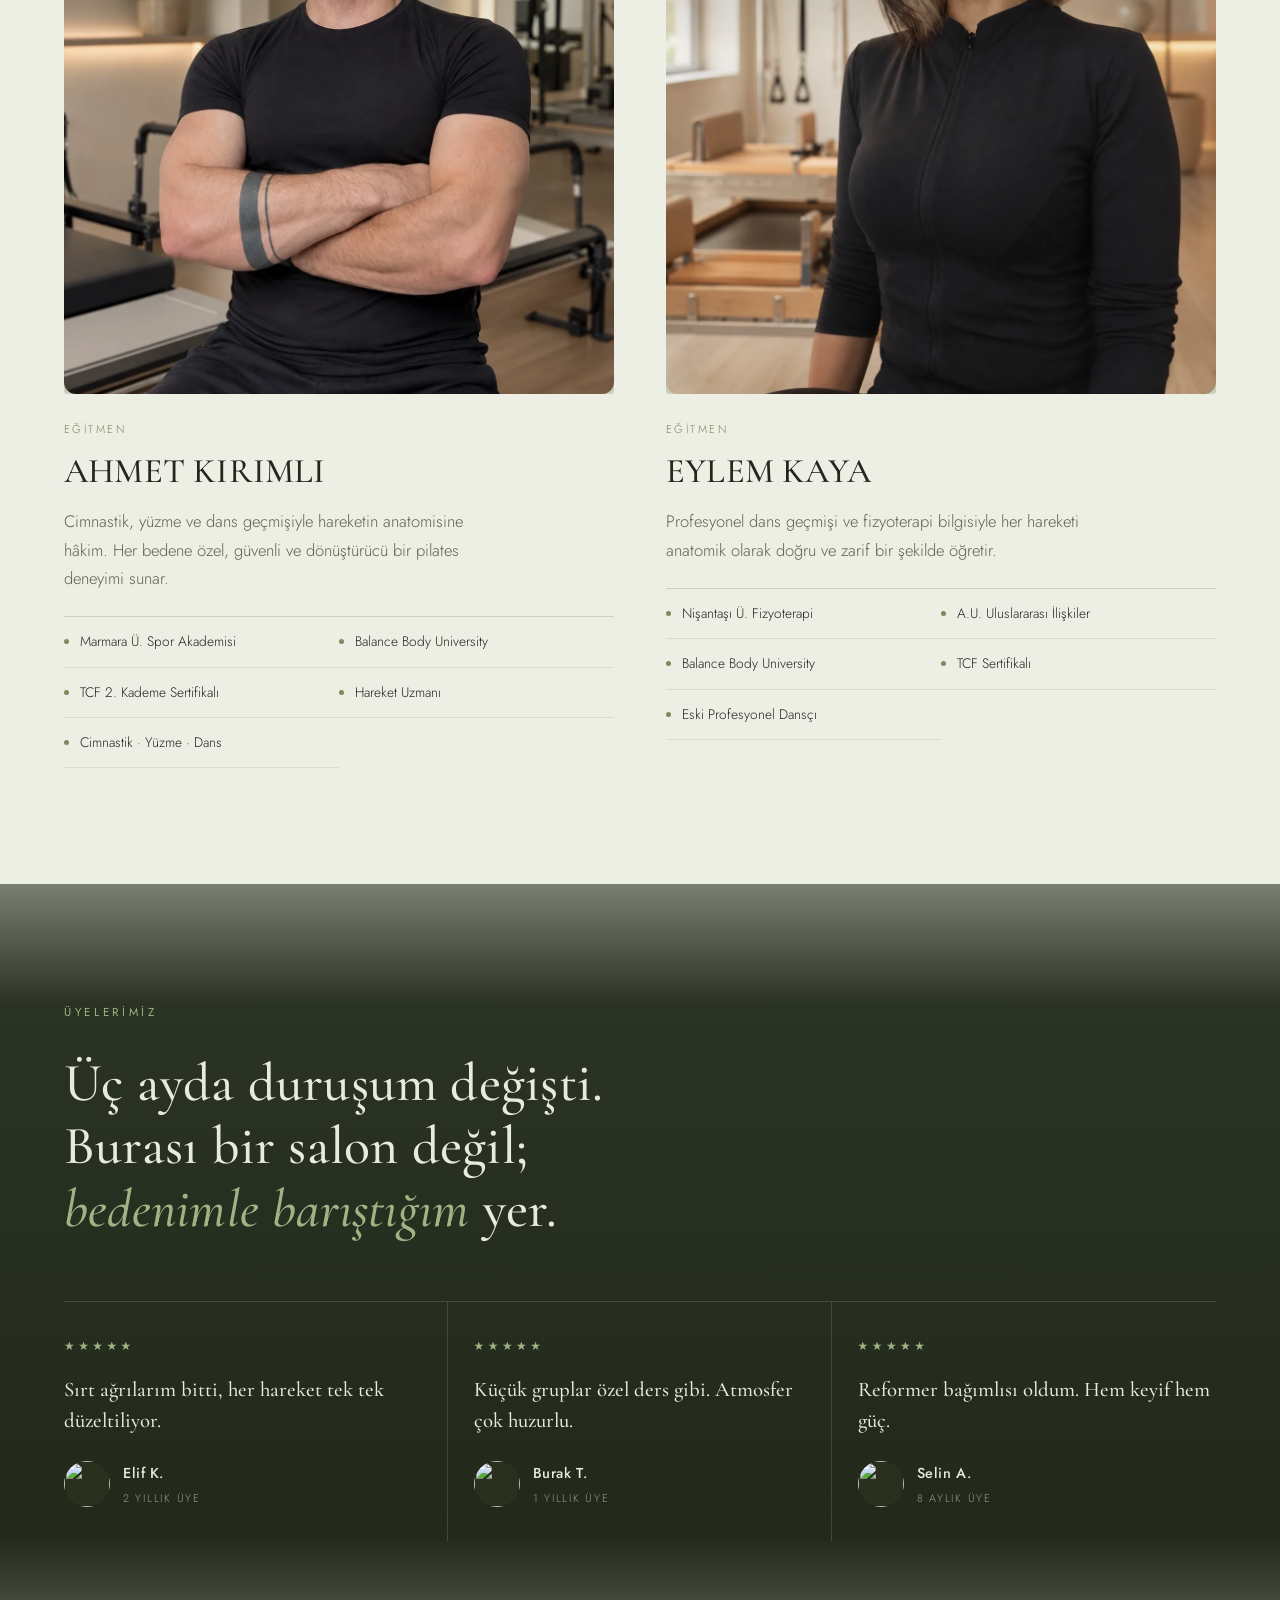
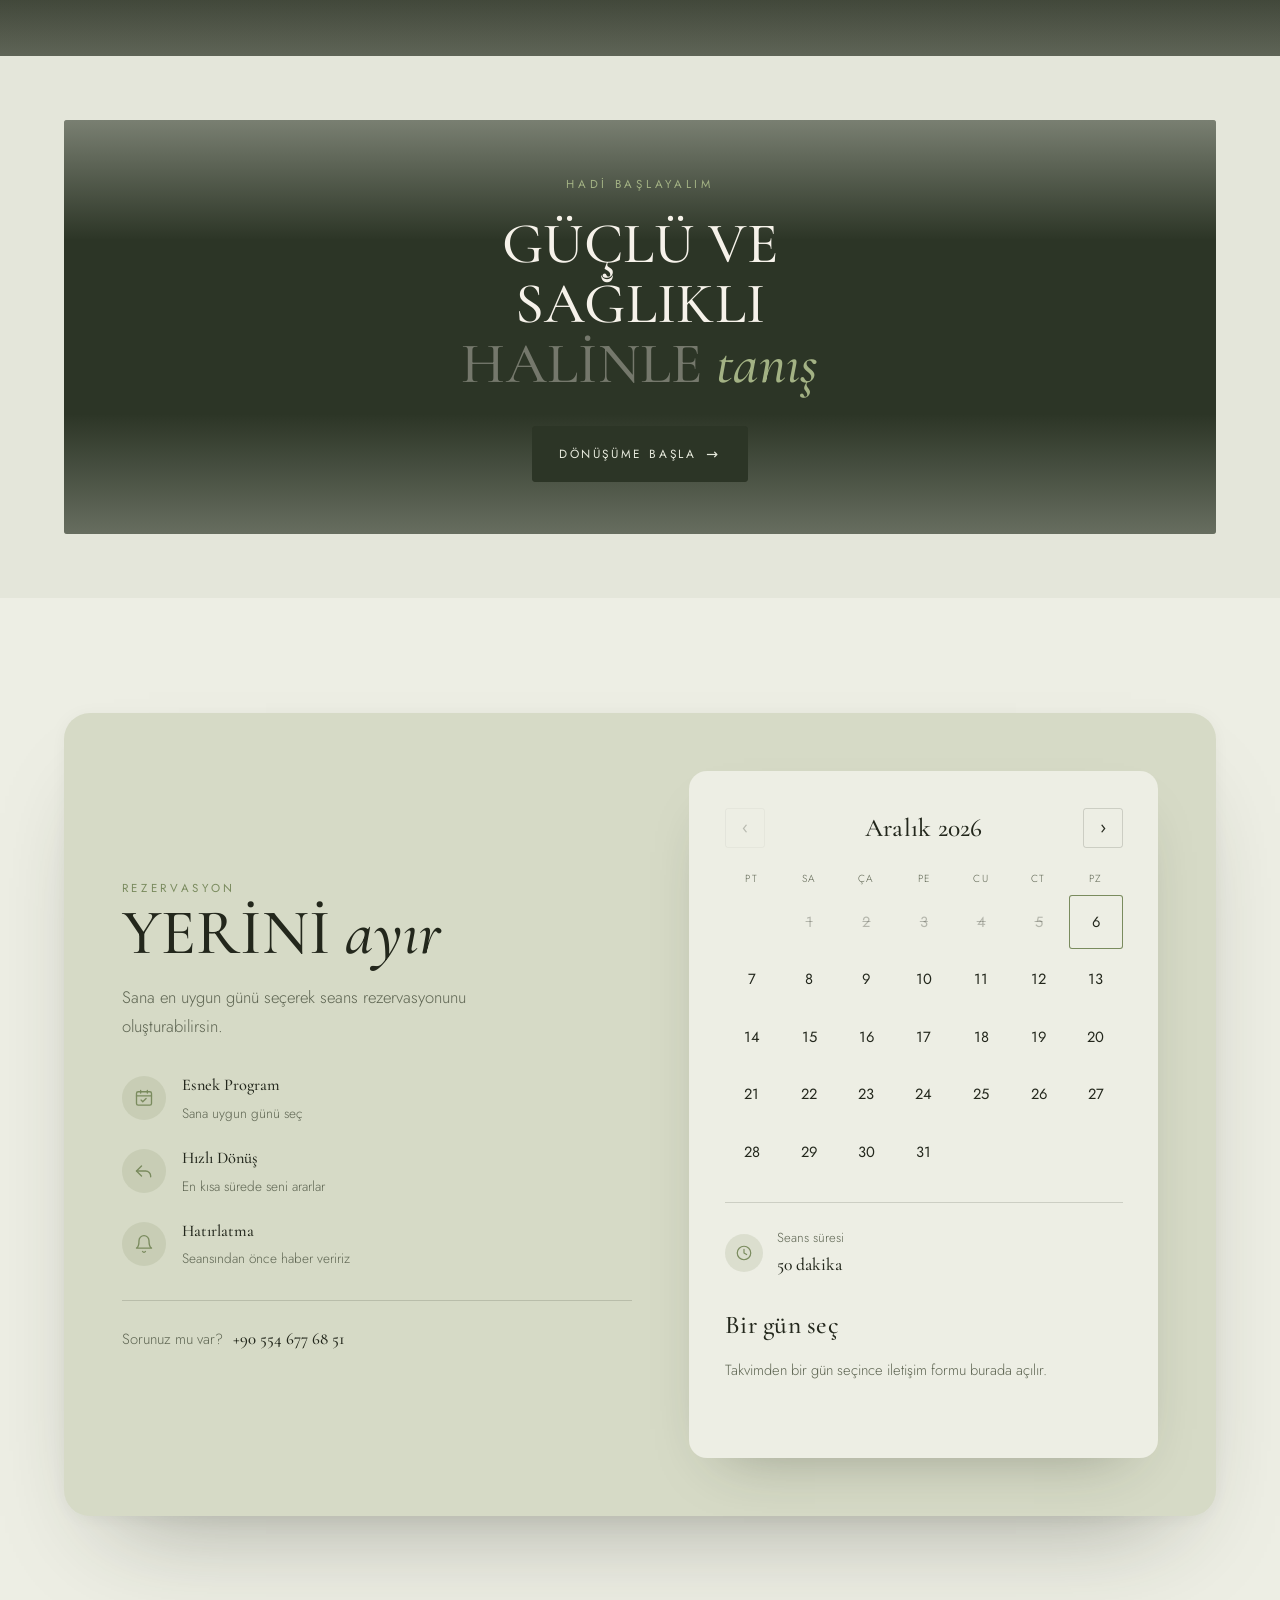
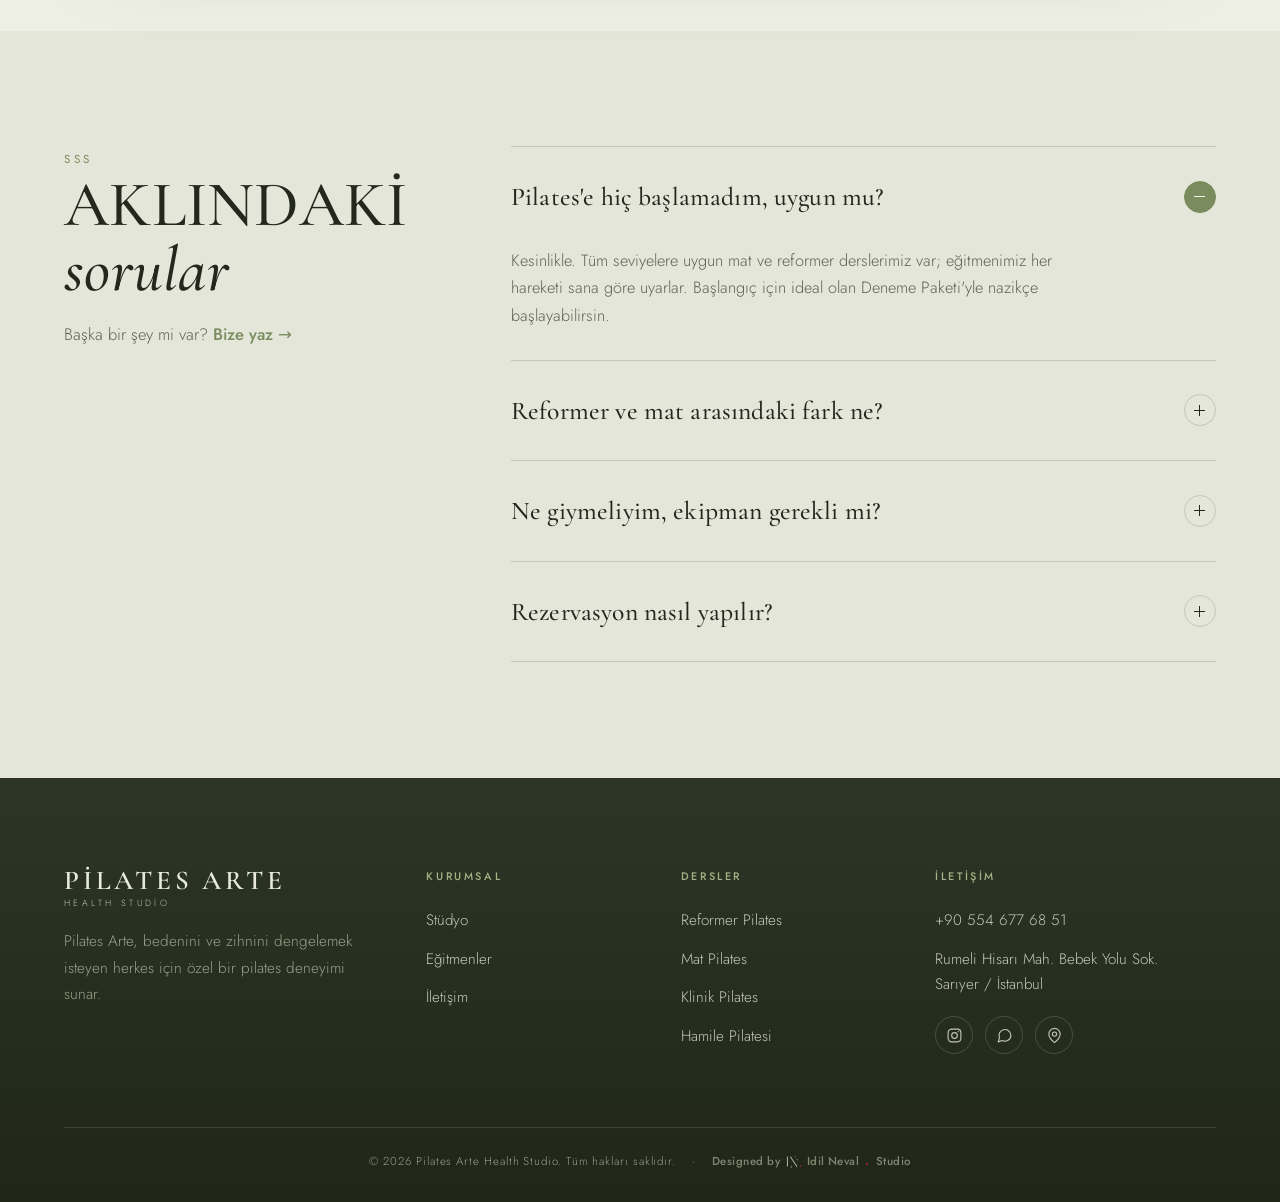
==== commit 0ad342aa: "fix: mobilde görsele dokununca scroll'un kesilmesini gider image-slot bileşeninin gösterdiği <img>'e" ====
--- a/index.html
+++ b/index.html
@@ -1061,7 +1061,7 @@
     // same left/top/width/height in frame-%, computed by _applyView(), so the
     // inside-mask crop and the outside-mask spill stay pixel-aligned.
     '.frame img{position:absolute;max-width:none;transform:translate(-50%,-50%);' +
-    '  -webkit-user-drag:none;user-select:none;touch-action:none}' +
+    '  -webkit-user-drag:none;user-select:none}' +
     // Reframe mode (double-click): the full image spills past the mask. The
     // spill layer is sized to the IMAGE bounds so its corners are where the
     // resize handles belong. The ghost <img> inside is translucent; the real
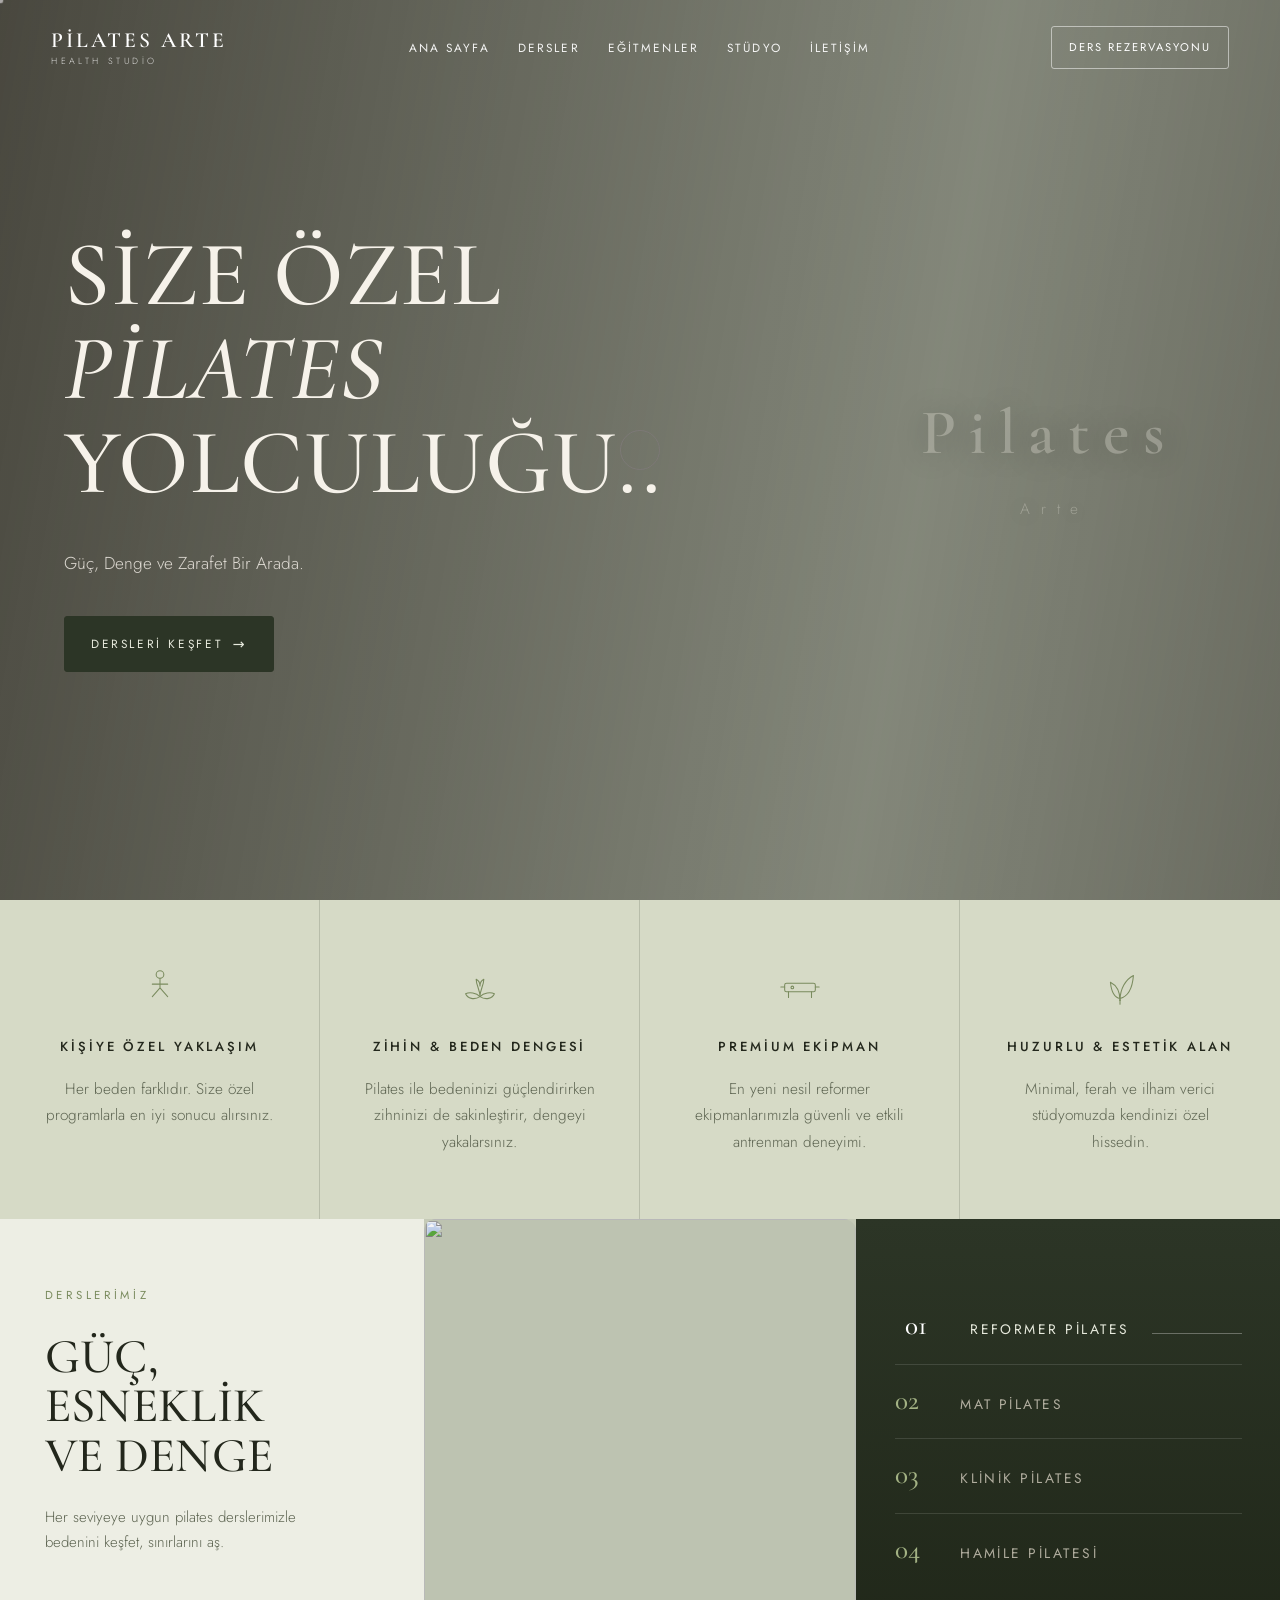
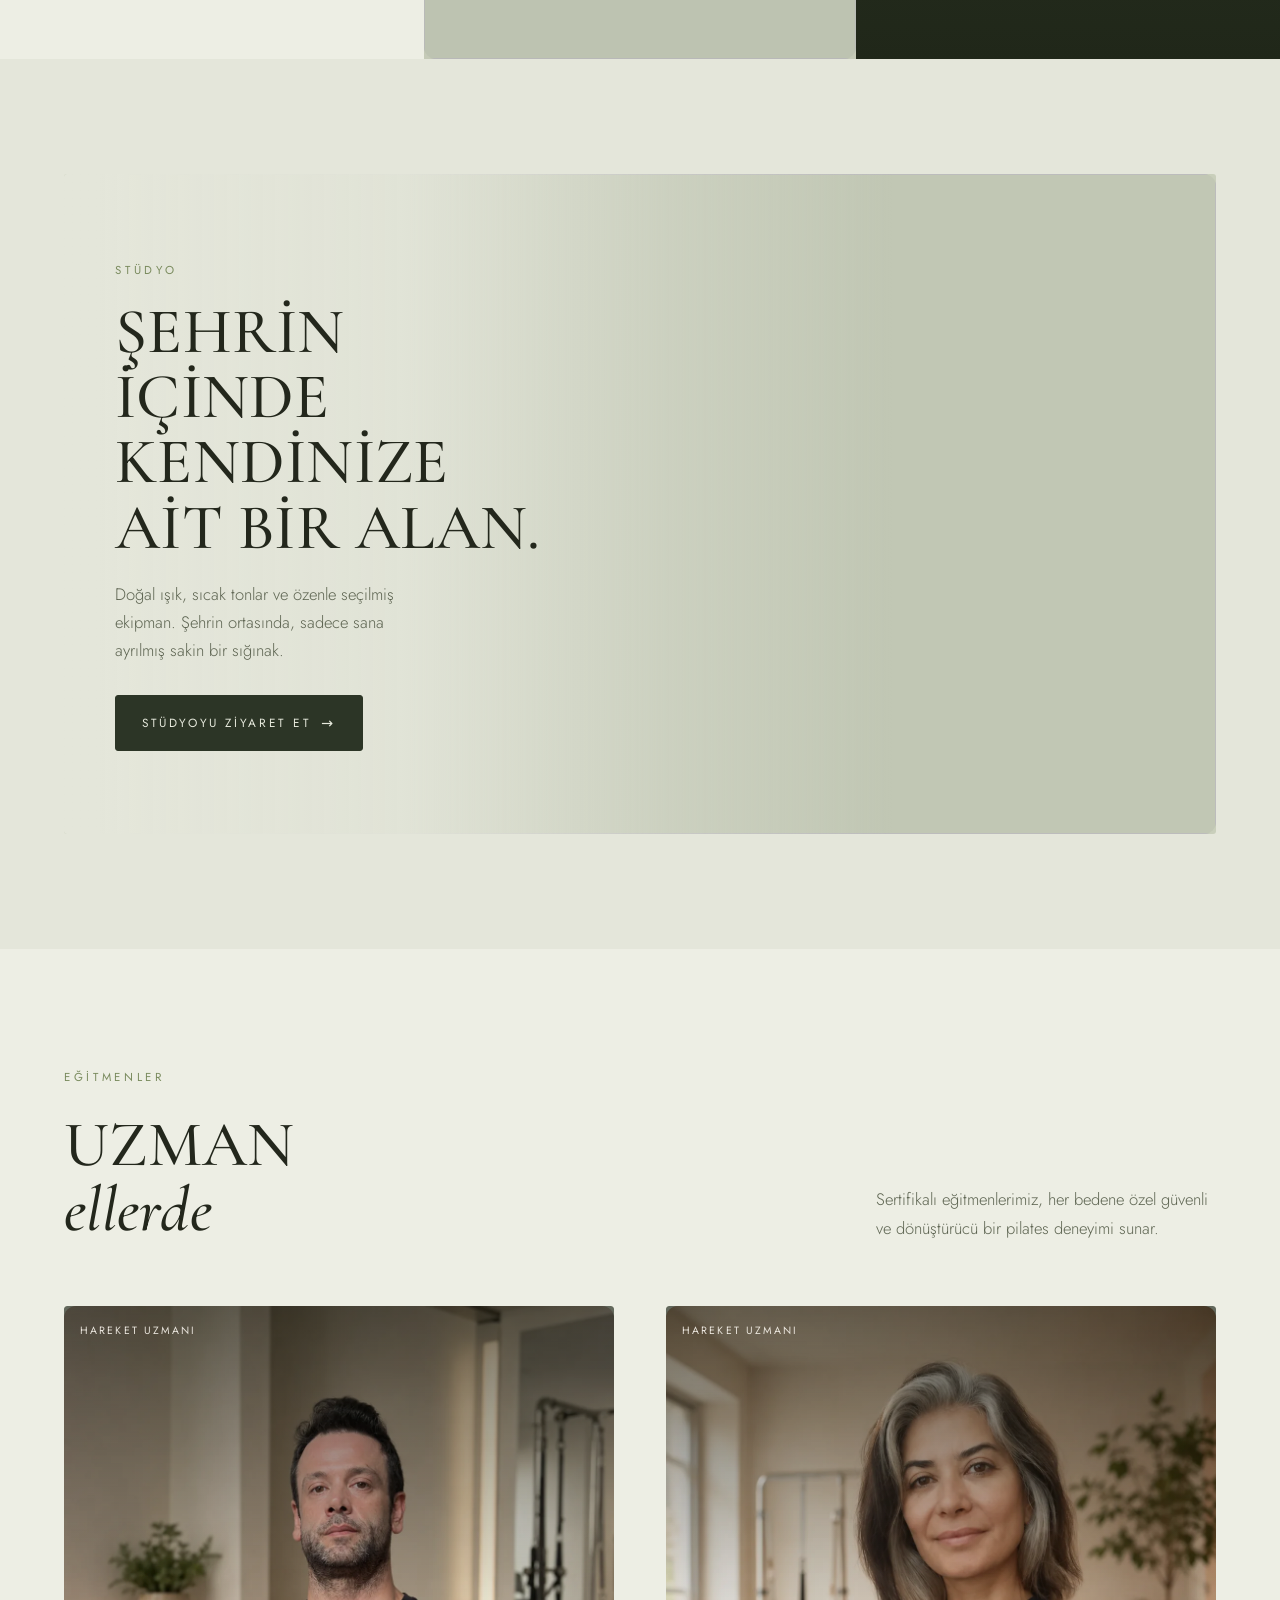
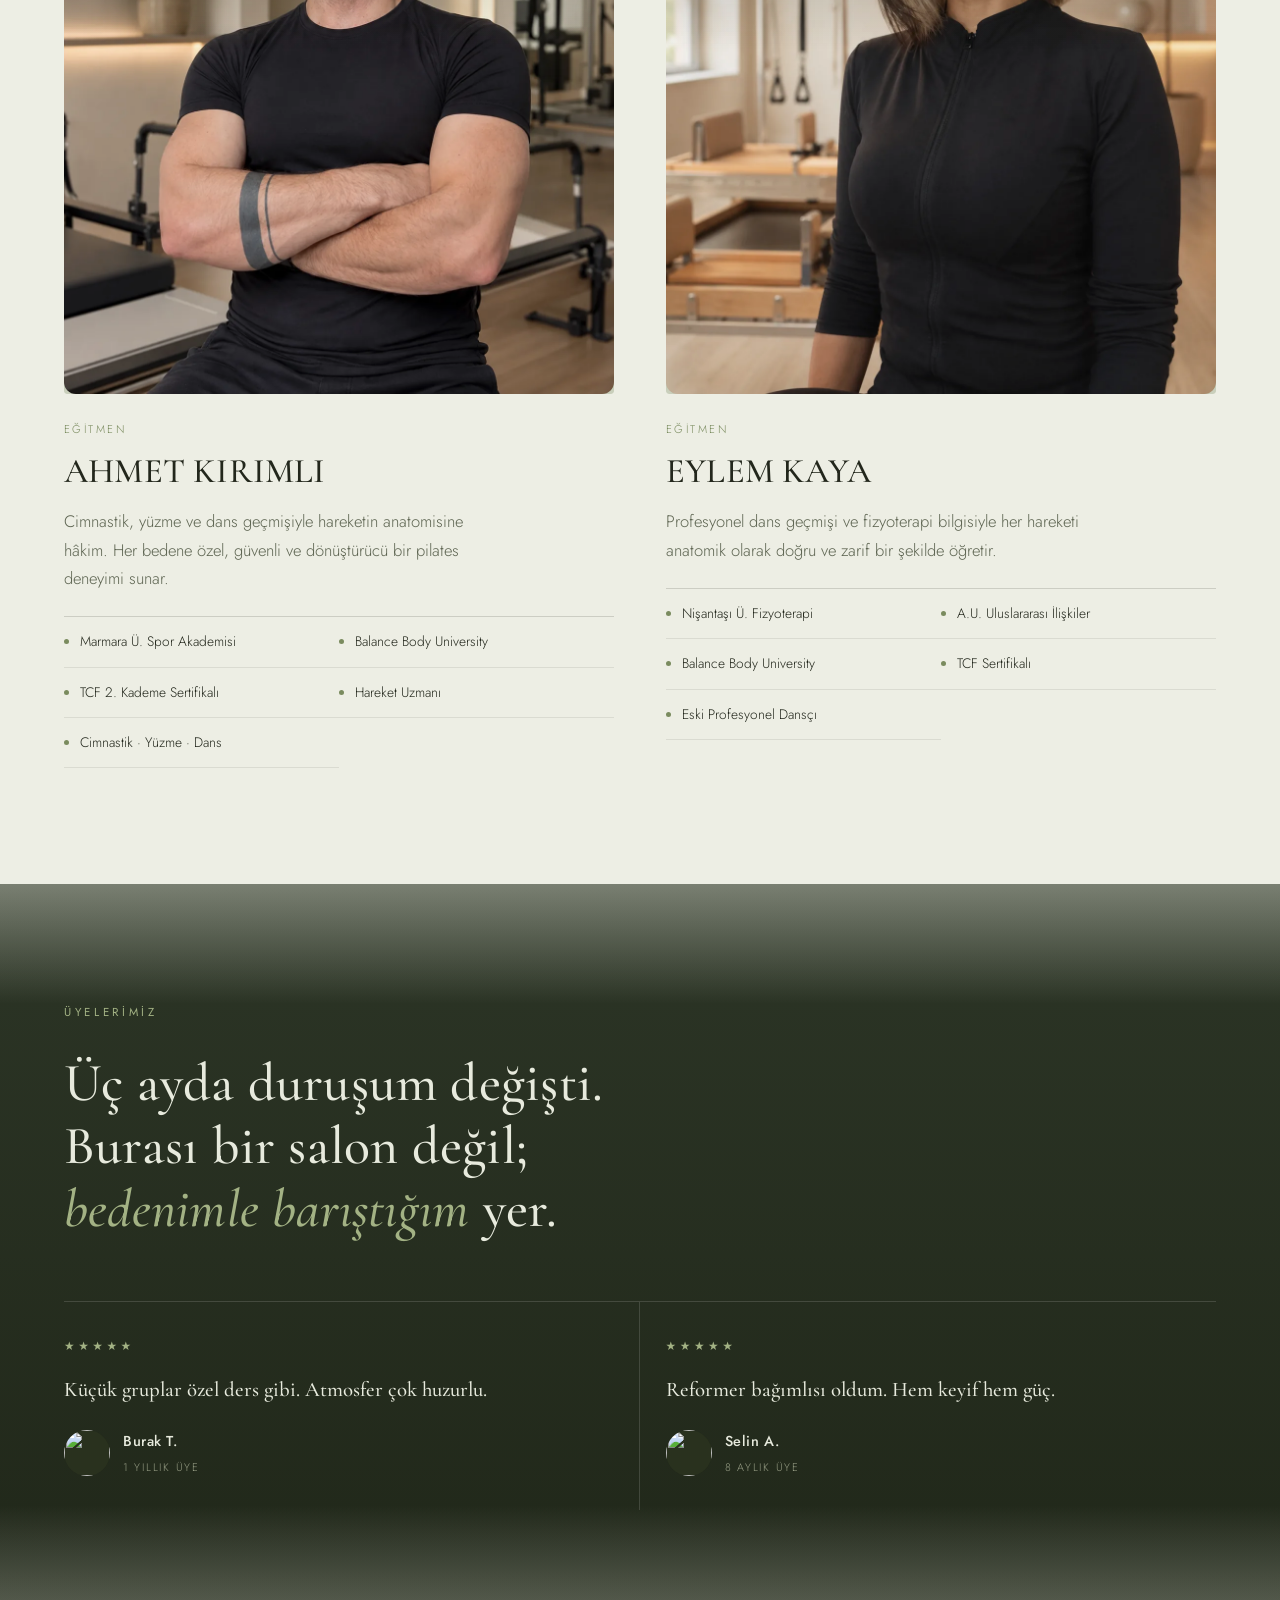
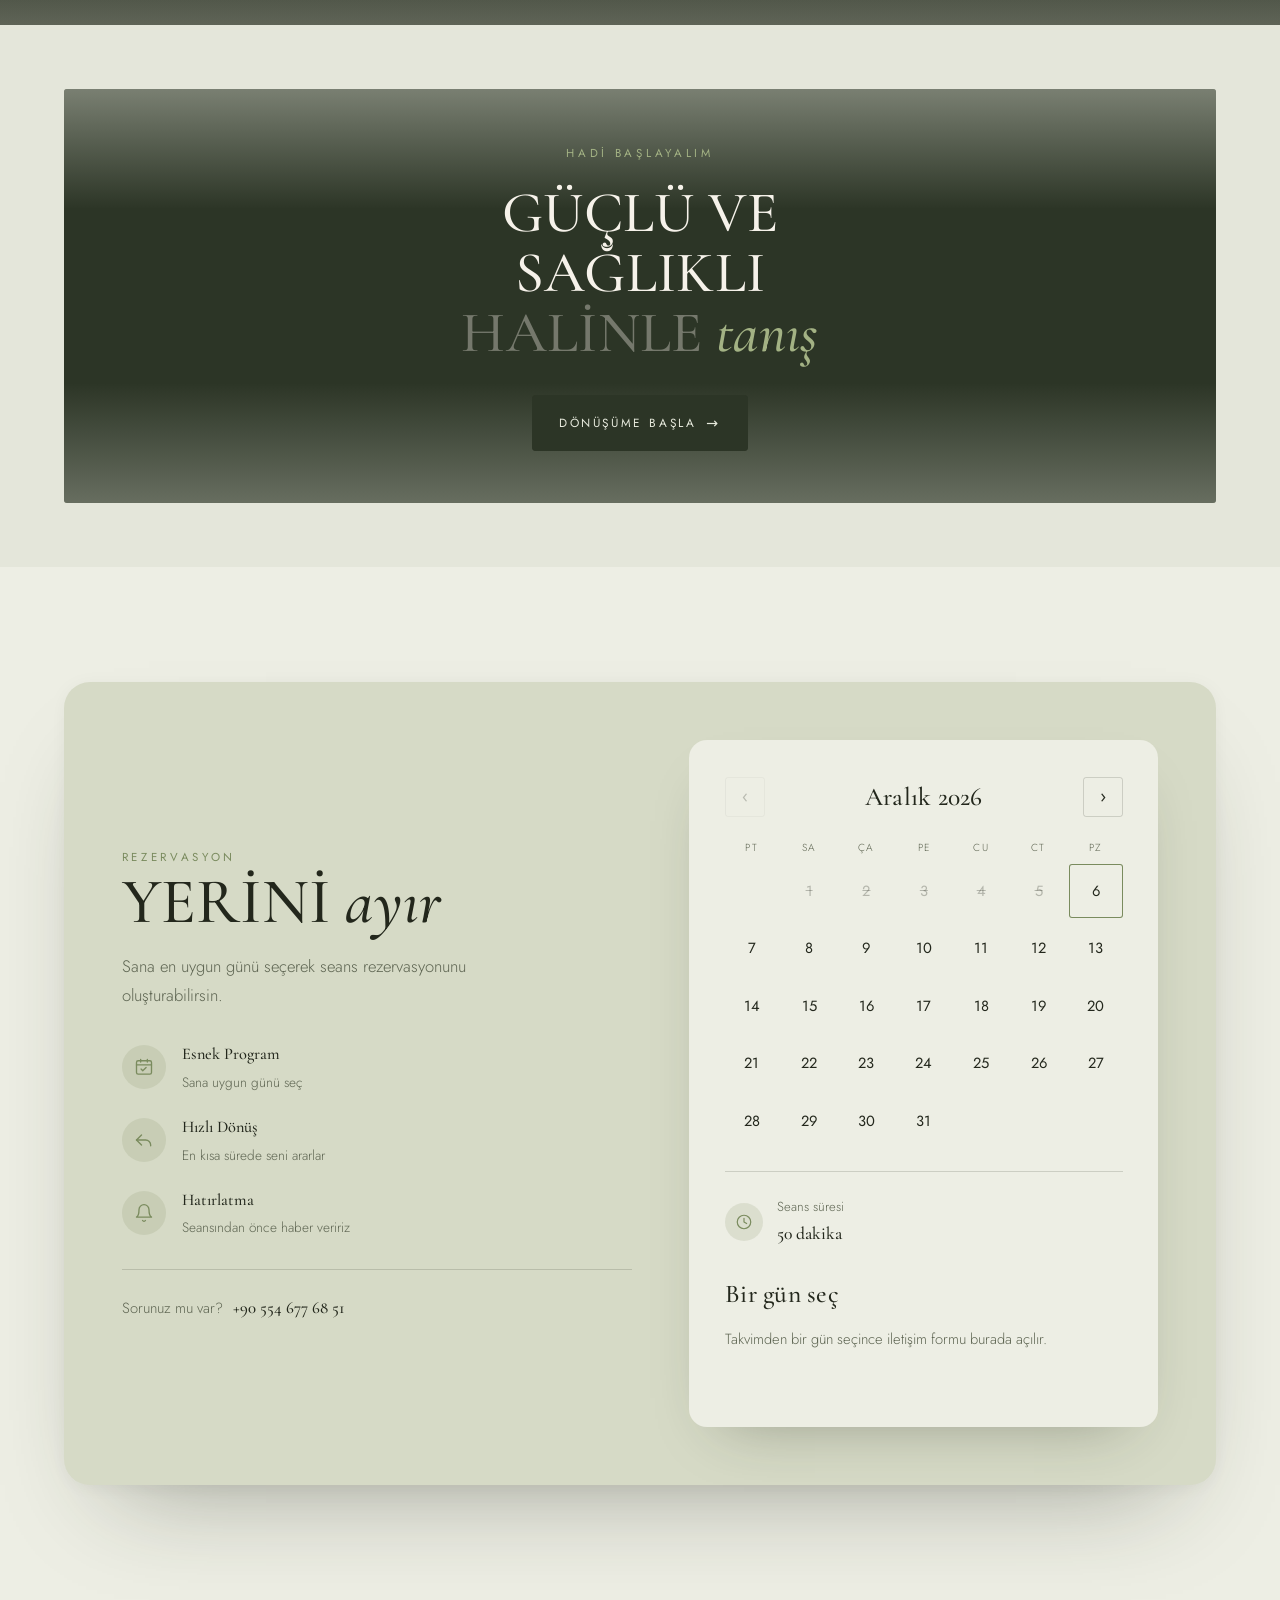
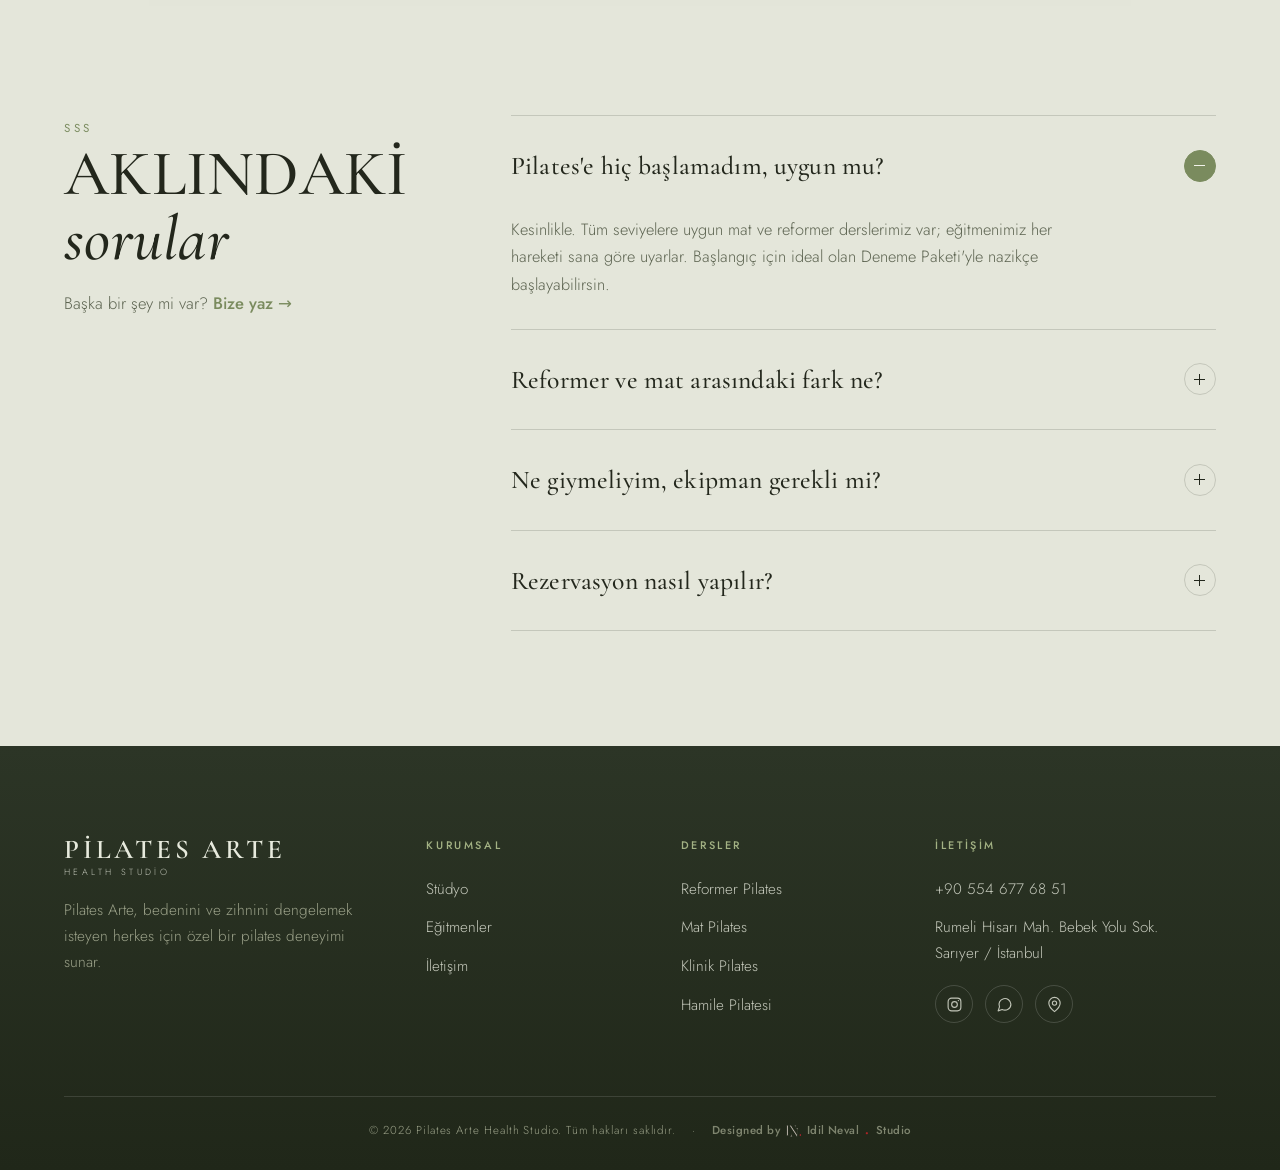
==== commit 19f41e3f: "Remove Elif K. testimonial from homepage reviews Co-Authored-By: Claude Opus 5.5 <noreply@anthropic." ====
--- a/index.html
+++ b/index.html
@@ -280,7 +280,7 @@
 .quote-feature{font-family:var(--font-display);font-weight:500;font-size:clamp(2rem,4.2vw,3.4rem);
   line-height:1.18;letter-spacing:.004em;max-width:26ch;margin:0 0 60px;text-wrap:balance;}
 .quote-feature .accent,.quote-feature .serif{font-style:italic;color:var(--accent);}
-.quotes{display:grid;grid-template-columns:repeat(3,1fr);gap:0;border-top:1px solid var(--line);}
+.quotes{display:grid;grid-template-columns:repeat(2,1fr);gap:0;border-top:1px solid var(--line);}
 .quote{display:flex;flex-direction:column;padding:34px clamp(20px,2vw,36px) 34px;border-right:1px solid var(--line);}
 .quote:first-child{padding-left:0;}
 .quote:last-child{border-right:none;padding-right:0;}
@@ -726,11 +726,6 @@
         <blockquote class="quote-feature" style="margin-top:26px">Üç ayda duruşum değişti. Burası bir salon değil; <span class="accent">bedenimle barıştığım</span> yer.</blockquote>
       </div>
       <div class="quotes">
-        <div class="quote" data-reveal>
-          <div class="stars">★★★★★</div>
-          <p>Sırt ağrılarım bitti, her hareket tek tek düzeltiliyor.</p>
-          <div class="who"><image-slot id="q-1" shape="circle" src="https://images.unsplash.com/photo-1494790108377-be9c29b29330?auto=format&amp;fit=crop&amp;w=160&amp;q=80" placeholder=""></image-slot><div><b>Elif K.</b><span>2 yıllık üye</span></div></div>
-        </div>
         <div class="quote" data-reveal>
           <div class="stars">★★★★★</div>
           <p>Küçük gruplar özel ders gibi. Atmosfer çok huzurlu.</p>
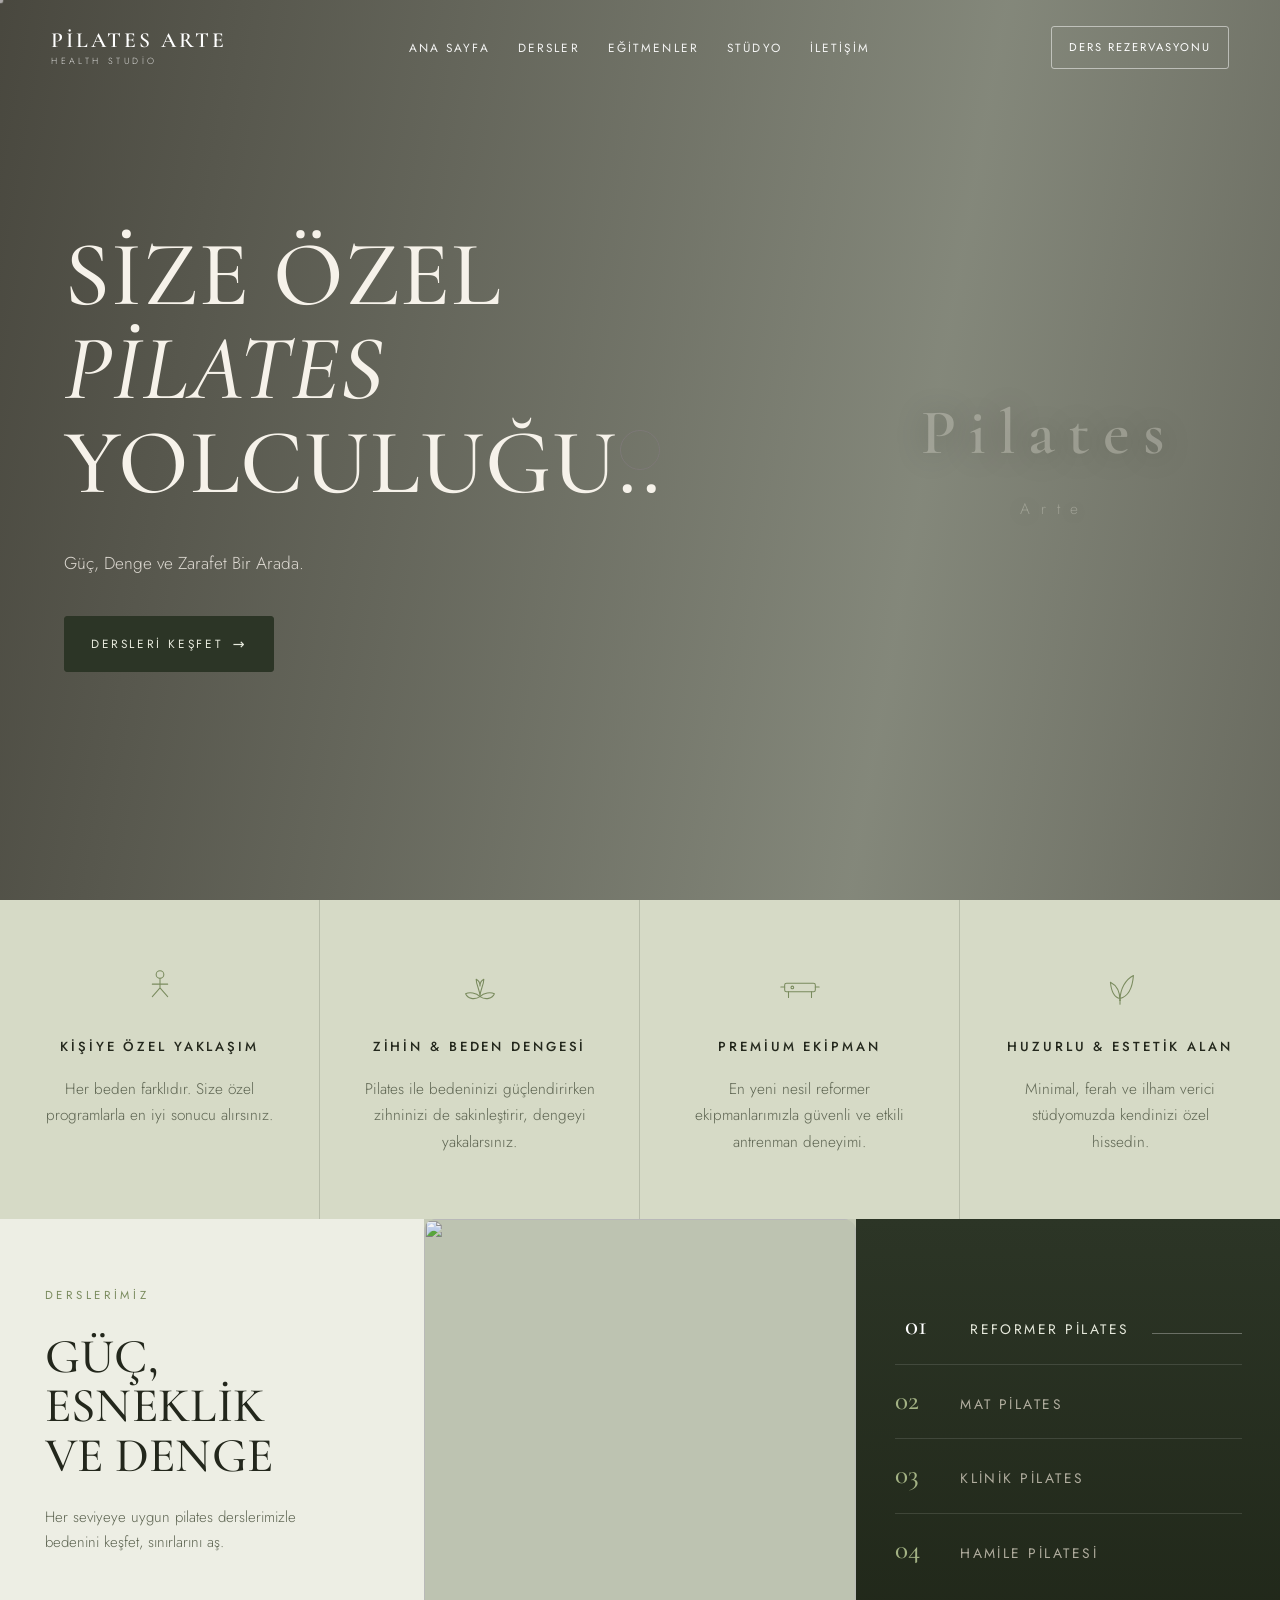
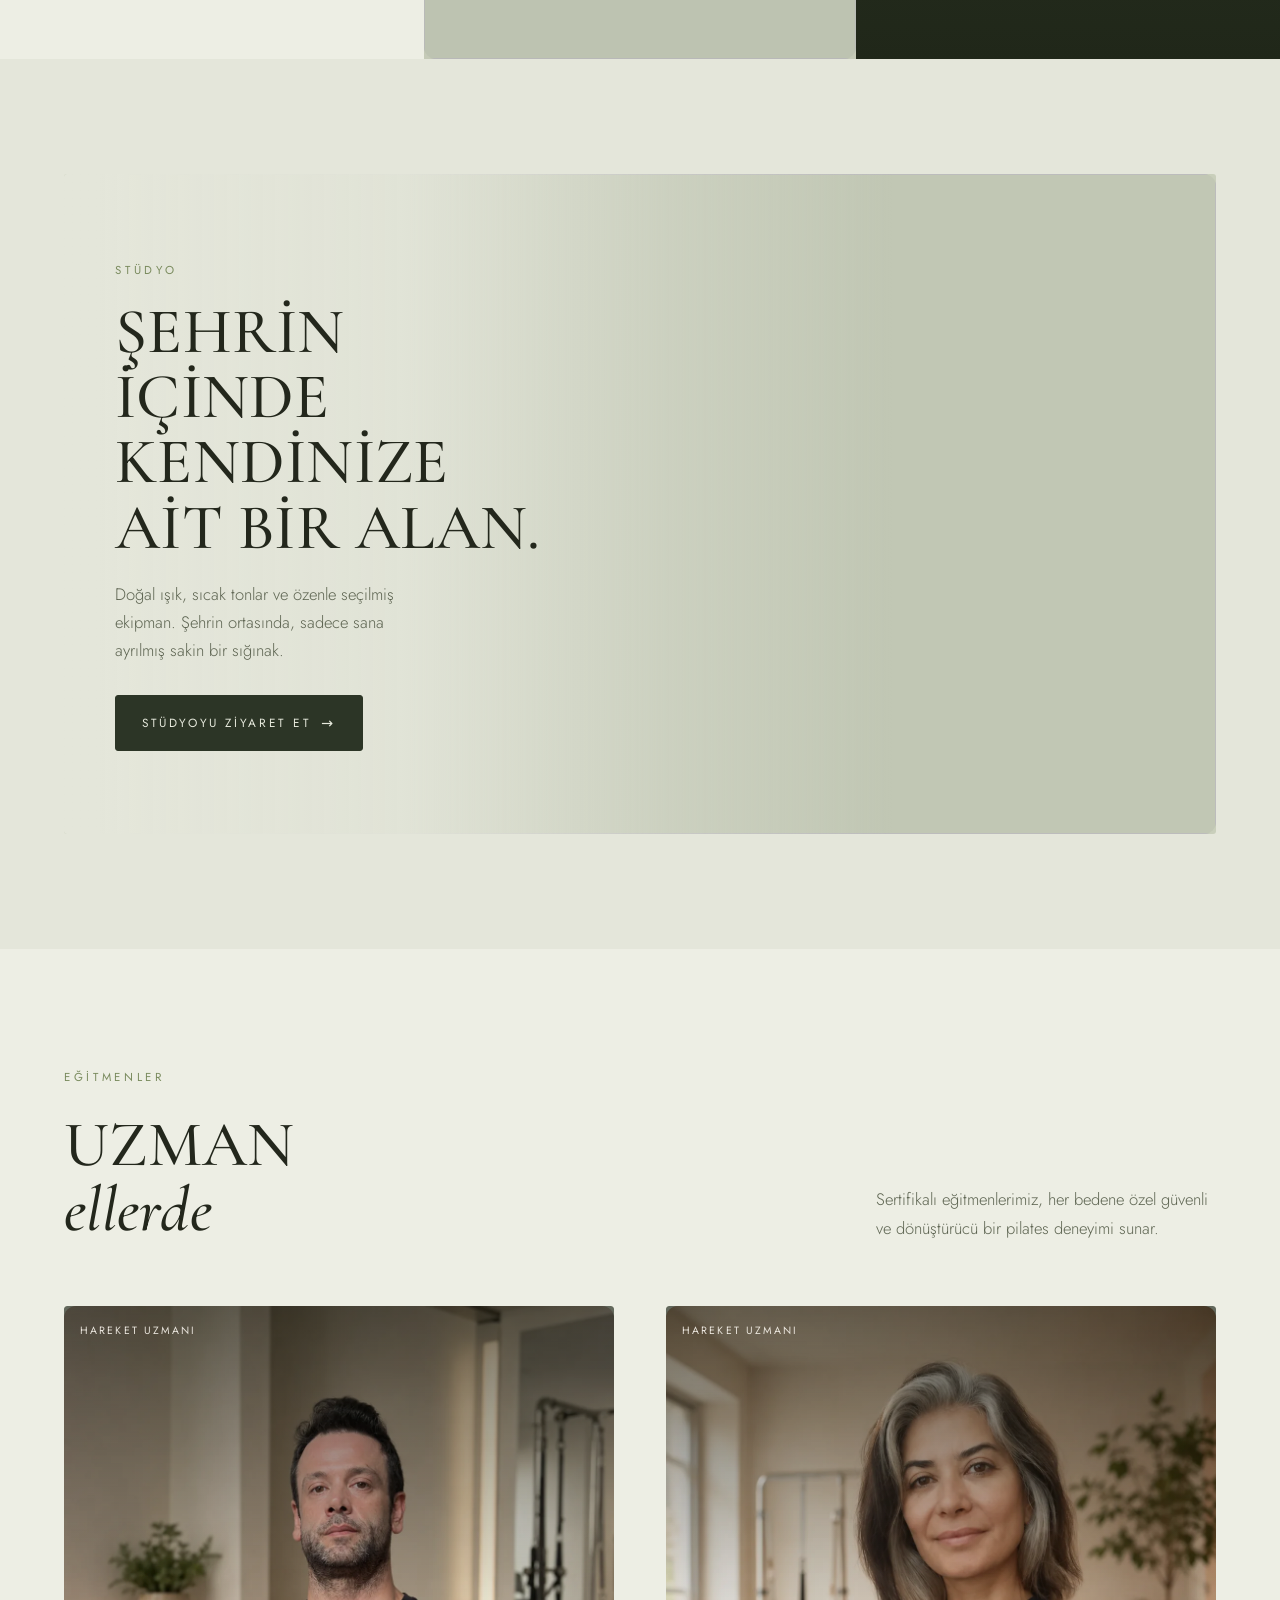
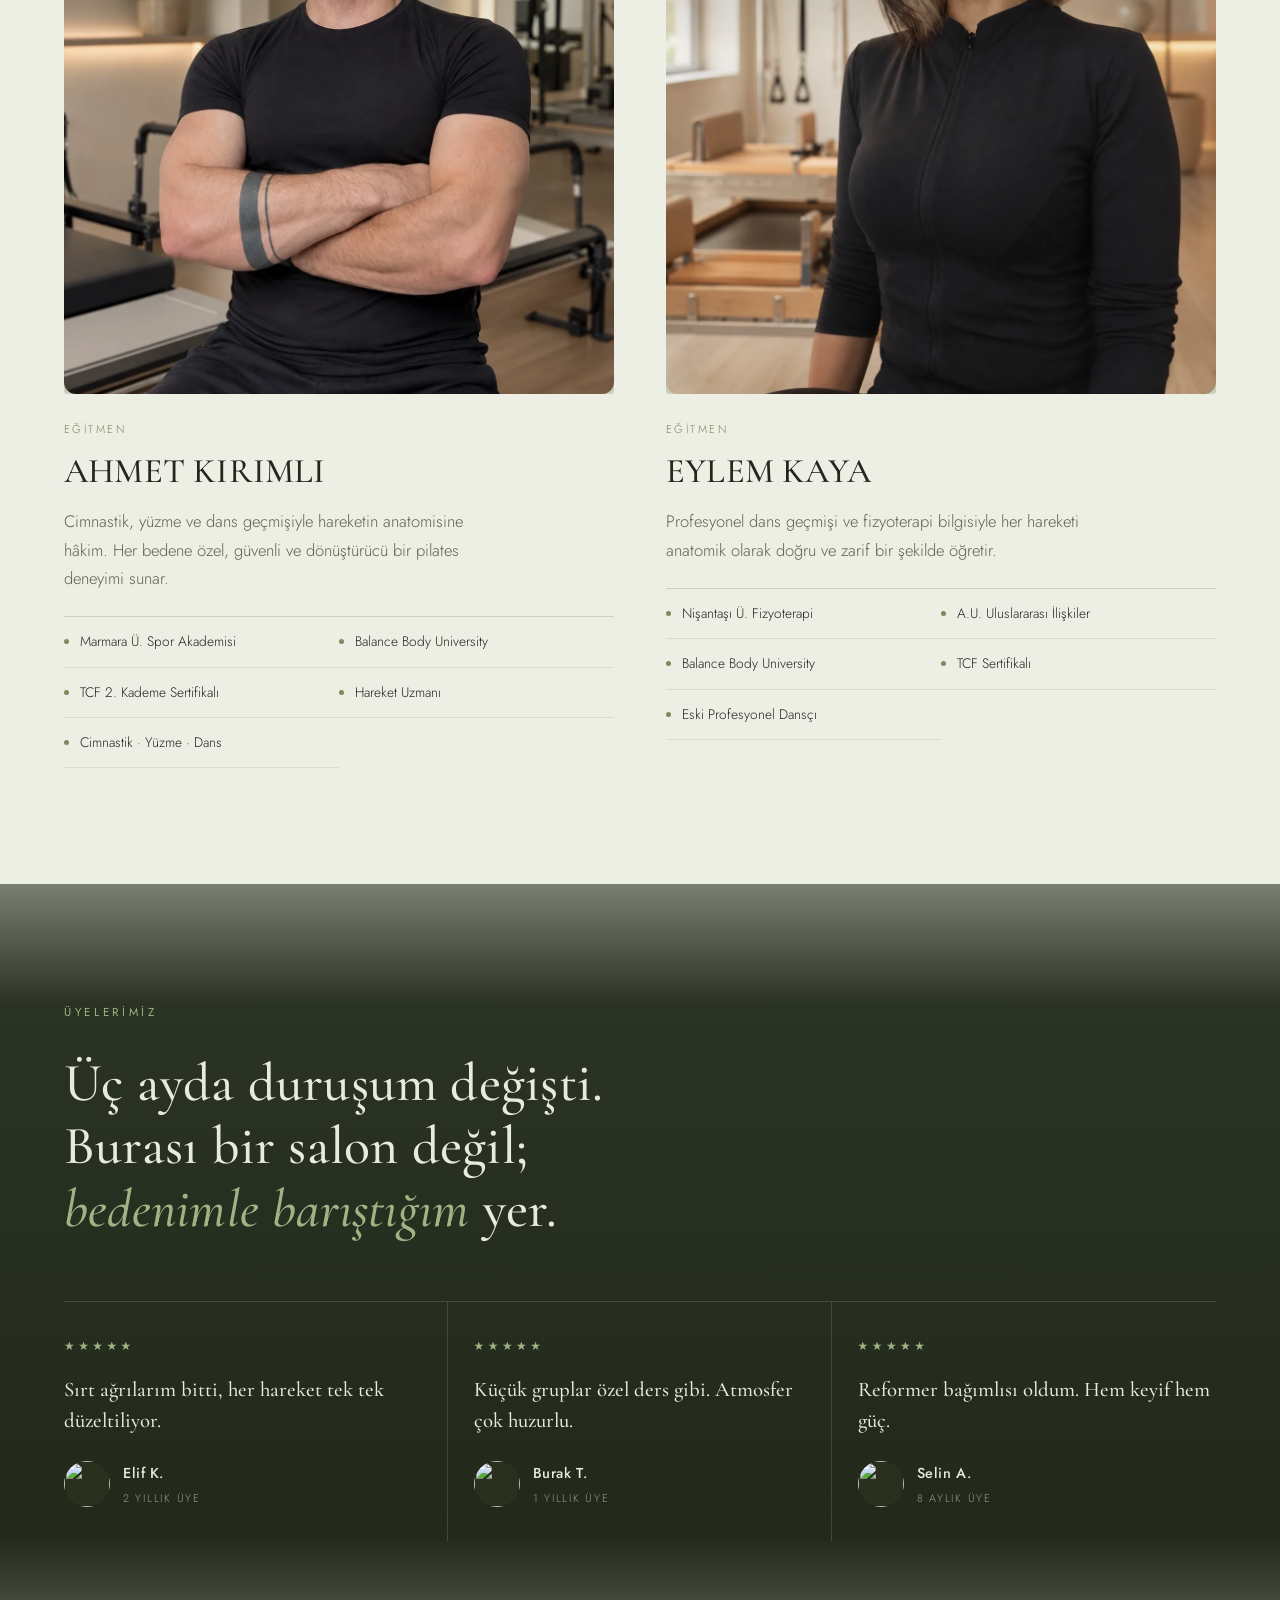
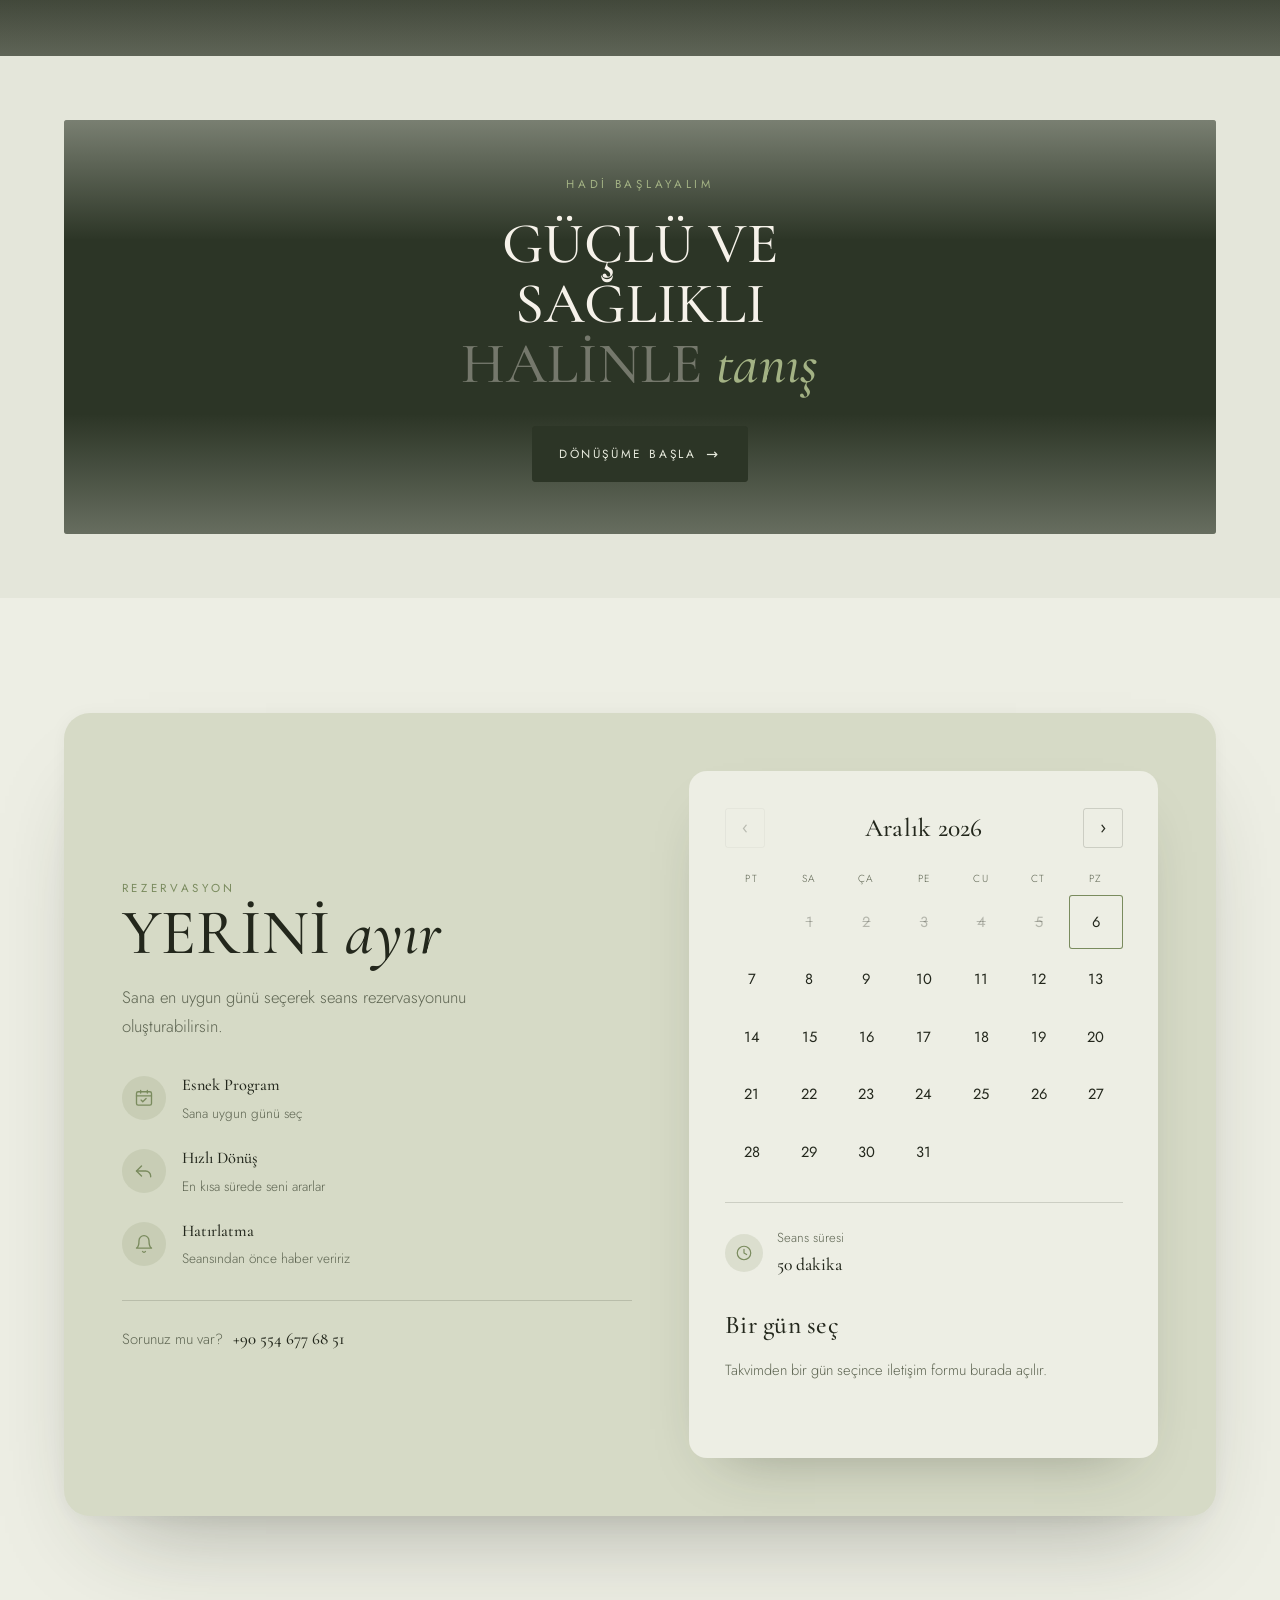
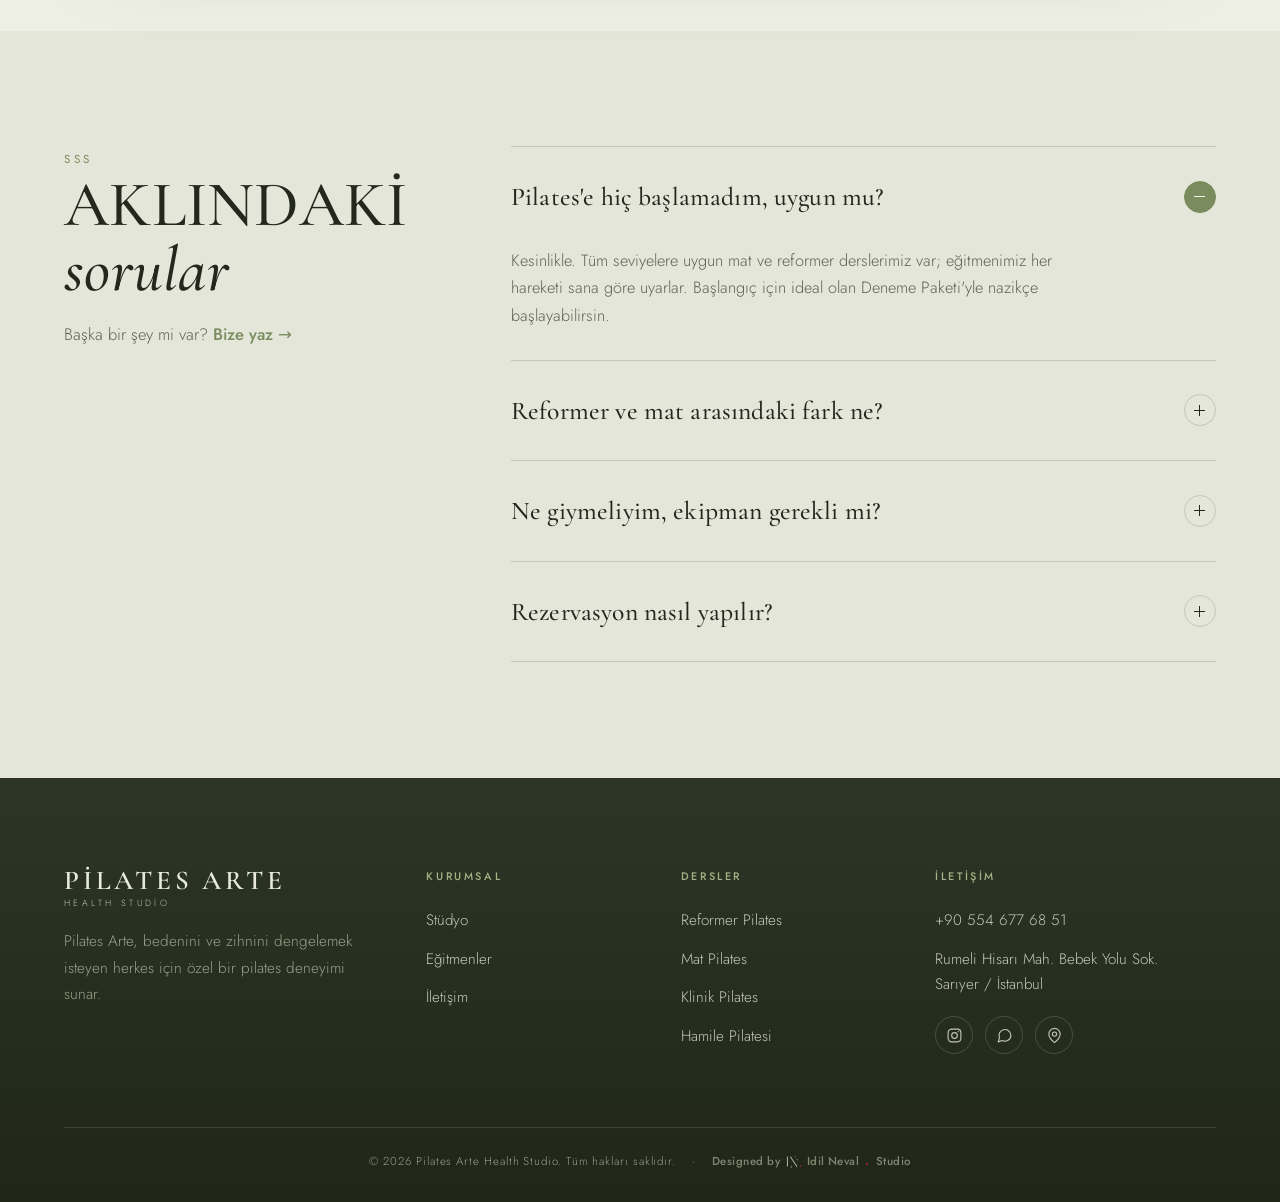
==== commit 7bee7116: "Revert "Remove Elif K. testimonial from homepage reviews" This reverts commit 19f41e3f29f32e54a250dc" ====
--- a/index.html
+++ b/index.html
@@ -280,7 +280,7 @@
 .quote-feature{font-family:var(--font-display);font-weight:500;font-size:clamp(2rem,4.2vw,3.4rem);
   line-height:1.18;letter-spacing:.004em;max-width:26ch;margin:0 0 60px;text-wrap:balance;}
 .quote-feature .accent,.quote-feature .serif{font-style:italic;color:var(--accent);}
-.quotes{display:grid;grid-template-columns:repeat(2,1fr);gap:0;border-top:1px solid var(--line);}
+.quotes{display:grid;grid-template-columns:repeat(3,1fr);gap:0;border-top:1px solid var(--line);}
 .quote{display:flex;flex-direction:column;padding:34px clamp(20px,2vw,36px) 34px;border-right:1px solid var(--line);}
 .quote:first-child{padding-left:0;}
 .quote:last-child{border-right:none;padding-right:0;}
@@ -726,6 +726,11 @@
         <blockquote class="quote-feature" style="margin-top:26px">Üç ayda duruşum değişti. Burası bir salon değil; <span class="accent">bedenimle barıştığım</span> yer.</blockquote>
       </div>
       <div class="quotes">
+        <div class="quote" data-reveal>
+          <div class="stars">★★★★★</div>
+          <p>Sırt ağrılarım bitti, her hareket tek tek düzeltiliyor.</p>
+          <div class="who"><image-slot id="q-1" shape="circle" src="https://images.unsplash.com/photo-1494790108377-be9c29b29330?auto=format&amp;fit=crop&amp;w=160&amp;q=80" placeholder=""></image-slot><div><b>Elif K.</b><span>2 yıllık üye</span></div></div>
+        </div>
         <div class="quote" data-reveal>
           <div class="stars">★★★★★</div>
           <p>Küçük gruplar özel ders gibi. Atmosfer çok huzurlu.</p>
